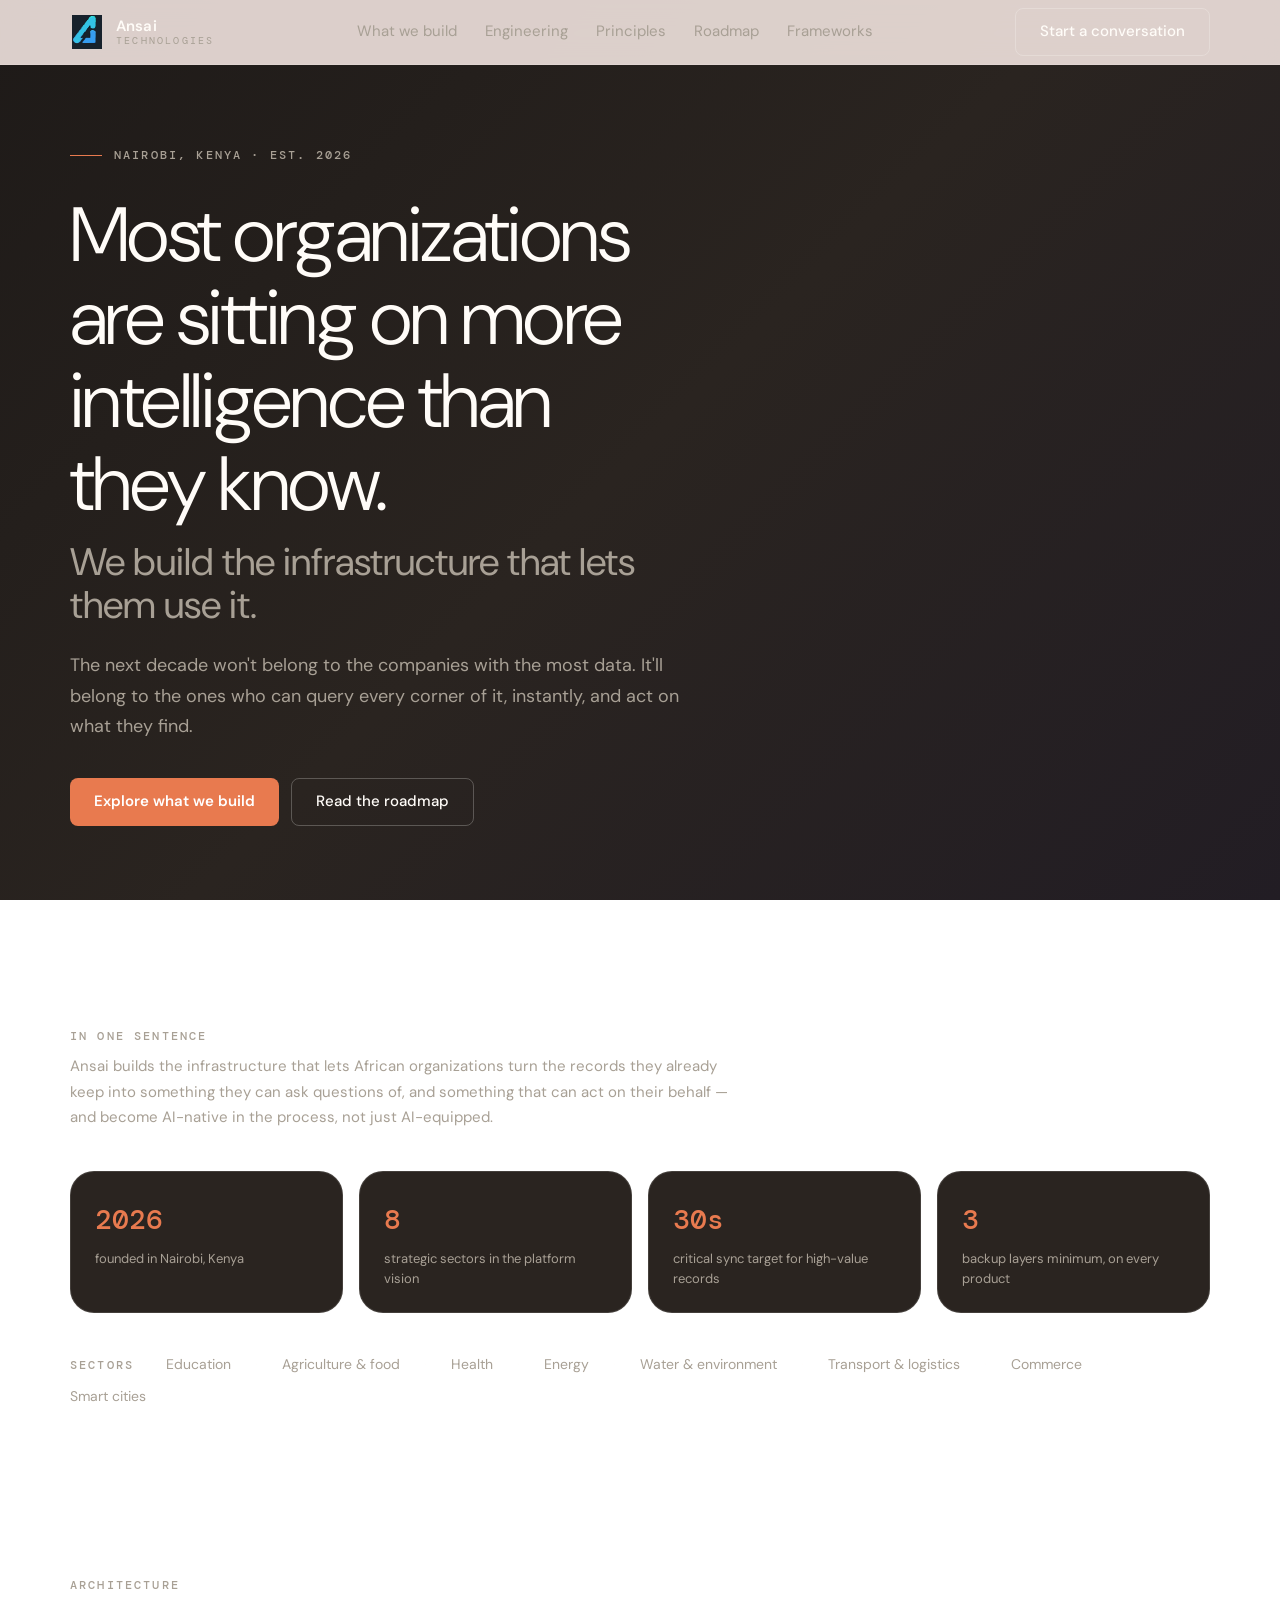
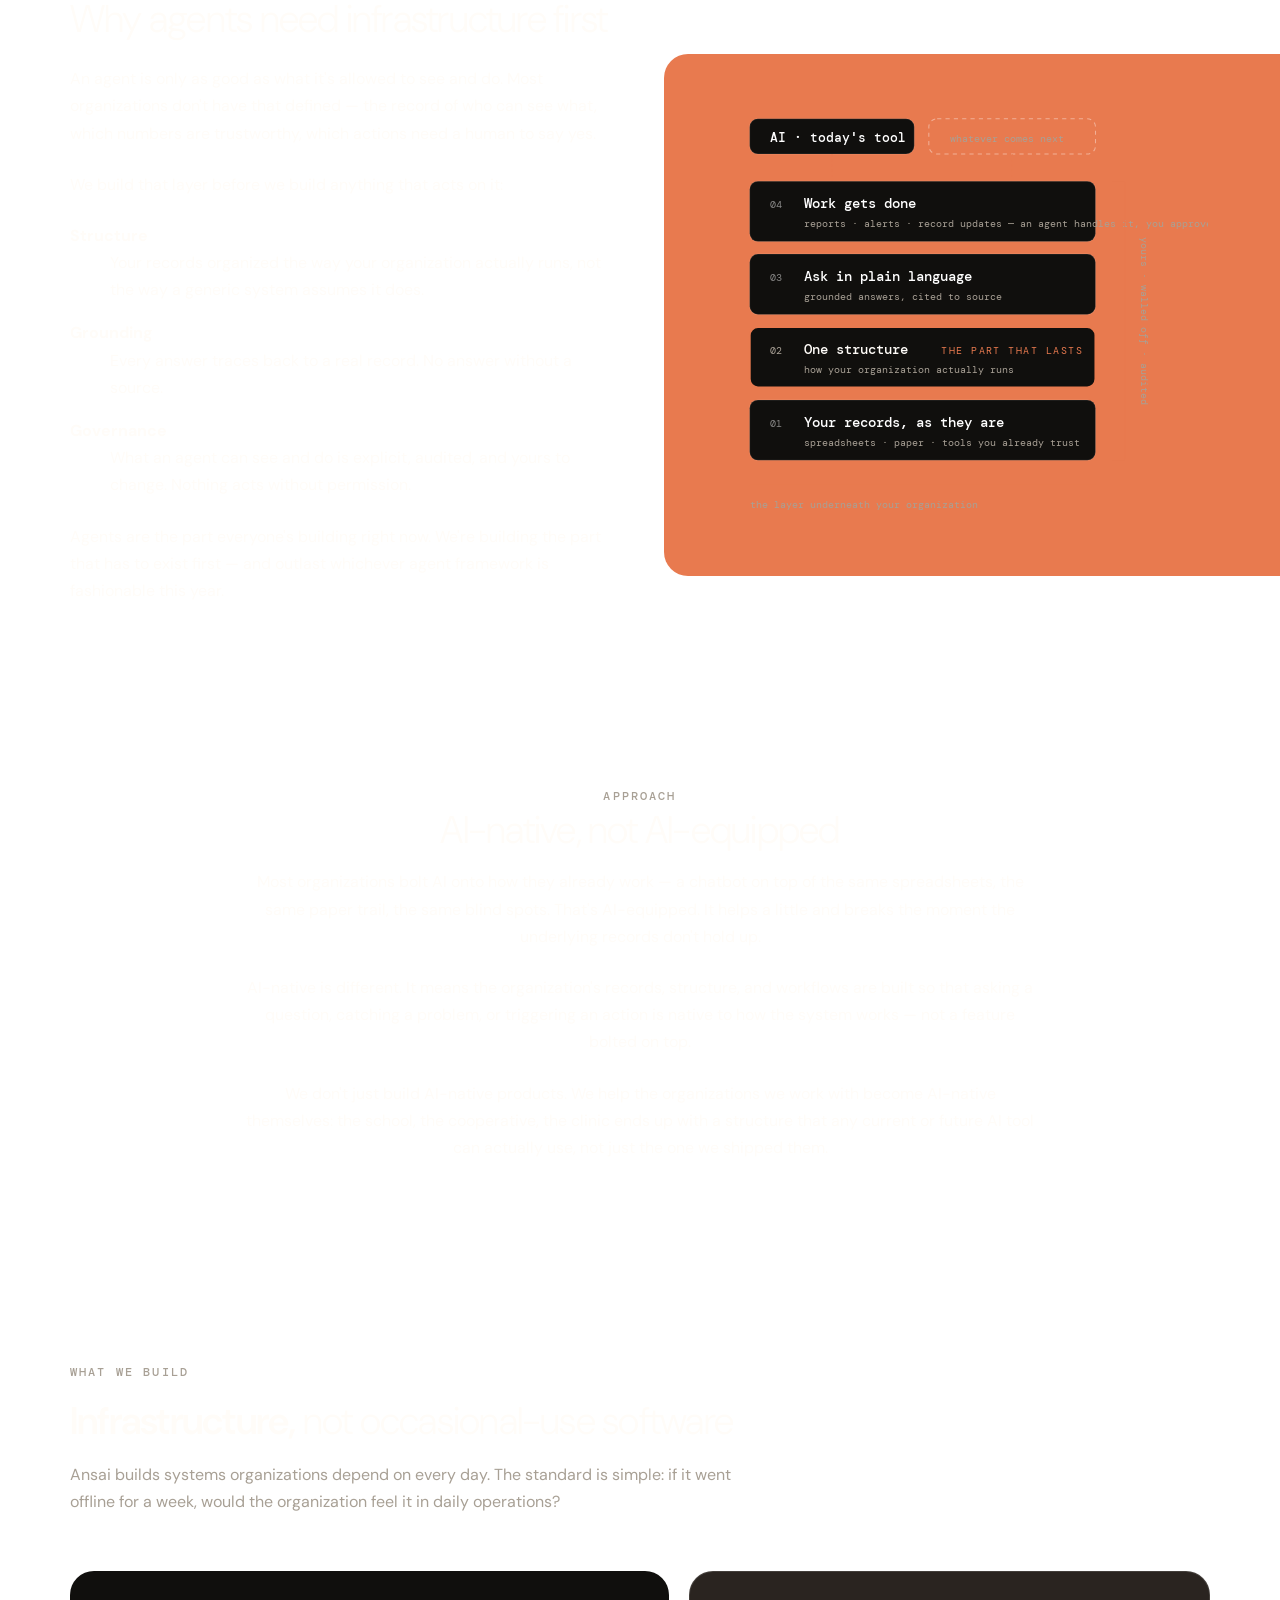
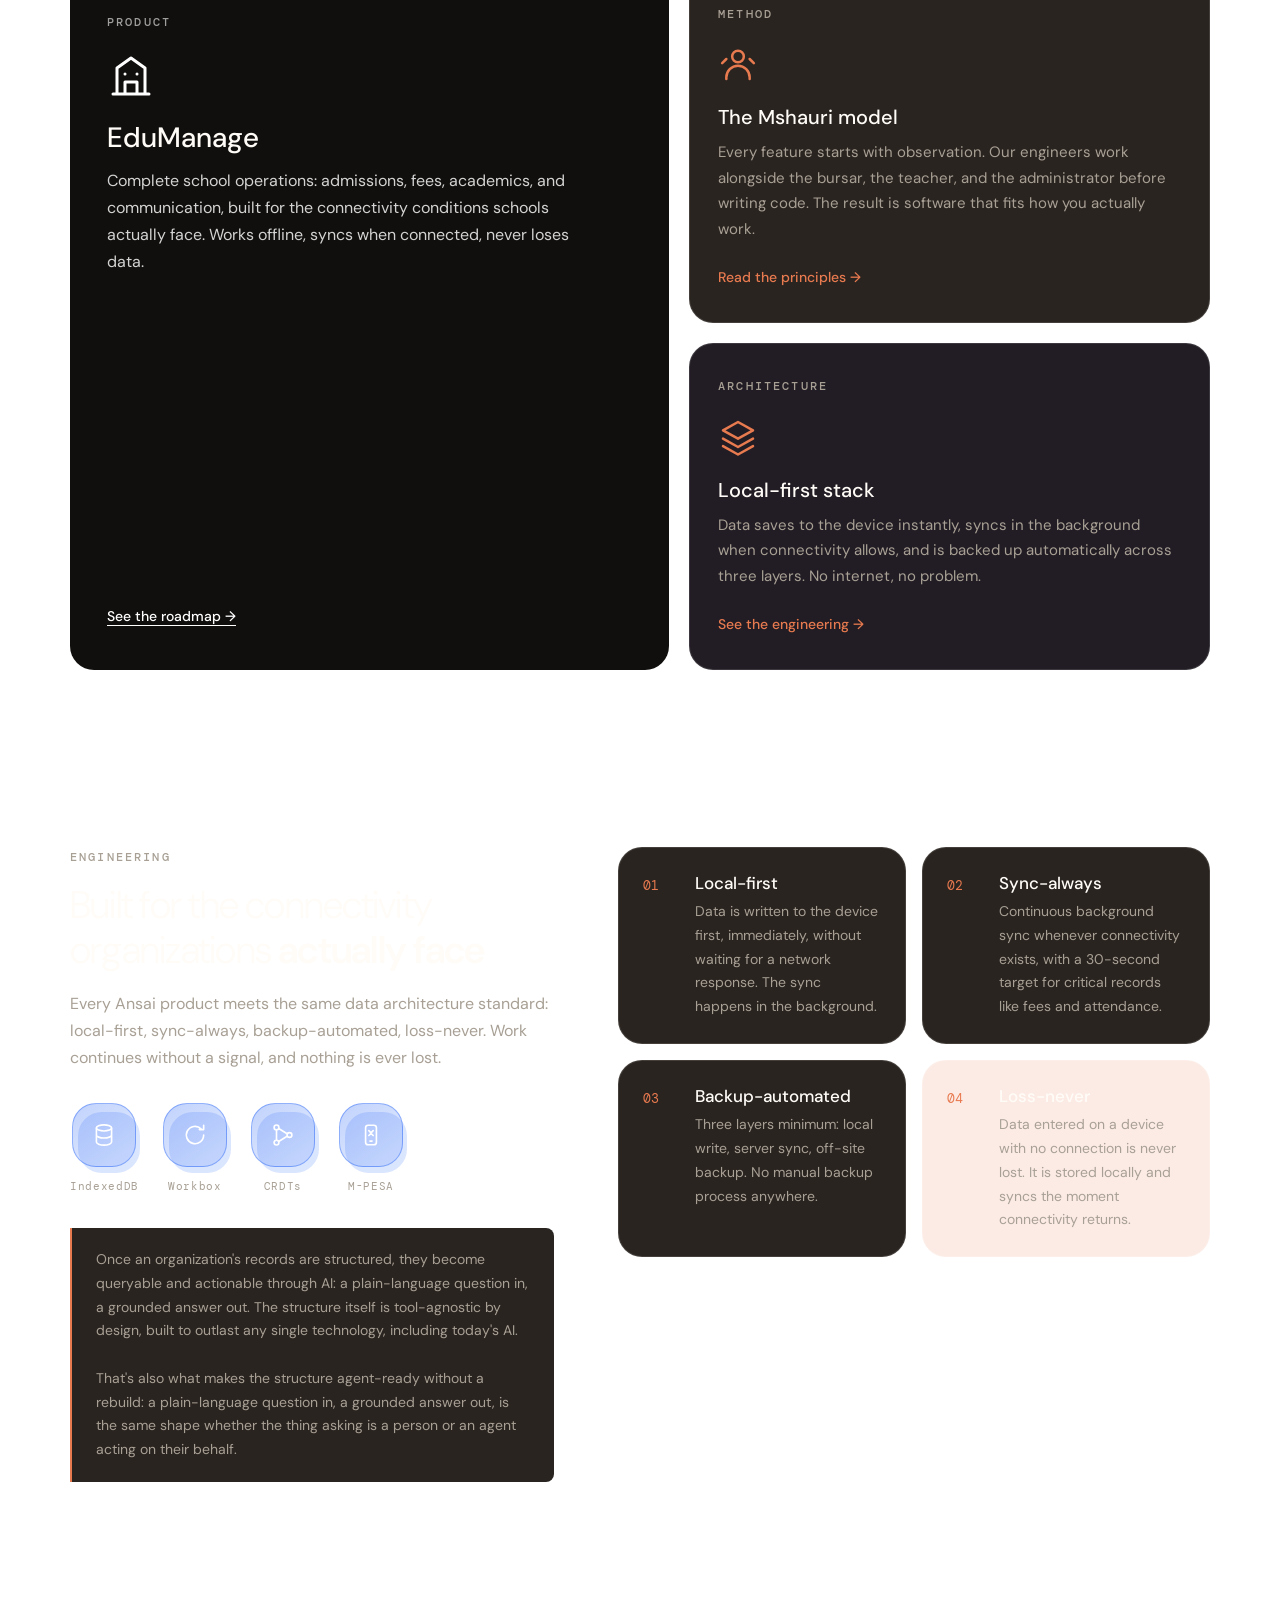
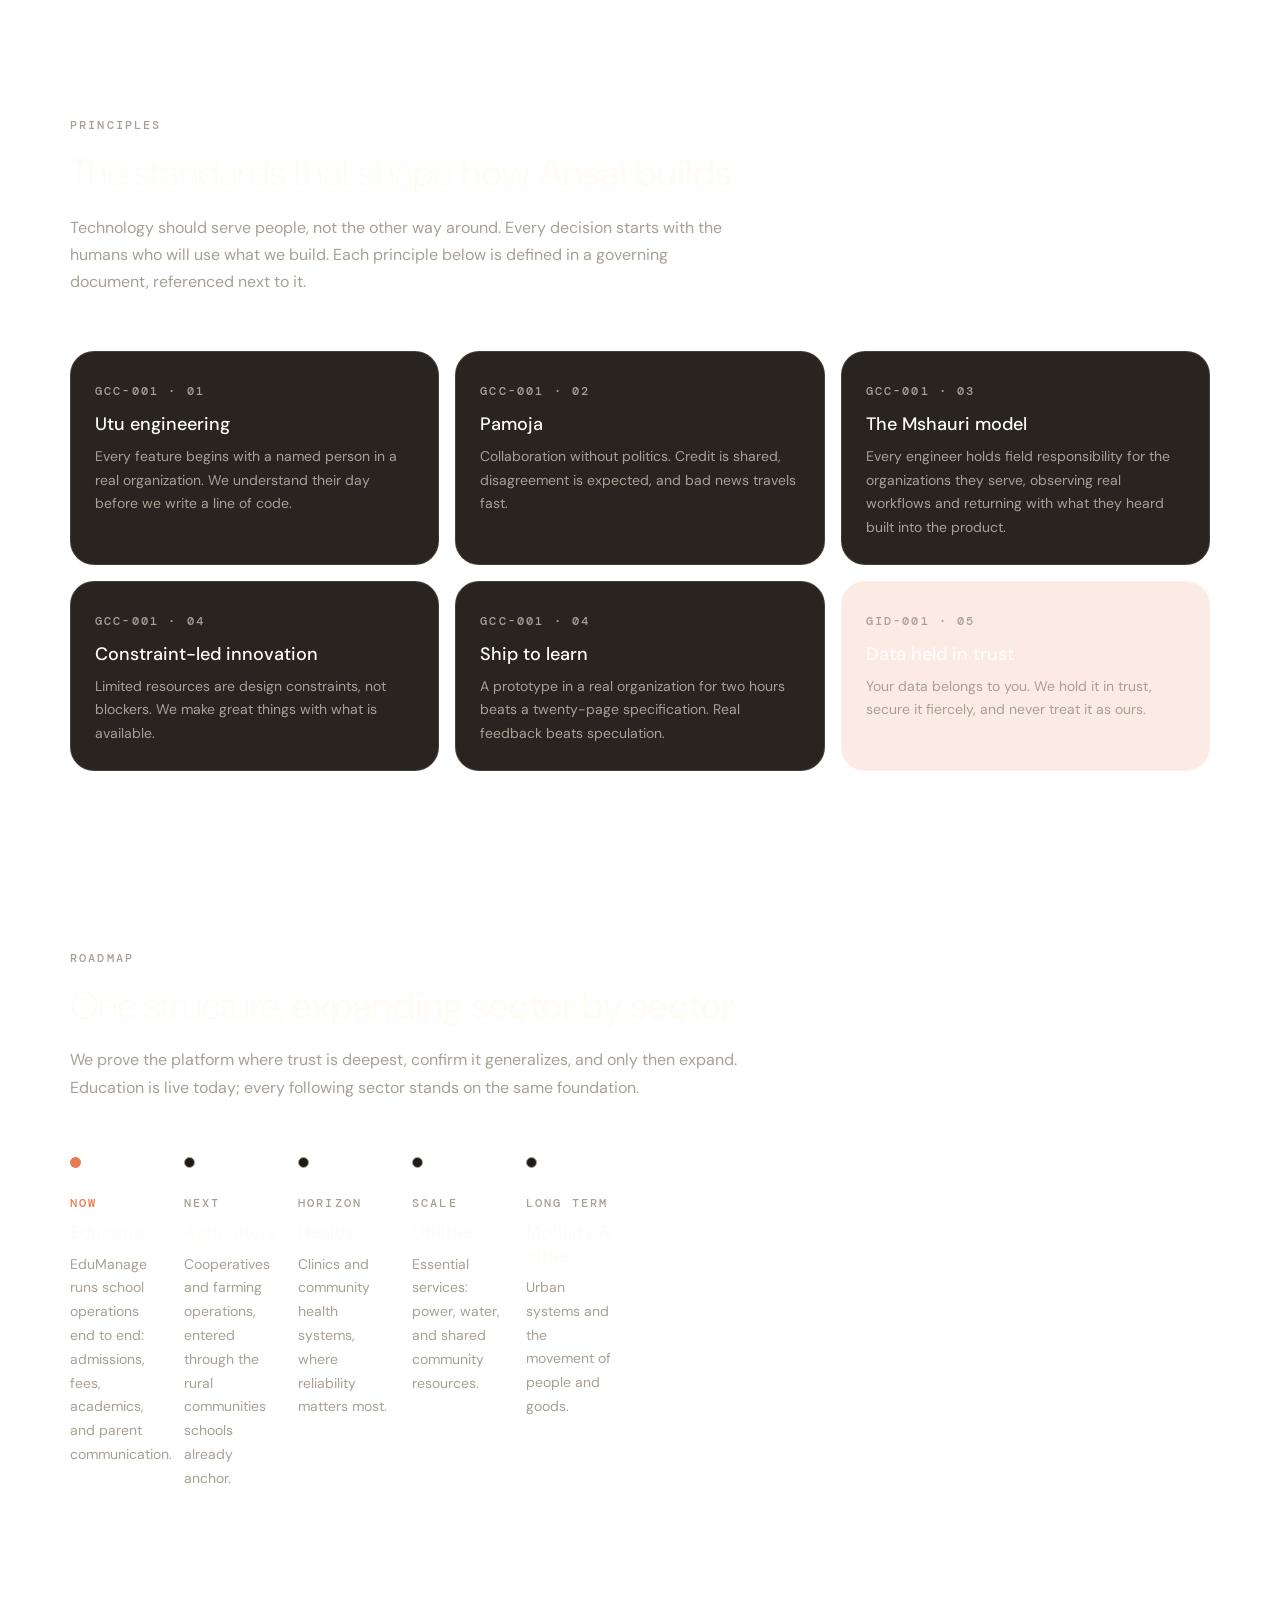
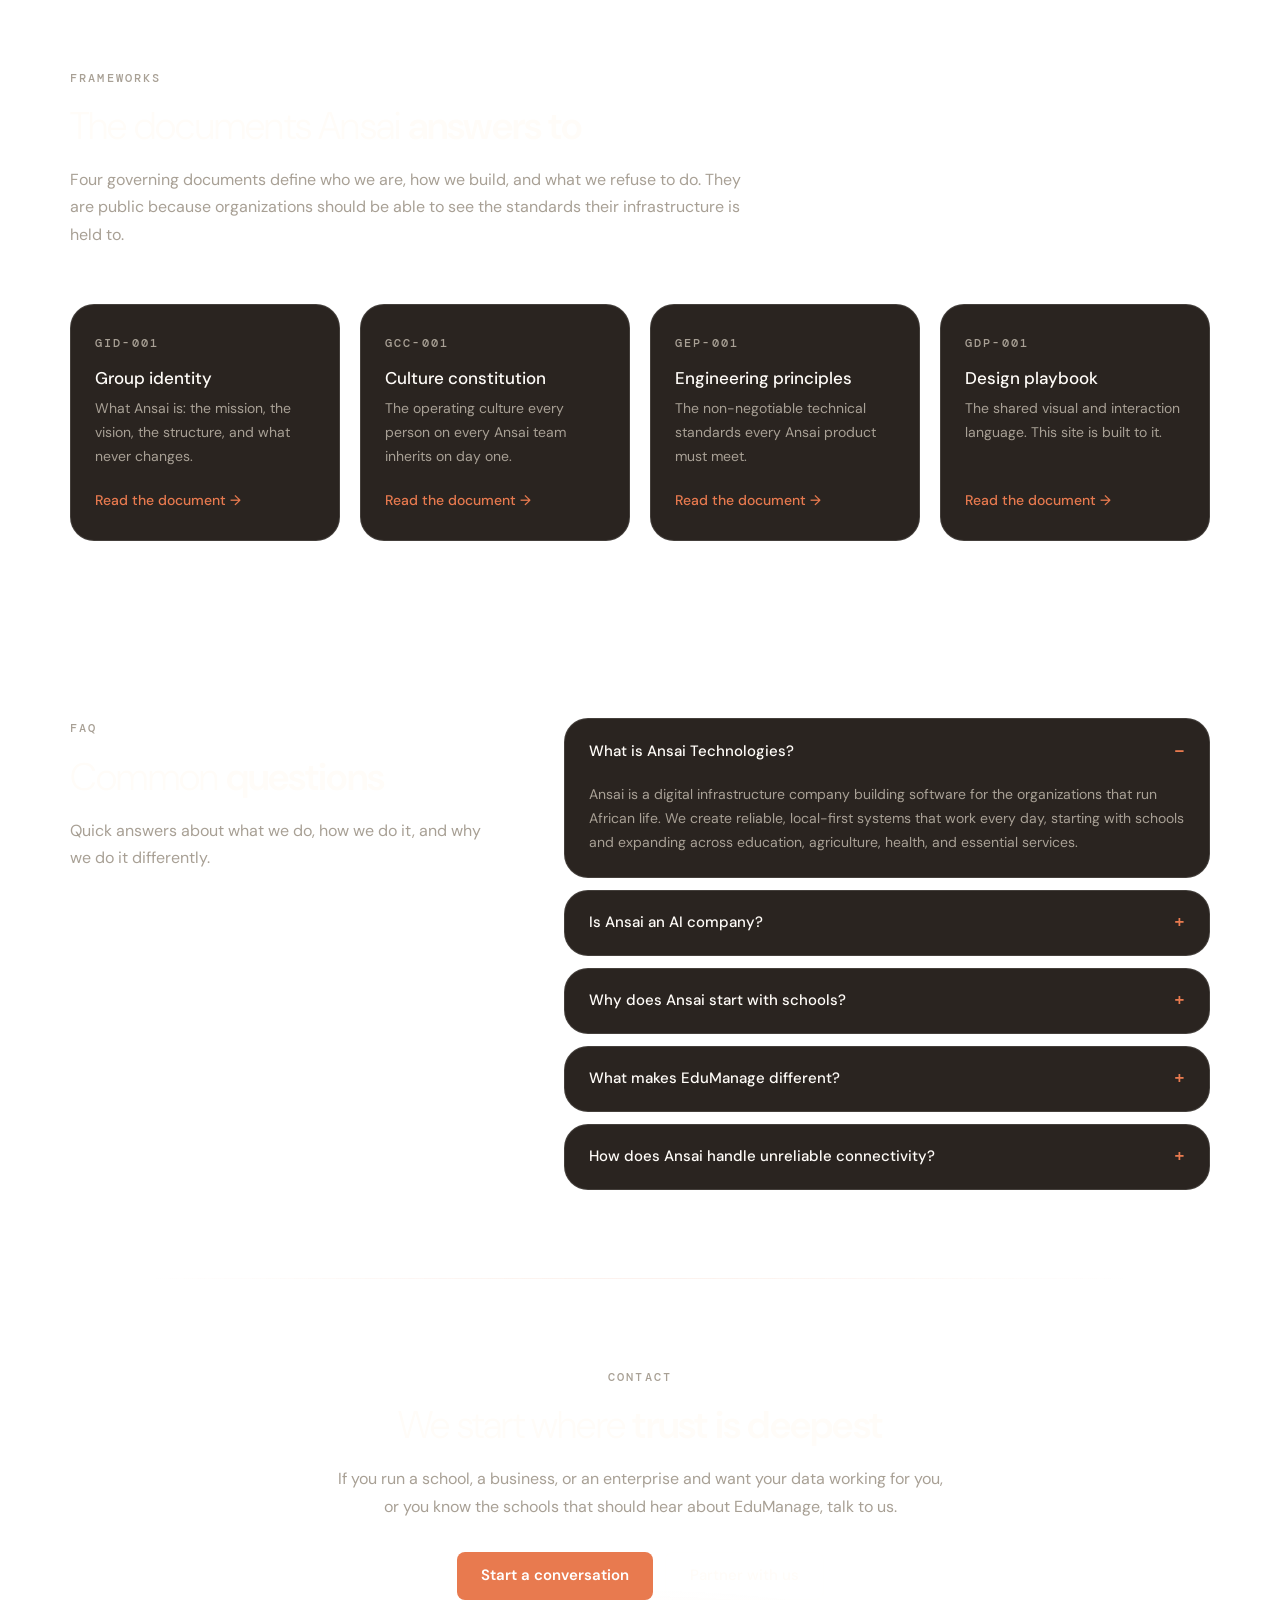
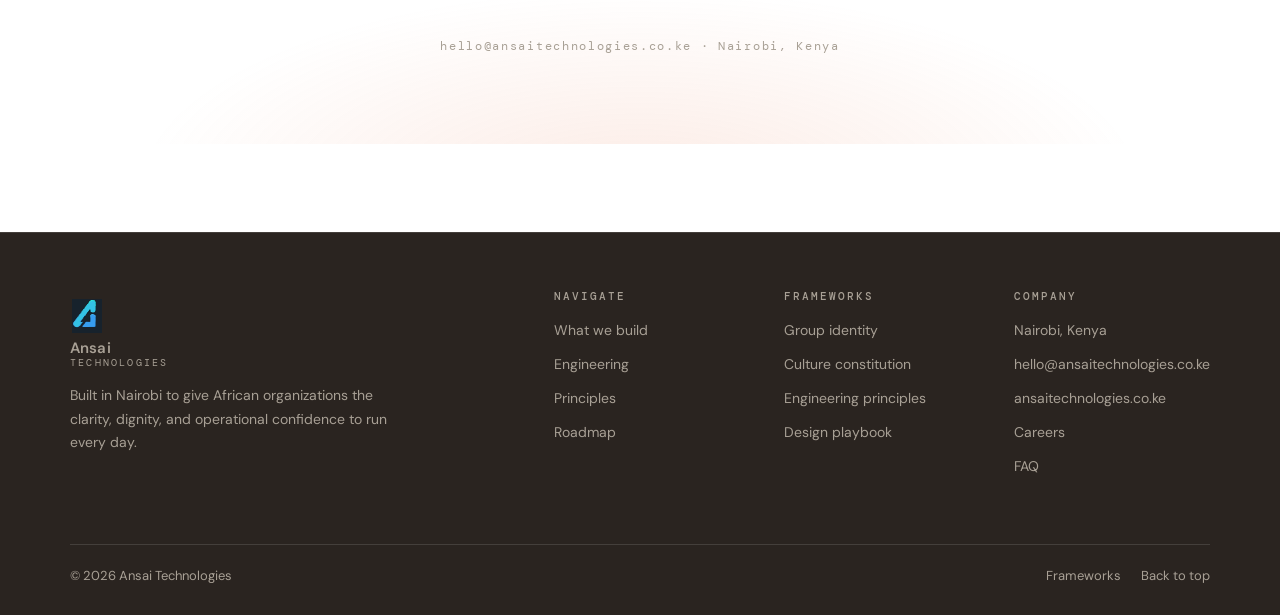
==== index.html @ 74dde7e1 "Remove unrelated images and apply dark theme Co-authored-by: IamAmasai <94358022+IamAmasai@users.nor" ====
<!DOCTYPE html>
<html lang="en">
  <head>
    <meta charset="UTF-8" />
    <meta name="viewport" content="width=device-width, initial-scale=1.0" />
    <title>Ansai Technologies · Most organizations are sitting on more intelligence than they know. We build the infrastructure that lets them use it</title>
    <meta
      name="description"
      content="The next decades won't belong to the companies with the most data. It'll belong to the ones who can query every corner of it, instantly, and act on what they find."
    />
    <link rel="preconnect" href="https://fonts.googleapis.com" />
    <link rel="preconnect" href="https://fonts.gstatic.com" crossorigin />
    <link
      href="https://fonts.googleapis.com/css2?family=DM+Sans:wght@300;400;500;600&family=DM+Mono:wght@400;500&display=swap"
      rel="stylesheet"
    />
    <link rel="stylesheet" href="./styles.css" />
  </head>
  <body>
    <header class="site-header">
      <div class="container nav-wrap">
        <a class="brand" href="#top" aria-label="Ansai Technologies home">
          <img class="brand-logo" src="./ansai 1.svg" alt="Ansai" />
          <span class="brand-text">
            <strong>Ansai</strong>
            <span>Technologies</span>
          </span>
        </a>

        <button class="nav-toggle" type="button" aria-expanded="false" aria-controls="site-nav">
          <span></span>
          <span></span>
        </button>

        <nav class="site-nav" id="site-nav">
          <a href="#products">What we build</a>
          <a href="#engineering">Engineering</a>
          <a href="#principles">Principles</a>
          <a href="#roadmap">Roadmap</a>
          <a href="#frameworks">Frameworks</a>
        </nav>

        <a class="header-cta button button-ghost" href="#contact">Start a conversation</a>
      </div>
    </header>

    <main id="top">
      <section class="hero">
        <div class="container hero-grid">
          <div class="hero-copy">
            <span class="hero-eyebrow mono-label">Nairobi, Kenya · est. 2026</span>
            <h1 class="display">
              Most organizations are sitting on more<br>
              intelligence than they know.
            </h1>
            <h2 class="display-sub">
              We build the infrastructure that lets them use it.
            </h2>
            <p class="lead">
              The next decade won't belong to the companies with the most data.
              It'll belong to the ones who can query every corner of it,
              instantly, and act on what they find.
            </p>
            <div class="hero-actions">
              <a class="button button-primary" href="#products">Explore what we build</a>
              <a class="button button-ghost" href="#roadmap">Read the roadmap</a>
            </div>
          </div>
          </div>
      </section>

      <section class="hero-strip section">
        <div class="container">
          <div class="one-liner">
            <span class="mono-label">In one sentence</span>
            <p>
              Ansai builds the infrastructure that lets African organizations turn the records they already keep into something they can ask questions of, and something that can act on their behalf — and become AI-native in the process, not just AI-equipped.
            </p>
          </div>

          <div class="proof-row">
            <div class="proof-item">
              <strong>2026</strong>
              <span>founded in Nairobi, Kenya</span>
            </div>
            <div class="proof-item">
              <strong>8</strong>
              <span>strategic sectors in the platform vision</span>
            </div>
            <div class="proof-item">
              <strong>30s</strong>
              <span>critical sync target for high-value records</span>
            </div>
            <div class="proof-item">
              <strong>3</strong>
              <span>backup layers minimum, on every product</span>
            </div>
          </div>

          <div class="sector-band" aria-label="Sectors in the platform vision">
            <span class="mono-label">Sectors</span>
            <span>Education</span>
            <span>Agriculture &amp; food</span>
            <span>Health</span>
            <span>Energy</span>
            <span>Water &amp; environment</span>
            <span>Transport &amp; logistics</span>
            <span>Commerce</span>
            <span>Smart cities</span>
          </div>
        </div>
      </section>

      <section class="section" id="architecture">
        <div class="container architecture-grid">
          <div class="architecture-copy">
            <span class="mono-label">Architecture</span>
            <h2 class="h1">Why agents need infrastructure first</h2>
            <p>
              An agent is only as good as what it's allowed to see and do. Most organizations
              don't have that defined — the record of who can see what, which numbers are
              trustworthy, which actions need a human to say yes.
            </p>
            <p>
              We build that layer before we build anything that acts on it:
            </p>
            <dl class="architecture-dl">
              <div>
                <dt><strong>Structure</strong></dt>
                <dd>Your records organized the way your organization actually runs, not the way a generic system assumes it does.</dd>
              </div>
              <div>
                <dt><strong>Grounding</strong></dt>
                <dd>Every answer traces back to a real record. No answer without a source.</dd>
              </div>
              <div>
                <dt><strong>Governance</strong></dt>
                <dd>What an agent can see and do is explicit, audited, and yours to change. Nothing acts without permission.</dd>
              </div>
            </dl>
            <p>
              Agents are the part everyone's building right now. We're building the part
              that has to exist first — and outlast whichever agent framework is fashionable this year.
            </p>
          </div>
          <div class="hero-panel">
            <svg class="layer-diagram" viewBox="0 0 480 420" role="img" aria-labelledby="diagram-title">
              <title id="diagram-title">The Ansai structural layer: your records as they are, one structure, ask in plain language, work gets done, all walled off and audited, with AI as today's tool on top</title>

              <!-- Tools on top -->
              <g class="tenant">
                <rect x="40" y="16" width="158" height="34" rx="8" />
              </g>
              <text class="label-name" x="60" y="38" style="font-size: 12px">AI · today's tool</text>
              <g class="tenant-ghost">
                <rect x="212" y="16" width="160" height="34" rx="8" />
              </g>
              <text class="label-note" x="232" y="38">whatever comes next</text>
              <line class="rail" x1="119" y1="50" x2="119" y2="76" stroke-dasharray="2 3" />
              <line class="rail" x1="292" y1="50" x2="292" y2="76" stroke-dasharray="2 3" />

              <!-- Work gets done -->
              <g class="slab">
                <rect x="40" y="76" width="332" height="58" rx="8" />
              </g>
              <text class="label-index" x="60" y="102">04</text>
              <text class="label-name" x="92" y="102">Work gets done</text>
              <text class="label-note" x="92" y="120">reports · alerts · record updates — an agent handles it, you approve it</text>

              <!-- Ask in plain language -->
              <g class="slab">
                <rect x="40" y="146" width="332" height="58" rx="8" />
              </g>
              <text class="label-index" x="60" y="172">03</text>
              <text class="label-name" x="92" y="172">Ask in plain language</text>
              <text class="label-note" x="92" y="190">grounded answers, cited to source</text>

              <!-- One structure -->
              <g class="slab slab-highlight">
                <rect x="40" y="216" width="332" height="58" rx="8" />
              </g>
              <text class="label-index on-white-note" x="60" y="242">02</text>
              <text class="label-name on-white" x="92" y="242">One structure</text>
              <text class="on-white-note" x="92" y="260">how your organization actually runs</text>
              <text class="label-accent" x="360" y="242" text-anchor="end">THE PART THAT LASTS</text>

              <!-- Your records -->
              <g class="slab">
                <rect x="40" y="286" width="332" height="58" rx="8" />
              </g>
              <text class="label-index" x="60" y="312">01</text>
              <text class="label-name" x="92" y="312">Your records, as they are</text>
              <text class="label-note" x="92" y="330">spreadsheets · paper · tools you already trust</text>

              <!-- Trust rail -->
              <path class="rail" d="M 388 76 h 12 v 268 h -12" />
              <g transform="rotate(90 416 210)">
                <text class="label-note" x="416" y="210" text-anchor="middle">yours · walled off · audited</text>
              </g>

              <!-- Ground -->
              <line class="rail" x1="40" y1="368" x2="372" y2="368" opacity="0.4" />
              <text class="label-note" x="40" y="390">the layer underneath your organization</text>
            </svg>
          </div>
        
        </div>
      </section>

      <section class="section" id="ai-native">
        <div class="container ai-native-container">
          <span class="mono-label">Approach</span>
          <h2 class="h1">AI-native, not AI-equipped</h2>
          <p>
            Most organizations bolt AI onto how they already work — a chatbot on top of the
            same spreadsheets, the same paper trail, the same blind spots. That's AI-equipped.
            It helps a little and breaks the moment the underlying records don't hold up.
          </p>
          <p>
            AI-native is different. It means the organization's records, structure, and
            workflows are built so that asking a question, catching a problem, or triggering
            an action is native to how the system works — not a feature bolted on top.
          </p>
          <p>
            We don't just build AI-native products. We help the organizations we work with
            become AI-native themselves: the school, the cooperative, the clinic ends up
            with a structure that any current or future AI tool can actually use, not just
            the one we shipped them.
          </p>
        </div>
      </section>


      <section class="section" id="products">
        <div class="container">
          <div class="section-heading">
            <span class="mono-label">What we build</span>
            <h2 class="h1"><strong>Infrastructure,</strong> not occasional-use software</h2>
            <p>
              Ansai builds systems organizations depend on every day. The standard is simple: if it
              went offline for a week, would the organization feel it in daily operations?
            </p>
          </div>

          <div class="bento">
            <article class="bento-cell bento-featured">
              <span class="mono-label">Product</span>
              <div class="build-icon" aria-hidden="true">
                <svg viewBox="0 0 24 24">
                  <path d="M3 21h18M5 21V8l7-5 7 5v13M9 21v-6h6v6M9 11h.01M15 11h.01" />
                </svg>
              </div>
              <h3>EduManage</h3>
              <p>
                Complete school operations: admissions, fees, academics, and communication, built
                for the connectivity conditions schools actually face. Works offline, syncs when
                connected, never loses data.
              </p>
              <a class="cell-link" href="#roadmap">See the roadmap →</a>
            </article>

            <article class="bento-cell bento-tint">
              <span class="mono-label">Method</span>
              <div class="build-icon" aria-hidden="true">
                <svg viewBox="0 0 24 24">
                  <circle cx="12" cy="7.5" r="3.5" />
                  <path d="M5 21v-1a7 7 0 0 1 14 0v1M2.5 11.5 5 9M21.5 11.5 19 9" />
                </svg>
              </div>
              <h3>The Mshauri model</h3>
              <p>
                Every feature starts with observation. Our engineers work alongside the bursar, the
                teacher, and the administrator before writing code. The result is software that
                fits how you actually work.
              </p>
              <a class="cell-link" href="#principles">Read the principles →</a>
            </article>

            <article class="bento-cell bento-neutral">
              <span class="mono-label">Architecture</span>
              <div class="build-icon" aria-hidden="true">
                <svg viewBox="0 0 24 24">
                  <path d="m12 3 9 5-9 5-9-5 9-5ZM3 13l9 5 9-5M3 17.5l9 5 9-5" />
                </svg>
              </div>
              <h3>Local-first stack</h3>
              <p>
                Data saves to the device instantly, syncs in the background when connectivity
                allows, and is backed up automatically across three layers. No internet, no
                problem.
              </p>
              <a class="cell-link" href="#engineering">See the engineering →</a>
            </article>
          </div>
        </div>
      </section>

      <section class="section" id="engineering">
        <div class="container eng-grid">
          <div class="section-heading compact">
            <span class="mono-label">Engineering</span>
            <h2 class="h1">Built for the connectivity organizations <strong>actually face</strong></h2>
            <p>
              Every Ansai product meets the same data architecture standard: local-first,
              sync-always, backup-automated, loss-never. Work continues without a signal, and
              nothing is ever lost.
            </p>
            <div class="glass-row" aria-label="Core technologies">
              <div class="glass-icon">
                <div class="gi-tile" aria-hidden="true">
                  <svg viewBox="0 0 24 24">
                    <ellipse cx="12" cy="5.5" rx="7" ry="2.8" />
                    <path d="M5 5.5v13c0 1.5 3.1 2.8 7 2.8s7-1.3 7-2.8v-13M5 12c0 1.5 3.1 2.8 7 2.8s7-1.3 7-2.8" />
                  </svg>
                </div>
                <span>IndexedDB</span>
              </div>
              <div class="glass-icon">
                <div class="gi-tile" aria-hidden="true">
                  <svg viewBox="0 0 24 24">
                    <path d="M20 12a8 8 0 1 1-2.4-5.7M20 3v4h-4" />
                  </svg>
                </div>
                <span>Workbox</span>
              </div>
              <div class="glass-icon">
                <div class="gi-tile" aria-hidden="true">
                  <svg viewBox="0 0 24 24">
                    <circle cx="6" cy="5" r="2.2" />
                    <circle cx="6" cy="19" r="2.2" />
                    <circle cx="18" cy="12" r="2.2" />
                    <path d="M6 7.2v9.6M8 6l7.8 4.8M8 18l7.8-4.8" />
                  </svg>
                </div>
                <span>CRDTs</span>
              </div>
              <div class="glass-icon">
                <div class="gi-tile" aria-hidden="true">
                  <svg viewBox="0 0 24 24">
                    <rect x="7" y="3" width="10" height="18" rx="2.4" />
                    <path d="M11 17.6h2M10 8l2 2 2-2M14 12.5l-2-2-2 2" />
                  </svg>
                </div>
                <span>M-PESA</span>
              </div>
            </div>
            <div class="eng-note">
              <p>
                Once an organization's records are structured, they become queryable and actionable
                through AI: a plain-language question in, a grounded answer out. The structure
                itself is tool-agnostic by design, built to outlast any single technology,
                including today's AI.<br><br>
                That's also what makes the structure agent-ready without a rebuild: a plain-language
                question in, a grounded answer out, is the same shape whether the thing asking is a
                person or an agent acting on their behalf.
              </p>
            </div>
          </div>

          <div class="eng-stack">
            <div class="eng-step">
              <span class="step-index">01</span>
              <div>
                <h3>Local-first</h3>
                <p>
                  Data is written to the device first, immediately, without waiting for a network
                  response. The sync happens in the background.
                </p>
              </div>
            </div>
            <div class="eng-step">
              <span class="step-index">02</span>
              <div>
                <h3>Sync-always</h3>
                <p>
                  Continuous background sync whenever connectivity exists, with a 30-second target
                  for critical records like fees and attendance.
                </p>
              </div>
            </div>
            <div class="eng-step">
              <span class="step-index">03</span>
              <div>
                <h3>Backup-automated</h3>
                <p>
                  Three layers minimum: local write, server sync, off-site backup. No manual backup
                  process anywhere.
                </p>
              </div>
            </div>
            <div class="eng-step tint">
              <span class="step-index">04</span>
              <div>
                <h3>Loss-never</h3>
                <p>
                  Data entered on a device with no connection is never lost. It is stored locally
                  and syncs the moment connectivity returns.
                </p>
              </div>
            </div>
          </div>
        </div>
      </section>

      <section class="section" id="principles">
        <div class="container">
          <div class="section-heading">
            <span class="mono-label">Principles</span>
            <h2 class="h1">The standards that shape <strong>how Ansai builds</strong></h2>
            <p>
              Technology should serve people, not the other way around. Every decision starts with
              the humans who will use what we build. Each principle below is defined in a governing
              document, referenced next to it.
            </p>
          </div>

          <div class="principles-grid">
            <article class="principle">
              <span class="mono-label">GCC-001 · 01</span>
              <h3>Utu engineering</h3>
              <p>
                Every feature begins with a named person in a real organization. We understand
                their day before we write a line of code.
              </p>
            </article>
            <article class="principle">
              <span class="mono-label">GCC-001 · 02</span>
              <h3>Pamoja</h3>
              <p>
                Collaboration without politics. Credit is shared, disagreement is expected, and bad
                news travels fast.
              </p>
            </article>
            <article class="principle">
              <span class="mono-label">GCC-001 · 03</span>
              <h3>The Mshauri model</h3>
              <p>
                Every engineer holds field responsibility for the organizations they serve,
                observing real workflows and returning with what they heard built into the product.
              </p>
            </article>
            <article class="principle">
              <span class="mono-label">GCC-001 · 04</span>
              <h3>Constraint-led innovation</h3>
              <p>
                Limited resources are design constraints, not blockers. We make great things with
                what is available.
              </p>
            </article>
            <article class="principle">
              <span class="mono-label">GCC-001 · 04</span>
              <h3>Ship to learn</h3>
              <p>
                A prototype in a real organization for two hours beats a twenty-page specification.
                Real feedback beats speculation.
              </p>
            </article>
            <article class="principle tint">
              <span class="mono-label">GID-001 · 05</span>
              <h3>Data held in trust</h3>
              <p>
                Your data belongs to you. We hold it in trust, secure it fiercely, and never treat
                it as ours.
              </p>
            </article>
          </div>
        </div>
      </section>

      <section class="section" id="roadmap">
        <div class="container">
          <div class="section-heading">
            <span class="mono-label">Roadmap</span>
            <h2 class="h1">One structure, <strong>expanding sector by sector</strong></h2>
            <p>
              We prove the platform where trust is deepest, confirm it generalizes, and only then
              expand. Education is live today; every following sector stands on the same
              foundation.
            </p>
          </div>

          <div class="roadmap-grid">
          <div class="timeline">
            <div class="timeline-stage is-active">
              <span class="mono-label">Now</span>
              <h3>Education</h3>
              <p>
                EduManage runs school operations end to end: admissions, fees, academics, and
                parent communication.
              </p>
            </div>
            <div class="timeline-stage">
              <span class="mono-label">Next</span>
              <h3>Agriculture</h3>
              <p>
                Cooperatives and farming operations, entered through the rural communities schools
                already anchor.
              </p>
            </div>
            <div class="timeline-stage">
              <span class="mono-label">Horizon</span>
              <h3>Health</h3>
              <p>Clinics and community health systems, where reliability matters most.</p>
            </div>
            <div class="timeline-stage">
              <span class="mono-label">Scale</span>
              <h3>Utilities</h3>
              <p>Essential services: power, water, and shared community resources.</p>
            </div>
            <div class="timeline-stage">
              <span class="mono-label">Long term</span>
              <h3>Mobility &amp; cities</h3>
              <p>Urban systems and the movement of people and goods.</p>
            </div>
          </div>
        </div>
        </div>
      </section>

      <section class="section" id="frameworks">
        <div class="container">
          <div class="section-heading">
            <span class="mono-label">Frameworks</span>
            <h2 class="h1">The documents Ansai <strong>answers to</strong></h2>
            <p>
              Four governing documents define who we are, how we build, and what we refuse to do.
              They are public because organizations should be able to see the standards their
              infrastructure is held to.
            </p>
          </div>

          <div class="framework-grid">
            <a class="framework-card" href="./frameworks/group-identity.html">
              <span class="mono-label">GID-001</span>
              <h3>Group identity</h3>
              <p>What Ansai is: the mission, the vision, the structure, and what never changes.</p>
              <span class="read-link">Read the document →</span>
            </a>
            <a class="framework-card" href="./frameworks/culture-constitution.html">
              <span class="mono-label">GCC-001</span>
              <h3>Culture constitution</h3>
              <p>The operating culture every person on every Ansai team inherits on day one.</p>
              <span class="read-link">Read the document →</span>
            </a>
            <a class="framework-card" href="./frameworks/engineering-principles.html">
              <span class="mono-label">GEP-001</span>
              <h3>Engineering principles</h3>
              <p>The non-negotiable technical standards every Ansai product must meet.</p>
              <span class="read-link">Read the document →</span>
            </a>
            <a class="framework-card" href="./frameworks/design-playbook.html">
              <span class="mono-label">GDP-001</span>
              <h3>Design playbook</h3>
              <p>The shared visual and interaction language. This site is built to it.</p>
              <span class="read-link">Read the document →</span>
            </a>
          </div>
        </div>
      </section>

      <section class="section" id="faq">
        <div class="container faq-grid">
          <div class="section-heading compact">
            <span class="mono-label">FAQ</span>
            <h2 class="h1">Common <strong>questions</strong></h2>
            <p>Quick answers about what we do, how we do it, and why we do it differently.</p>
          </div>

          <div class="faq-list">
            <details open>
              <summary>What is Ansai Technologies?</summary>
              <p>
                Ansai is a digital infrastructure company building software for the organizations
                that run African life. We create reliable, local-first systems that work every day,
                starting with schools and expanding across education, agriculture, health, and
                essential services.
              </p>
            </details>
            <details>
              <summary>Is Ansai an AI company?</summary>
              <p>
                No. Ansai builds the structural layer underneath an organization: the part that
                captures how it actually operates. AI is the most useful tool currently standing on
                that structure, making an organization's data queryable and actionable. The
                structure itself is designed to outlast any single technology, including today's
                AI.
              </p>
            </details>
            <details>
              <summary>Why does Ansai start with schools?</summary>
              <p>
                Schools are among the most demanding operational environments, managing students,
                staff, finances, communication, and compliance all at once. If our infrastructure
                holds in a school, it can serve almost any organization. Education is also where
                trust is deepest: every community depends on its schools.
              </p>
            </details>
            <details>
              <summary>What makes EduManage different?</summary>
              <p>
                EduManage is built local-first: it works offline and syncs when connected. It
                integrates M-PESA natively, runs on any device, and is designed for the
                connectivity conditions schools actually face. Every feature prioritizes
                reliability over novelty.
              </p>
            </details>
            <details>
              <summary>How does Ansai handle unreliable connectivity?</summary>
              <p>
                Data is stored on-device first using IndexedDB, syncs automatically with CRDTs for
                conflict resolution, and is backed up across three layers. A 30-second sync target
                moves critical records to the server as soon as connectivity returns.
              </p>
            </details>
          </div>
        </div>
      </section>

      <section class="section cta-band" id="contact">
        <div class="container">
          <div class="section-heading">
            <span class="mono-label">Contact</span>
            <h2 class="h1">We start where <strong>trust is deepest</strong></h2>
            <p>
              If you run a school, a business, or an enterprise and want your data working for you,
              or you know the schools that should hear about EduManage, talk to us.
            </p>
          </div>
          <div class="cta-actions">
            <a class="button button-primary" href="mailto:hello@ansaitechnologies.co.ke">Start a conversation</a>
            <a class="button button-ghost" href="./careers.html">Partner with us</a>
          </div>
          <span class="cta-meta"><a href="mailto:hello@ansaitechnologies.co.ke">hello@ansaitechnologies.co.ke</a> · Nairobi, Kenya</span>
        </div>
      </section>
    </main>

    <footer class="site-footer">
      <div class="container footer-grid">
        <div>
          <a class="brand" href="#top">
            <img class="brand-logo" src="./ansai 1.svg" alt="Ansai" />
            <span class="brand-text">
              <strong>Ansai</strong>
              <span>Technologies</span>
            </span>
          </a>
          <p>
            Built in Nairobi to give African organizations the clarity, dignity, and operational
            confidence to run every day.
          </p>
        </div>

        <div>
          <h3>Navigate</h3>
          <a href="#products">What we build</a>
          <a href="#engineering">Engineering</a>
          <a href="#principles">Principles</a>
          <a href="#roadmap">Roadmap</a>
        </div>

        <div>
          <h3>Frameworks</h3>
          <a href="./frameworks/group-identity.html">Group identity</a>
          <a href="./frameworks/culture-constitution.html">Culture constitution</a>
          <a href="./frameworks/engineering-principles.html">Engineering principles</a>
          <a href="./frameworks/design-playbook.html">Design playbook</a>
        </div>

        <div>
          <h3>Company</h3>
          <span class="footer-text">Nairobi, Kenya</span>
          <a href="mailto:hello@ansaitechnologies.co.ke">hello@ansaitechnologies.co.ke</a>
          <a href="https://ansaitechnologies.co.ke">ansaitechnologies.co.ke</a>
          <a href="./careers.html">Careers</a>
          <a href="#faq">FAQ</a>
        </div>
      </div>
      <div class="container footer-bottom">
        <span>© <span id="year"></span> Ansai Technologies</span>
        <div>
          <a href="#frameworks">Frameworks</a>
          <a href="#top">Back to top</a>
        </div>
      </div>
    </footer>

    <script src="./script.js"></script>
  </body>
</html>
---- styles.css ----
/* ============================================================
   Ansai Technologies - site design system
   Single-accent system per redesign spec: --blue is the only
   accent; teal lives in the logo mark only. Buttons 8px,
   cards 20px. Motion budget: one staggered bento reveal.
   ============================================================ */

:root {
  /* Color - Ansai Redesign System - Dark Theme */
  --field-blush: #1E1A18;
  --field-sand: #2A2420;
  --field-dawn: #221D24;
  --ink: #FFFCF8;
  --ink-soft: #A8A095;
  --signal-clay: #E87A4F;
  --surface: #100F0D;

  --bg-primary: var(--field-blush);
  --bg-secondary: var(--field-sand);
  --bg-tertiary: var(--field-dawn);
  
  --text-primary: var(--ink);
  --text-secondary: var(--ink-soft);
  --text-tertiary: var(--ink-soft);
  --text-dim: var(--ink-soft);
  
  --border: rgba(255, 252, 248, 0.12);
  --border-strong: rgba(255, 252, 248, 0.24);

  /* Sole accent */
  --blue: var(--signal-clay);
  --blue-soft: rgba(232, 122, 79, 0.15);
  --blue-glow: rgba(232, 122, 79, 0.35);

  /* Shape */
  --radius-btn: 8px;
  --radius-card: 24px;

  /* Type */
  --font-sans: "DM Sans", "Inter Tight", sans-serif;
  --font-mono: "DM Mono", monospace;
}

*,
*::before,
*::after {
  box-sizing: border-box;
}

html {
  scroll-behavior: smooth;
}

@media (prefers-reduced-motion: reduce) {
  html {
    scroll-behavior: auto;
  }
}

body {
  margin: 0;
  font-family: var(--font-sans);
  font-size: 16px;
  line-height: 1.7;
  background: linear-gradient(135deg, var(--field-blush), var(--field-sand), var(--field-dawn));
  background-attachment: fixed;
  color: var(--text-primary);
  -webkit-font-smoothing: antialiased;
  overflow-x: clip;
}

a {
  color: inherit;
  text-decoration: none;
}

button,
summary {
  font: inherit;
}

img,
svg {
  max-width: 100%;
}

::selection {
  background: var(--blue-glow);
}

:focus-visible {
  outline: 2px solid var(--blue);
  outline-offset: 3px;
  border-radius: 2px;
}

.container {
  width: min(1140px, calc(100% - 48px));
  margin: 0 auto;
}

.section {
  padding: 88px 0;
  border-top: 1px solid var(--border);
}

/* ---------- Type roles ---------- */

h1,
h2,
h3 {
  margin: 0;
}

.display {
  font-size: clamp(2.75rem, 6vw, 5rem);
  font-weight: 300;
  line-height: 1.08;
  letter-spacing: -0.02em;
}

.display strong,
.h1 strong {
  font-weight: 600;
}

.display .ghost {
  color: rgba(255, 255, 255, 0.34);
}

.h1 {
  font-size: clamp(1.75rem, 3vw, 2.5rem);
  font-weight: 300;
  line-height: 1.15;
  letter-spacing: -0.02em;
}

h3 {
  font-size: 1.25rem;
  font-weight: 500;
  line-height: 1.3;
}

.lead {
  font-size: 18px;
  color: var(--text-secondary);
}

.mono-label {
  font-family: var(--font-mono);
  font-size: 12px;
  font-weight: 500;
  letter-spacing: 0.18em;
  text-transform: uppercase;
  color: var(--text-tertiary);
}

.mono-data {
  font-family: var(--font-mono);
  font-weight: 500;
}

/* ---------- Header ---------- */

.site-header {
  position: sticky;
  top: 0;
  z-index: 20;
  background: rgba(17, 28, 39, 0.88);
  backdrop-filter: blur(14px);
  border-bottom: 1px solid var(--border);
}

.nav-wrap {
  display: flex;
  align-items: center;
  justify-content: space-between;
  gap: 24px;
  min-height: 64px;
  position: relative;
}

.brand {
  display: inline-flex;
  align-items: center;
  gap: 12px;
}

.brand-logo {
  width: 34px;
  height: 34px;
  object-fit: contain;
}

.brand-text {
  display: grid;
  gap: 2px;
  line-height: 1;
}

.brand-text strong {
  font-size: 15px;
  font-weight: 600;
  letter-spacing: 0.01em;
}

.brand-text span {
  font-family: var(--font-mono);
  font-size: 10px;
  letter-spacing: 0.22em;
  text-transform: uppercase;
  color: var(--text-secondary);
}

.site-nav {
  display: inline-flex;
  align-items: center;
  gap: 28px;
  font-size: 15px;
  color: var(--text-secondary);
}

.site-nav a {
  transition: color 150ms ease-out;
}

.site-nav a:hover,
.site-nav a:focus-visible {
  color: var(--text-primary);
}

.nav-toggle {
  display: none;
  width: 42px;
  height: 42px;
  border: 1px solid var(--border);
  border-radius: var(--radius-btn);
  background: transparent;
  color: var(--text-primary);
  align-items: center;
  justify-content: center;
  flex-direction: column;
  gap: 5px;
  cursor: pointer;
}

.nav-toggle span {
  width: 16px;
  height: 2px;
  background: currentColor;
  border-radius: 999px;
  transition: transform 150ms ease-out;
}

.nav-toggle[aria-expanded="true"] span:first-child {
  transform: translateY(3.5px) rotate(45deg);
}

.nav-toggle[aria-expanded="true"] span:last-child {
  transform: translateY(-3.5px) rotate(-45deg);
}

/* ---------- Buttons ---------- */

.button {
  display: inline-flex;
  align-items: center;
  justify-content: center;
  gap: 8px;
  min-height: 48px;
  padding: 0 24px;
  border-radius: var(--radius-btn);
  font-weight: 500;
  font-size: 15px;
  transition: background-color 150ms ease-out, border-color 150ms ease-out,
    box-shadow 150ms ease-out;
}

.button-primary {
  background: var(--blue);
  color: #ffffff;
  font-weight: 600;
}

.button-primary:hover,
.button-primary:focus-visible {
  box-shadow: 0 0 0 4px var(--blue-glow);
}

.button-ghost {
  border: 1px solid var(--border-strong);
  background: transparent;
  color: var(--text-primary);
}

.button-ghost:hover,
.button-ghost:focus-visible {
  border-color: var(--blue);
}

/* ---------- Hero: asymmetric split ---------- */

.hero {
  padding: 72px 0 0;
}

.hero-grid {
  display: grid;
  grid-template-columns: 55% 1fr;
  gap: 56px;
  align-items: center;
}

.hero-copy {
  min-width: 0;
  padding-bottom: 72px;
}

.hero-eyebrow {
  display: inline-flex;
  align-items: center;
  gap: 12px;
  margin-bottom: 28px;
}

.hero-eyebrow::before {
  content: "";
  width: 32px;
  height: 1px;
  background: var(--blue);
}

.hero-copy .lead {
  max-width: 52ch;
  margin: 22px 0 0;
}

.hero-actions {
  display: flex;
  flex-wrap: wrap;
  gap: 12px;
  margin-top: 36px;
}

/* Blue panel: bleeds past its column to the viewport edge and
   dips below the hero's bottom edge on purpose */
.hero-panel {
  position: relative;
  z-index: 1;
  min-width: 0;
  width: calc(100% + (100vw - min(1140px, 100vw - 48px)) / 2);
  background: var(--blue);
  border-radius: var(--radius-card) 0 0 var(--radius-card);
  padding: 48px 44px 36px;
  margin-bottom: -56px;
}

.layer-diagram {
  display: block;
  width: min(500px, 100%);
  height: auto;
}

.layer-diagram .slab {
  fill: rgba(255, 255, 255, 0.13);
  stroke: rgba(255, 255, 255, 0.3);
  stroke-width: 1;
}

.layer-diagram .slab-highlight {
  fill: #ffffff;
  stroke: #ffffff;
}

.layer-diagram .tenant {
  fill: rgba(255, 255, 255, 0.16);
  stroke: rgba(255, 255, 255, 0.35);
  stroke-width: 1;
}

.layer-diagram .tenant-ghost {
  fill: none;
  stroke: rgba(255, 255, 255, 0.4);
  stroke-dasharray: 4 4;
}

.layer-diagram .rail {
  fill: none;
  stroke: rgba(255, 255, 255, 0.7);
  stroke-width: 1;
}

.layer-diagram text {
  font-family: var(--font-mono);
  fill: rgba(255, 255, 255, 0.72);
}

.layer-diagram .label-index {
  fill: rgba(255, 255, 255, 0.5);
  font-size: 10px;
}

.layer-diagram .label-name {
  fill: #ffffff;
  font-size: 13px;
  font-weight: 500;
}

.layer-diagram .label-note {
  font-size: 10px;
}

.layer-diagram .on-white {
  fill: #111c27;
}

.layer-diagram .on-white-note {
  fill: rgba(17, 28, 39, 0.65);
  font-size: 10px;
}

.layer-diagram .label-accent {
  fill: var(--blue);
  font-size: 10px;
  letter-spacing: 0.14em;
}

.panel-caption {
  margin: 12px 0 0;
  font-family: var(--font-mono);
  font-size: 11px;
  letter-spacing: 0.08em;
  color: rgba(255, 255, 255, 0.66);
}

/* ---------- Below-hero strip: one-liner, proof, sectors ---------- */

.hero-strip {
  border-top: 0;
  padding: 128px 0 72px;
}

.one-liner {
  max-width: 62ch;
  padding-bottom: 40px;
}

.one-liner .mono-label {
  display: block;
  margin-bottom: 8px;
}

.one-liner p {
  margin: 0;
  font-size: 15px;
  color: var(--text-secondary);
}

.proof-row {
  display: grid;
  grid-template-columns: repeat(4, minmax(0, 1fr));
  gap: 16px;
}

.proof-item {
  background: var(--bg-secondary);
  border: 1px solid var(--border);
  border-radius: var(--radius-card);
  padding: 24px;
}

.proof-item strong {
  display: block;
  font-family: var(--font-mono);
  font-size: 28px;
  font-weight: 500;
  color: var(--blue);
}

.proof-item span {
  display: block;
  margin-top: 6px;
  font-size: 13px;
  color: var(--text-secondary);
  line-height: 1.5;
}

.sector-band {
  margin-top: 40px;
  display: flex;
  flex-wrap: wrap;
  gap: 8px 24px;
  align-items: baseline;
}

.sector-band .mono-label {
  margin-right: 8px;
}

.sector-band span:not(.mono-label) {
  font-size: 14px;
  color: var(--text-tertiary);
}

.sector-band span:not(.mono-label)::after {
  content: "·";
  margin-left: 24px;
  color: var(--border-strong);
}

.sector-band span:last-child::after {
  content: "";
}

/* ---------- Section headings ---------- */

.section-heading {
  max-width: 680px;
  margin-bottom: 56px;
}

.section-heading .mono-label {
  display: block;
  margin-bottom: 16px;
}

.section-heading p {
  margin: 18px 0 0;
  color: var(--text-secondary);
}

/* ---------- Bento grid: what we build ---------- */

.bento {
  display: grid;
  grid-template-columns: 1.15fr 1fr;
  gap: 20px;
}

.bento-cell {
  display: flex;
  flex-direction: column;
  padding: 32px 28px;
  border-radius: var(--radius-card);
  border: 1px solid var(--border);
  position: relative;
  overflow: hidden;
  --glow-rgb: 28, 92, 245;
  --glow-x: 50%;
  --glow-y: 50%;
  --glow-i: 0;
}

/* Border glow that follows the cursor (MagicBento pattern, single hue) */
.bento-cell::after {
  content: "";
  position: absolute;
  inset: 0;
  padding: 2px;
  border-radius: inherit;
  background: radial-gradient(
    300px circle at var(--glow-x) var(--glow-y),
    rgba(var(--glow-rgb), calc(var(--glow-i) * 0.8)) 0%,
    rgba(var(--glow-rgb), calc(var(--glow-i) * 0.4)) 30%,
    transparent 60%
  );
  -webkit-mask:
    linear-gradient(#fff 0 0) content-box,
    linear-gradient(#fff 0 0);
  -webkit-mask-composite: xor;
  mask:
    linear-gradient(#fff 0 0) content-box,
    linear-gradient(#fff 0 0);
  mask-composite: exclude;
  pointer-events: none;
  z-index: 1;
}

.bento-cell .cell-ripple {
  position: absolute;
  border-radius: 50%;
  background: radial-gradient(
    circle,
    rgba(var(--glow-rgb), 0.35) 0%,
    rgba(var(--glow-rgb), 0.18) 30%,
    transparent 70%
  );
  pointer-events: none;
  z-index: 2;
}

.bento-featured {
  grid-row: span 2;
  background: var(--blue);
  border-color: transparent;
  padding: 40px 36px;
  --glow-rgb: 255, 255, 255;
}

.bento-tint {
  background: var(--blue-soft);
}

.bento-neutral {
  background: var(--bg-secondary);
}

.bento-cell .mono-label {
  margin-bottom: 20px;
}

.bento-featured .mono-label {
  color: rgba(255, 255, 255, 0.6);
}

.build-icon {
  width: 40px;
  height: 40px;
  margin-bottom: 20px;
  color: var(--blue);
}

.bento-featured .build-icon {
  width: 48px;
  height: 48px;
  color: #ffffff;
}

.build-icon svg {
  width: 100%;
  height: 100%;
  fill: none;
  stroke: currentColor;
  stroke-width: 1.5;
  stroke-linecap: round;
  stroke-linejoin: round;
}

.bento-cell h3 {
  margin-bottom: 10px;
}

.bento-featured h3 {
  font-size: 28px;
}

.bento-cell p {
  margin: 0;
  color: var(--text-secondary);
  font-size: 15px;
  flex-grow: 1;
}

.bento-featured p {
  color: rgba(255, 255, 255, 0.82);
  font-size: 16px;
  max-width: 44ch;
}

.bento-cell .cell-link {
  display: inline-flex;
  align-items: center;
  gap: 6px;
  margin-top: 24px;
  font-size: 14px;
  font-weight: 500;
  color: var(--blue);
}

.bento-featured .cell-link {
  color: #ffffff;
  text-decoration: underline;
  text-underline-offset: 4px;
}

/* ---------- Engineering ---------- */

.eng-grid {
  display: grid;
  grid-template-columns: 0.9fr 1.1fr;
  gap: 64px;
  align-items: start;
}

.eng-stack {
  display: grid;
  grid-template-columns: repeat(2, minmax(0, 1fr));
  gap: 16px;
}

.eng-step {
  display: grid;
  grid-template-columns: 40px 1fr;
  gap: 12px;
  padding: 24px;
  background: var(--bg-secondary);
  border: 1px solid var(--border);
  border-radius: var(--radius-card);
}

.eng-step.tint {
  background: var(--blue-soft);
}

.eng-step .step-index {
  font-family: var(--font-mono);
  font-size: 13px;
  color: var(--blue);
  padding-top: 3px;
}

.eng-step h3 {
  font-size: 17px;
  margin-bottom: 6px;
}

.eng-step p {
  margin: 0;
  font-size: 14px;
  color: var(--text-secondary);
}

/* Glass icon row: single hue, tint-only depth */
.glass-row {
  display: flex;
  flex-wrap: wrap;
  gap: 24px;
  margin-top: 32px;
}

.glass-icon {
  display: grid;
  gap: 10px;
  justify-items: center;
}

.gi-tile {
  position: relative;
  width: 64px;
  height: 64px;
  display: grid;
  place-items: center;
  border-radius: var(--radius-card);
  background: linear-gradient(145deg, rgba(28, 92, 245, 0.28), rgba(28, 92, 245, 0.1));
  border: 1px solid rgba(28, 92, 245, 0.4);
}

.gi-tile::before {
  content: "";
  position: absolute;
  inset: 8px -5px -7px 5px;
  border-radius: var(--radius-card);
  background: rgba(28, 92, 245, 0.16);
  z-index: -1;
}

.gi-tile svg {
  width: 26px;
  height: 26px;
  fill: none;
  stroke: #ffffff;
  stroke-width: 1.5;
  stroke-linecap: round;
  stroke-linejoin: round;
}

.glass-icon span {
  font-family: var(--font-mono);
  font-size: 11px;
  letter-spacing: 0.06em;
  color: var(--text-dim);
}

.eng-note {
  margin-top: 32px;
  padding: 20px 24px;
  border-left: 2px solid var(--blue);
  background: var(--bg-secondary);
  border-radius: 0 var(--radius-btn) var(--radius-btn) 0;
}

.eng-note p {
  margin: 0;
  font-size: 14px;
  color: var(--text-secondary);
}

/* ---------- Principles ---------- */

.principles-grid {
  display: grid;
  grid-template-columns: repeat(3, minmax(0, 1fr));
  gap: 16px;
}

.principle {
  background: var(--bg-secondary);
  border: 1px solid var(--border);
  border-radius: var(--radius-card);
  padding: 24px;
}

.principle.tint {
  background: var(--blue-soft);
}

.principle .mono-label {
  color: var(--text-dim);
}

.principle h3 {
  font-size: 18px;
  margin: 10px 0 8px;
}

.principle p {
  margin: 0;
  font-size: 14px;
  color: var(--text-secondary);
}

/* ---------- Roadmap timeline ---------- */

.timeline {
  position: relative;
  display: grid;
  grid-template-columns: repeat(5, minmax(0, 1fr));
  gap: 24px;
  padding-top: 36px;
}

.timeline::before {
  content: "";
  position: absolute;
  top: 5px;
  left: 6px;
  right: 6px;
  height: 1px;
  background: var(--border-strong);
}

.timeline-stage {
  position: relative;
}

.timeline-stage::before {
  content: "";
  position: absolute;
  top: -36px;
  left: 0;
  width: 11px;
  height: 11px;
  border-radius: 50%;
  background: var(--bg-primary);
  border: 1px solid var(--text-dim);
}

.timeline-stage.is-active::before {
  background: var(--blue);
  border-color: var(--blue);
}

.timeline-stage .mono-label {
  display: block;
  margin-bottom: 8px;
}

.timeline-stage.is-active .mono-label {
  color: var(--blue);
}

.timeline-stage h3 {
  font-size: 18px;
  margin-bottom: 8px;
}

.timeline-stage p {
  margin: 0;
  font-size: 14px;
  color: var(--text-secondary);
}

/* ---------- Frameworks ---------- */

.framework-grid {
  display: grid;
  grid-template-columns: repeat(4, minmax(0, 1fr));
  gap: 20px;
}

.framework-card {
  display: flex;
  flex-direction: column;
  padding: 28px 24px;
  border: 1px solid var(--border);
  border-radius: var(--radius-card);
  background: var(--bg-secondary);
  transition: border-color 150ms ease-out;
}

.framework-card:hover {
  border-color: var(--blue);
}

.framework-card .mono-label {
  color: var(--text-dim);
}

.framework-card h3 {
  font-size: 17px;
  margin: 14px 0 8px;
}

.framework-card p {
  margin: 0;
  font-size: 14px;
  color: var(--text-secondary);
  flex-grow: 1;
}

.framework-card .read-link {
  margin-top: 20px;
  font-size: 14px;
  font-weight: 500;
  color: var(--blue);
}

/* ---------- FAQ ---------- */

.faq-grid {
  display: grid;
  grid-template-columns: 0.8fr 1.2fr;
  gap: 64px;
  align-items: start;
}

.faq-list {
  display: grid;
  gap: 12px;
}

.faq-list details {
  border: 1px solid var(--border);
  border-radius: var(--radius-card);
  background: var(--bg-secondary);
  padding: 0 24px;
}

.faq-list summary {
  list-style: none;
  cursor: pointer;
  display: flex;
  align-items: center;
  justify-content: space-between;
  gap: 20px;
  min-height: 64px;
  font-weight: 500;
  font-size: 15px;
}

.faq-list summary::-webkit-details-marker {
  display: none;
}

.faq-list summary::after {
  content: "+";
  font-family: var(--font-mono);
  font-size: 18px;
  color: var(--blue);
}

.faq-list details[open] summary::after {
  content: "−";
}

.faq-list p {
  margin: 0;
  padding: 0 0 22px;
  color: var(--text-secondary);
  font-size: 14px;
}

/* ---------- Closing band ---------- */

.cta-band {
  text-align: center;
  background: radial-gradient(ellipse 58% 64% at 50% 110%, var(--blue-soft), transparent 68%);
}

.cta-band .section-heading {
  max-width: 620px;
  margin: 0 auto;
}

.cta-actions {
  display: flex;
  flex-wrap: wrap;
  gap: 12px;
  justify-content: center;
  margin-top: 32px;
}

.cta-meta {
  display: block;
  margin-top: 36px;
  font-family: var(--font-mono);
  font-size: 12px;
  letter-spacing: 0.14em;
  color: var(--text-tertiary);
}

.cta-meta a {
  transition: color 150ms ease-out;
}

.cta-meta a:hover,
.cta-meta a:focus-visible {
  color: var(--text-primary);
}

/* ---------- Footer ---------- */

.site-footer {
  border-top: 1px solid var(--border);
  background: var(--bg-secondary);
  margin-top: 88px;
}

.footer-grid {
  display: grid;
  grid-template-columns: 1.4fr repeat(3, 0.6fr);
  gap: 40px;
  padding: 56px 0;
}

.footer-grid p {
  max-width: 34ch;
  color: var(--text-secondary);
  font-size: 14px;
  margin: 16px 0 0;
}

.footer-grid h3 {
  font-family: var(--font-mono);
  font-size: 11px;
  font-weight: 500;
  letter-spacing: 0.18em;
  text-transform: uppercase;
  color: var(--text-dim);
  margin: 0 0 16px;
}

.footer-grid a,
.footer-text {
  display: block;
  margin: 10px 0;
  font-size: 14px;
  color: var(--text-secondary);
  transition: color 150ms ease-out;
}

.footer-grid a:hover,
.footer-grid a:focus-visible {
  color: var(--text-primary);
}

.footer-bottom {
  display: flex;
  align-items: center;
  justify-content: space-between;
  gap: 16px;
  padding: 20px 0 28px;
  border-top: 1px solid var(--border);
  font-size: 13px;
  color: var(--text-tertiary);
}

.footer-bottom div {
  display: flex;
  gap: 20px;
}

/* ---------- Framework document pages ---------- */

.doc-page {
  padding: 72px 0 96px;
}

.doc-header {
  max-width: 720px;
  margin-bottom: 56px;
}

.doc-header .mono-label {
  display: block;
  margin-bottom: 16px;
}

.doc-header .lead {
  margin: 16px 0 0;
}

.doc-provenance {
  margin-top: 28px;
  padding: 16px 20px;
  border: 1px solid var(--border);
  border-radius: var(--radius-btn);
  font-size: 13px;
  color: var(--text-tertiary);
  max-width: 720px;
}

.doc-body {
  max-width: 720px;
}

.doc-body h2 {
  font-size: clamp(24px, 3vw, 32px);
  font-weight: 300;
  letter-spacing: -0.01em;
  margin: 64px 0 20px;
  padding-top: 32px;
  border-top: 1px solid var(--border);
}

.doc-body h2 strong {
  font-weight: 600;
}

.doc-body h3 {
  font-family: var(--font-mono);
  font-size: 12px;
  font-weight: 500;
  letter-spacing: 0.16em;
  text-transform: uppercase;
  color: var(--text-tertiary);
  margin: 36px 0 12px;
}

.doc-body p {
  color: var(--text-secondary);
  margin: 0 0 16px;
}

.doc-body blockquote {
  margin: 24px 0;
  padding: 4px 0 4px 20px;
  border-left: 2px solid var(--blue);
  color: var(--text-primary);
  font-size: 18px;
  font-weight: 300;
}

.doc-body ul {
  margin: 0 0 16px;
  padding: 0;
  list-style: none;
  display: grid;
  gap: 12px;
}

.doc-body li {
  color: var(--text-secondary);
  padding-left: 20px;
  position: relative;
}

.doc-body li::before {
  content: "–";
  position: absolute;
  left: 0;
  color: var(--blue);
}

.doc-term {
  display: grid;
  grid-template-columns: 200px 1fr;
  gap: 16px;
  padding: 14px 0;
  border-bottom: 1px solid var(--border);
}

.doc-term dt {
  font-weight: 500;
  font-size: 14px;
}

.doc-term dd {
  margin: 0;
  color: var(--text-secondary);
  font-size: 14px;
}

.doc-footer-nav {
  margin-top: 72px;
  padding-top: 24px;
  border-top: 1px solid var(--border);
  display: flex;
  justify-content: space-between;
  gap: 16px;
  font-size: 14px;
}

.doc-footer-nav a {
  color: var(--blue);
  font-weight: 500;
}

/* ---------- Motion: single bento reveal ---------- */

@media (prefers-reduced-motion: no-preference) {
  html.js .bento-cell {
    opacity: 0;
    transform: translateY(28px);
    transition: opacity 600ms cubic-bezier(0.22, 0.61, 0.36, 1),
      transform 600ms cubic-bezier(0.22, 0.61, 0.36, 1);
    transition-delay: var(--stagger, 0ms);
  }

  html.js .bento-cell.visible {
    opacity: 1;
    transform: translateY(0);
  }
}

/* ---------- Responsive ---------- */

@media (max-width: 1024px) {
  .hero-grid,
  .eng-grid,
  .faq-grid {
    grid-template-columns: 1fr;
    gap: 48px;
  }

  .hero-copy {
    padding-bottom: 0;
  }

  .hero-panel {
    width: 100%;
    border-radius: var(--radius-card);
    margin-bottom: 0;
    padding: 36px 28px 24px;
    justify-self: stretch;
  }

  .hero {
    padding-bottom: 64px;
  }

  .hero-strip {
    padding-top: 72px;
    border-top: 1px solid var(--border);
  }

  .principles-grid {
    grid-template-columns: repeat(2, minmax(0, 1fr));
  }

  .framework-grid {
    grid-template-columns: repeat(2, minmax(0, 1fr));
  }

  .timeline {
    grid-template-columns: 1fr;
    gap: 0;
    padding-top: 0;
    margin-left: 5px;
    border-left: 1px solid var(--border-strong);
  }

  .timeline::before {
    display: none;
  }

  .timeline-stage {
    padding: 0 0 36px 28px;
  }

  .timeline-stage:last-child {
    padding-bottom: 0;
  }

  .timeline-stage::before {
    top: 4px;
    left: -6px;
  }

  .footer-grid {
    grid-template-columns: repeat(2, minmax(0, 1fr));
  }
}

@media (max-width: 820px) {
  .nav-toggle {
    display: inline-flex;
  }

  .site-nav {
    position: absolute;
    top: calc(100% + 8px);
    left: 0;
    right: 0;
    display: grid;
    gap: 4px;
    padding: 16px;
    border-radius: var(--radius-card);
    background: var(--bg-tertiary);
    border: 1px solid var(--border-strong);
    opacity: 0;
    pointer-events: none;
    transform: translateY(-6px);
    transition: opacity 150ms ease-out, transform 150ms ease-out;
  }

  .site-header.menu-open .site-nav {
    opacity: 1;
    pointer-events: auto;
    transform: translateY(0);
  }

  .header-cta {
    display: none;
  }

  .bento {
    grid-template-columns: 1fr;
  }

  .bento-featured {
    grid-row: auto;
  }

  .proof-row {
    grid-template-columns: repeat(2, minmax(0, 1fr));
  }
}

@media (max-width: 560px) {
  .container {
    width: calc(100% - 32px);
  }

  .section {
    padding: 64px 0;
  }

  .hero {
    padding-top: 56px;
  }

  .principles-grid,
  .framework-grid,
  .proof-row,
  .eng-stack {
    grid-template-columns: 1fr;
  }

  .hero-actions .button {
    width: 100%;
  }

  .display {
    font-size: clamp(2.75rem, 6vw, 5rem);
  }

  .doc-term {
    grid-template-columns: 1fr;
    gap: 4px;
  }
}

/* Typography adjustments for new mode */
.ghost { color: var(--ink-soft) !important; opacity: 0.5; }

/* SVG Layer Diagram Light Mode Adjustments */
.layer-diagram text { fill: var(--ink); }
.layer-diagram .on-white-note { fill: var(--ink-soft); }
.layer-diagram .on-white { fill: var(--ink); }
.layer-diagram .tenant rect, .layer-diagram .slab rect { fill: var(--surface); stroke: var(--border); }
.layer-diagram .slab-highlight rect { stroke: var(--signal-clay); stroke-width: 2px; }
.layer-diagram .rail { stroke: var(--signal-clay); }
.layer-diagram .label-note { fill: var(--ink-soft); }
.layer-diagram .label-accent { fill: var(--signal-clay); }

/* Buttons */
.button-primary { background: var(--signal-clay) !important; color: white !important; }
.button-ghost { border-color: var(--border-strong) !important; color: var(--ink) !important; }

/* Cards / Bento */
.bento-cell { background: var(--surface) !important; }
.bento-tint { background: var(--field-sand) !important; }
.bento-neutral { background: var(--field-dawn) !important; }

/* Header */
.site-header { background: rgba(246, 233, 228, 0.88) !important; /* var(--field-blush) with opacity */ }

/* Seam Component */
.seam-cluster {
  position: relative;
  aspect-ratio: 4 / 5;
  overflow: hidden;
  border-radius: 24px;
}

.seam-panel {
  position: absolute;
  inset: 0;
}

.seam-panel--photo {
  clip-path: polygon(0 0, 68% 0, 42% 100%, 0 100%);
}

.seam-panel--pattern {
  clip-path: polygon(68% 0, 100% 0, 100% 100%, 42% 100%);
  background: var(--surface);
}

.seam-cluster::after {
  content: "";
  position: absolute;
  inset: 0;
  background: linear-gradient(
    105deg,
    transparent calc(68% - 2px),
    var(--signal-clay) calc(68% - 2px),
    var(--signal-clay) calc(68% + 2px),
    transparent calc(68% + 2px)
  );
  pointer-events: none;
}

.seam-panel img {
  width: 100%;
  height: 100%;
  object-fit: cover;
}

@media (max-width: 768px) {
  .hero-grid {
    grid-template-columns: 1fr;
  }
  .seam-cluster {
    aspect-ratio: auto;
  }
  .seam-panel {
    position: relative;
    clip-path: none;
    height: 260px;
  }
  .seam-cluster::after {
    display: none;
  }
}

@media (prefers-reduced-motion: reduce) {
  .seam-panel {
    animation: none !important;
    transition: none !important;
  }
}


/* Extracted layout classes */
.architecture-grid {
  display: grid;
  grid-template-columns: 1fr 1fr;
  gap: 48px;
  align-items: center;
}

.roadmap-grid {
  display: grid;
  grid-template-columns: 1fr 1fr;
  gap: 48px;
  align-items: start;
}

.display-sub {
  font-size: clamp(1.75rem, 3vw, 2.5rem);
  line-height: 1.1;
  margin-top: 1rem;
  margin-bottom: 1.5rem;
  font-weight: 400;
  color: var(--ink-soft);
}

.seam-cluster--roadmap {
  margin-top: 2rem;
}

.ai-native-container {
  max-width: 800px;
  margin: 0 auto;
  text-align: center;
}

.ai-native-container p,
.architecture-copy p,
.architecture-copy h2 {
  margin-bottom: 1.5rem;
}

.architecture-copy p:last-child {
  margin-top: 1.5rem;
  margin-bottom: 0;
}

.architecture-dl {
  display: grid;
  gap: 1rem;
}

/* Ensure the hero seam cluster bleeds slightly past */
.hero-panel {
  margin-right: -2rem;
}

@media (max-width: 768px) {
  .architecture-grid,
  .roadmap-grid {
    grid-template-columns: 1fr !important;
  }
}
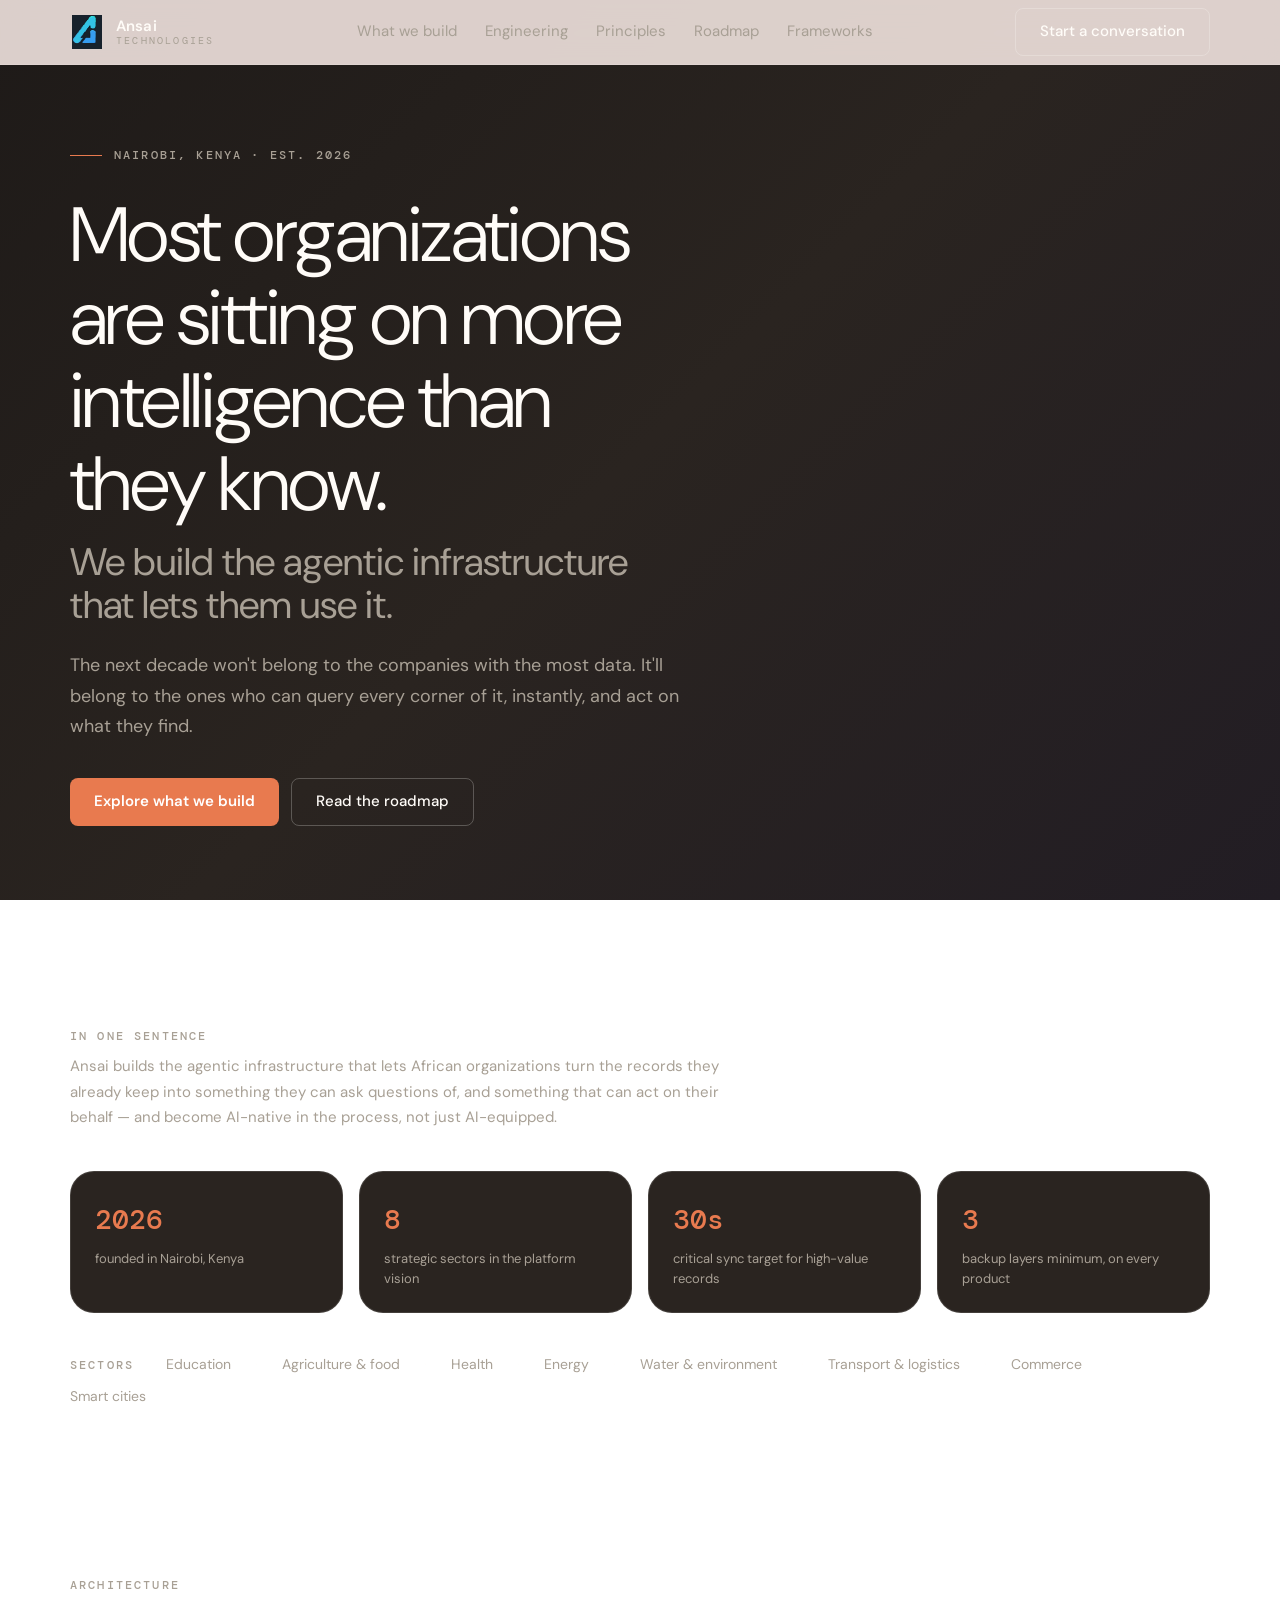
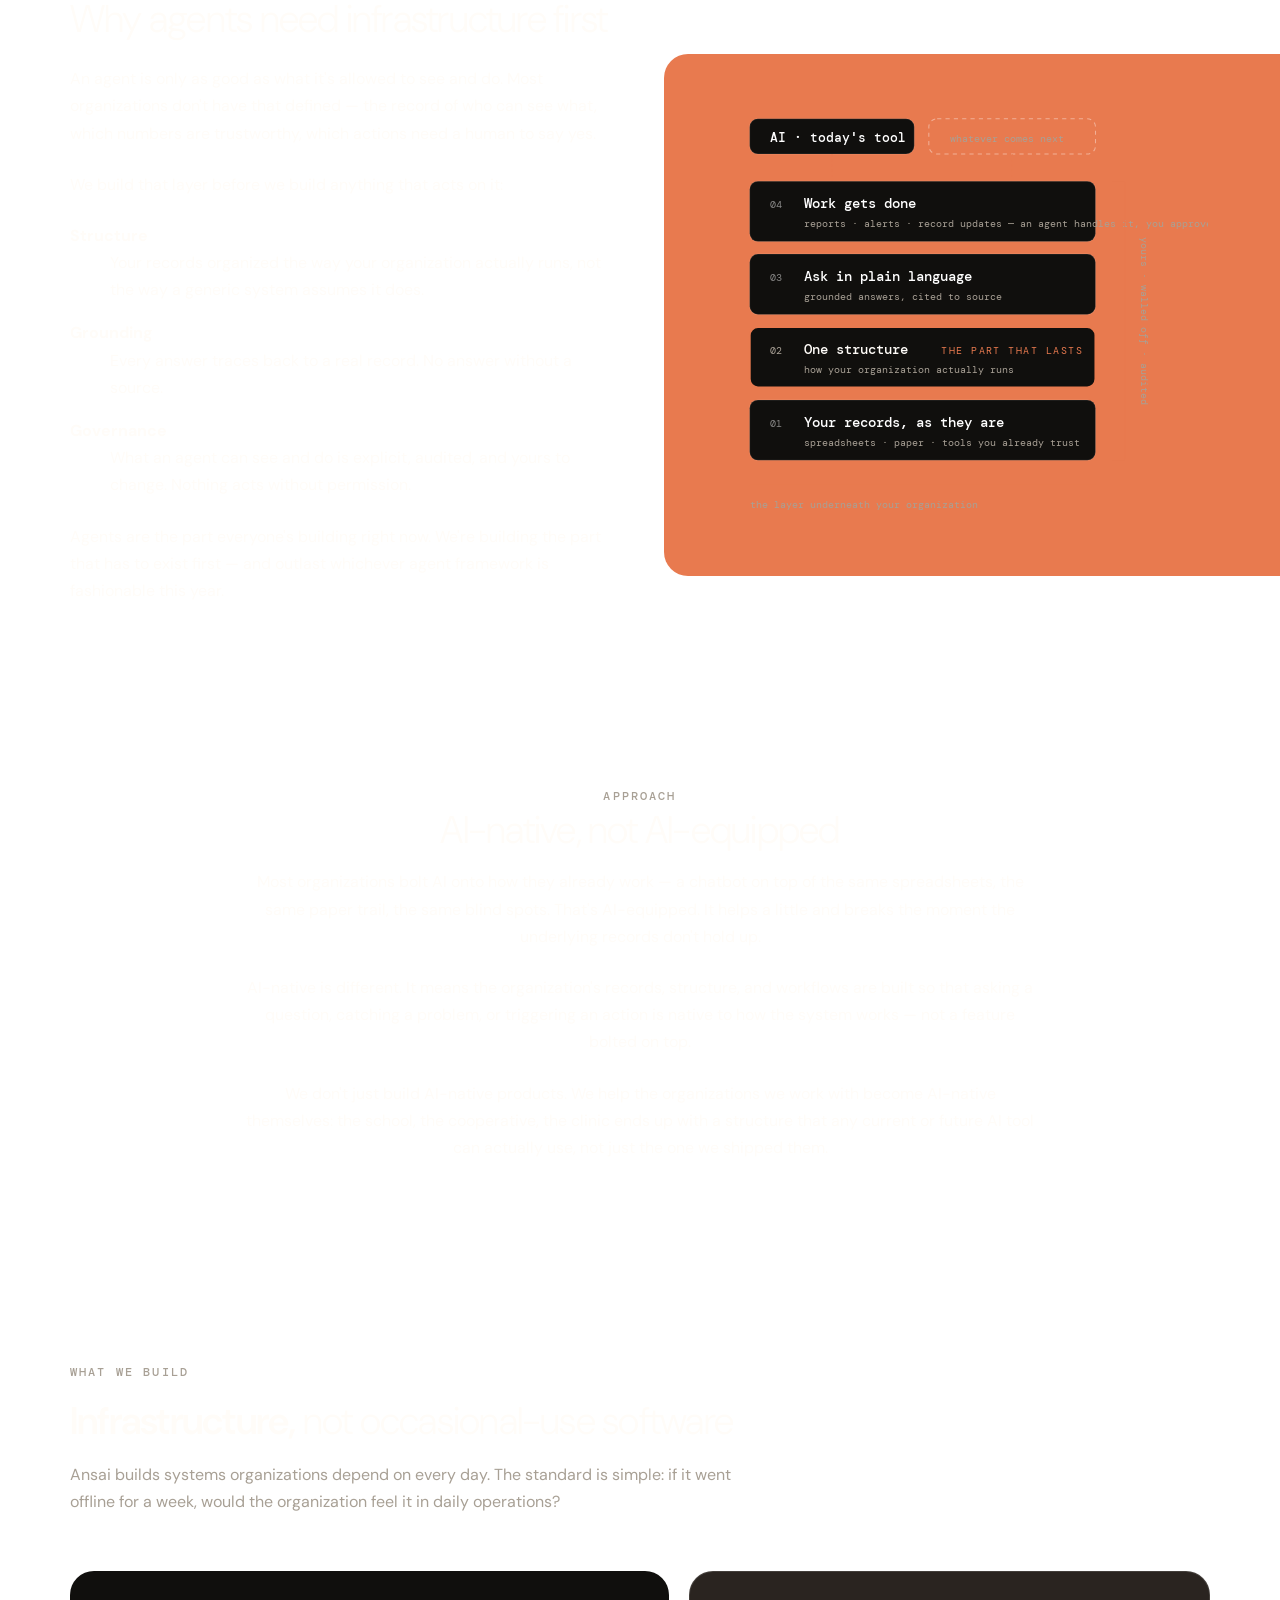
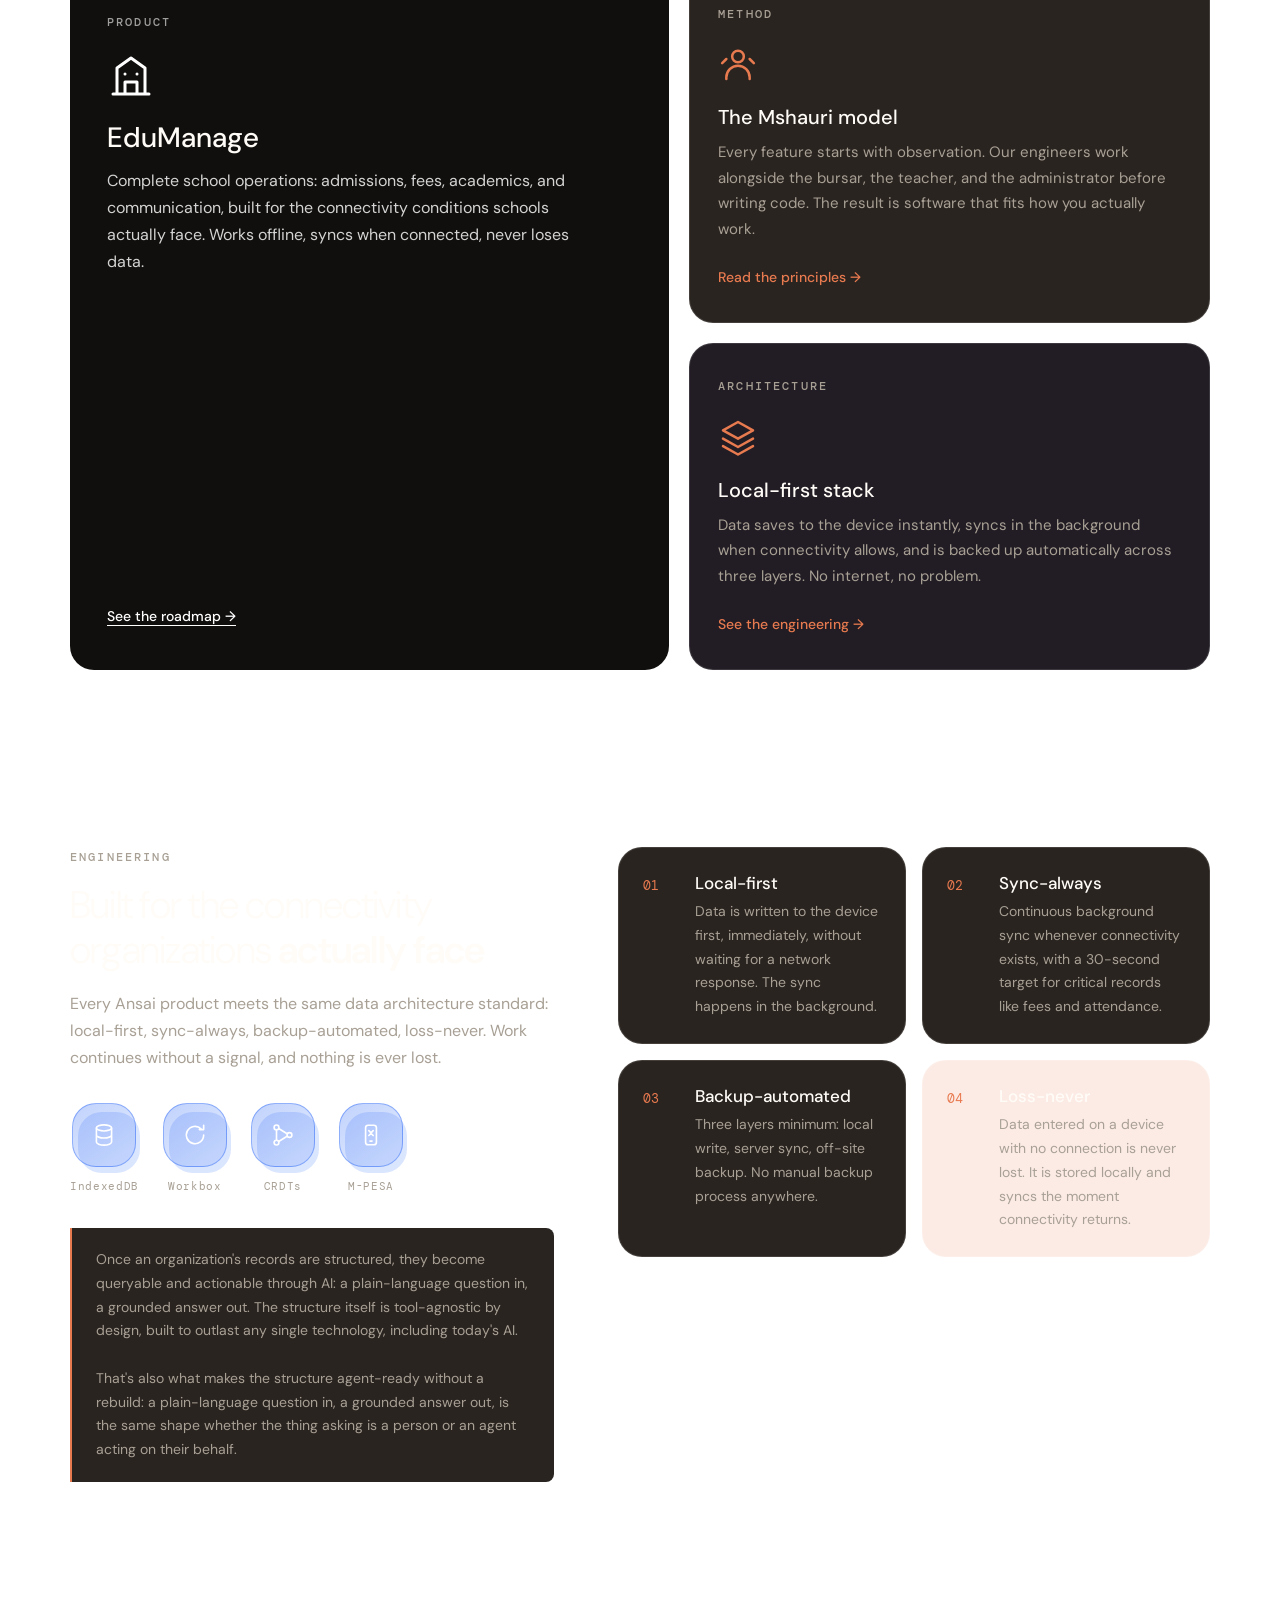
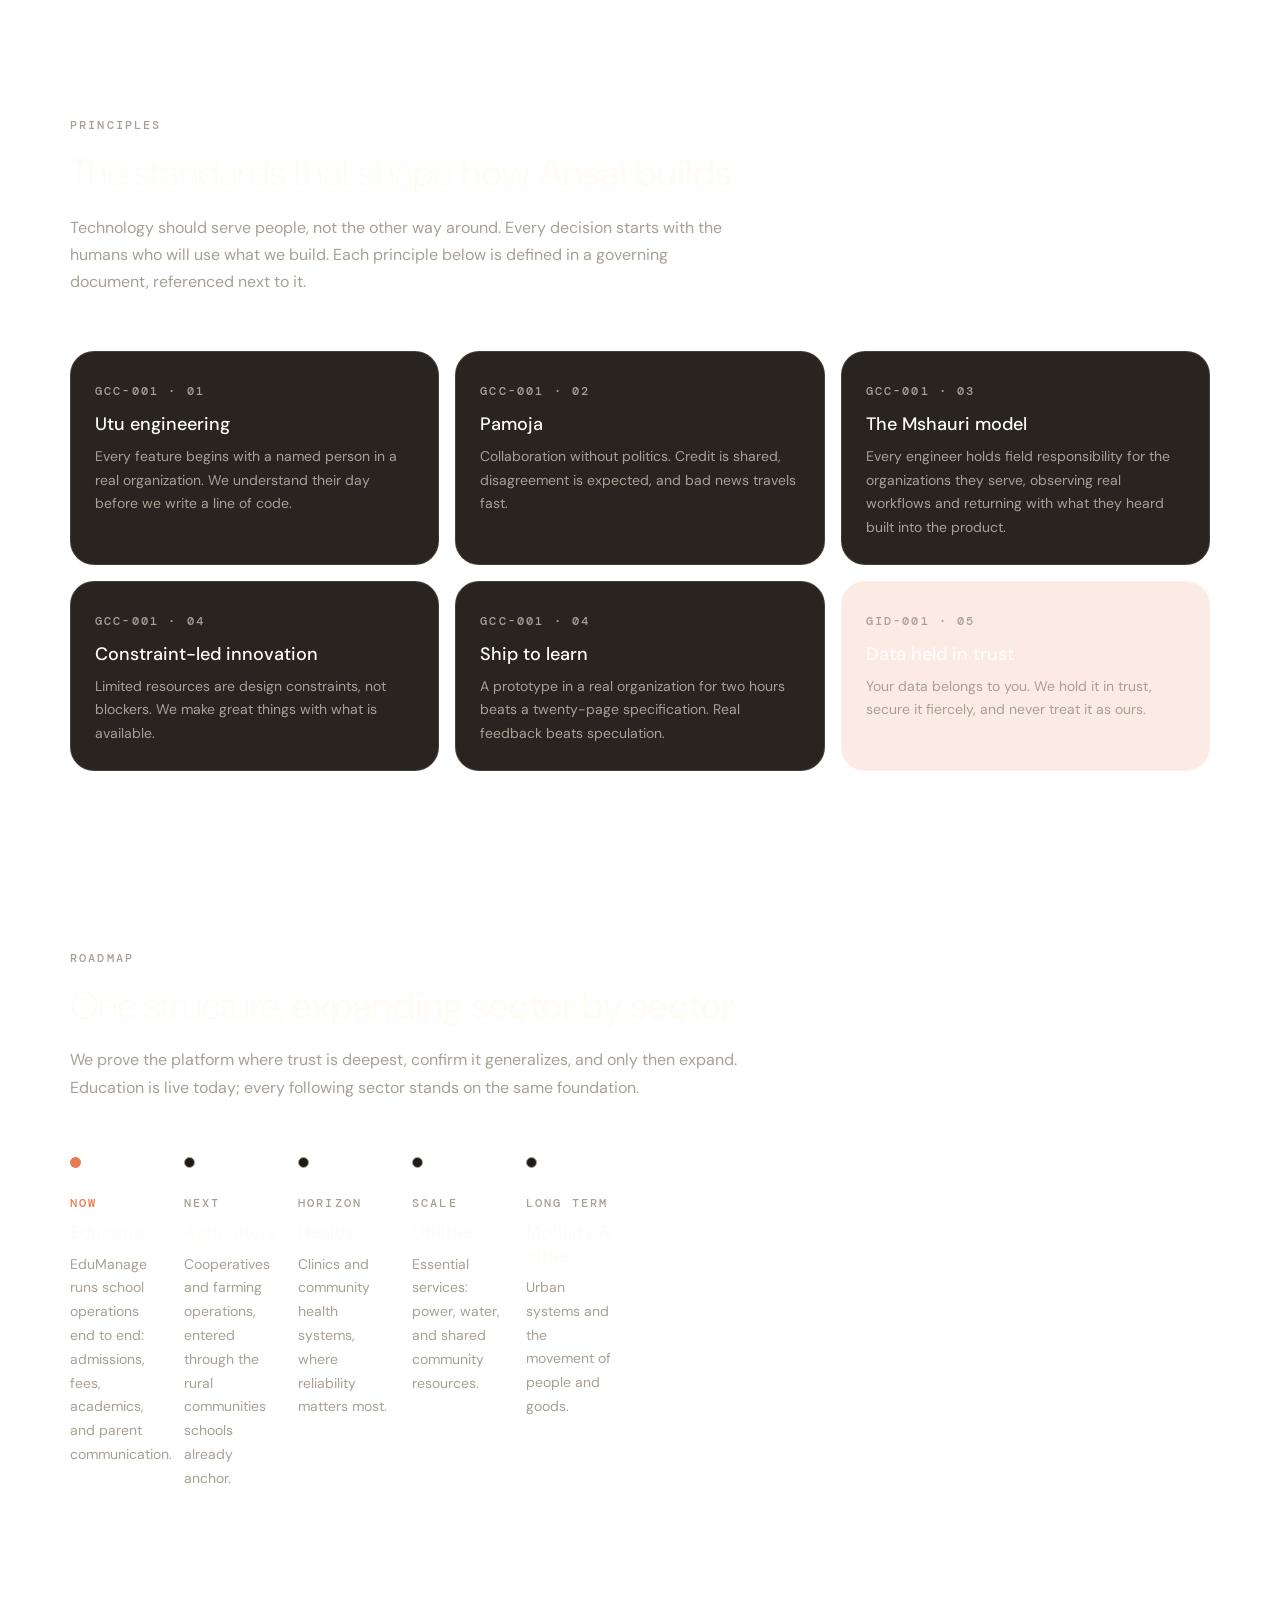
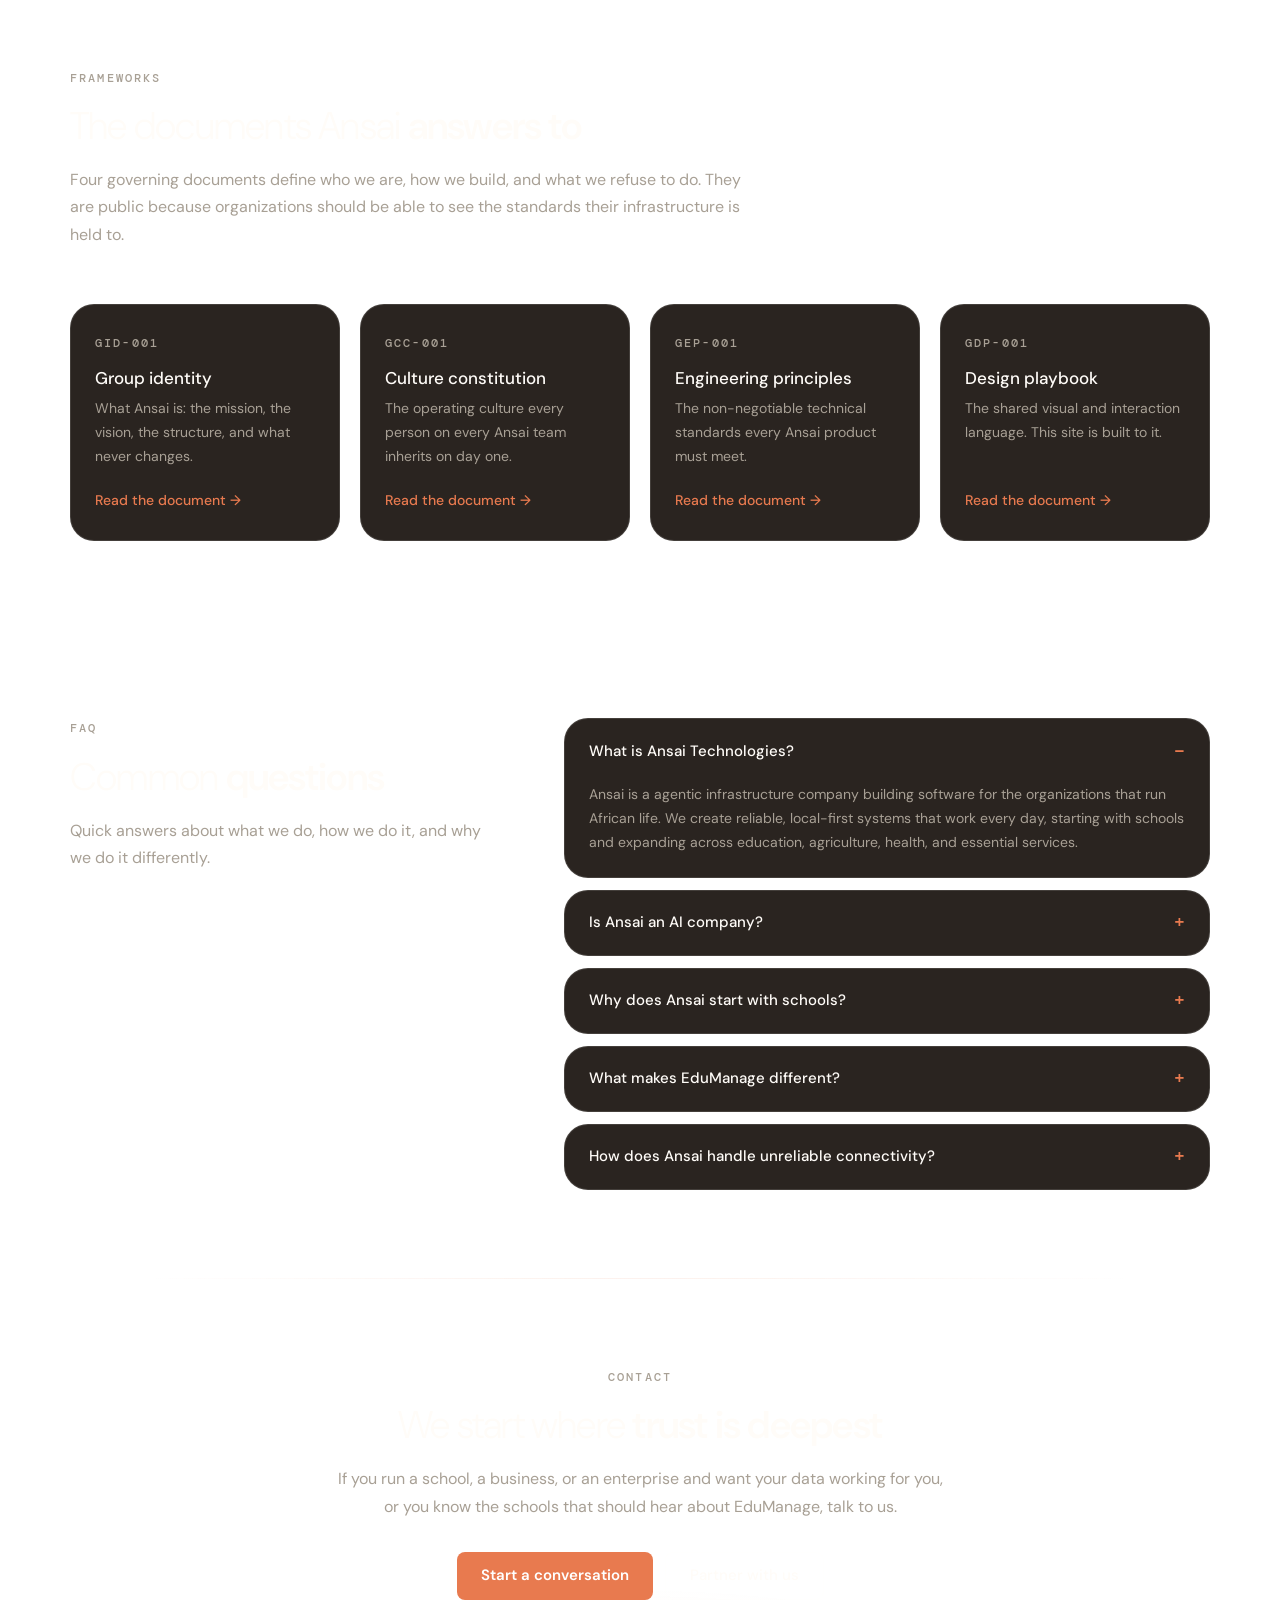
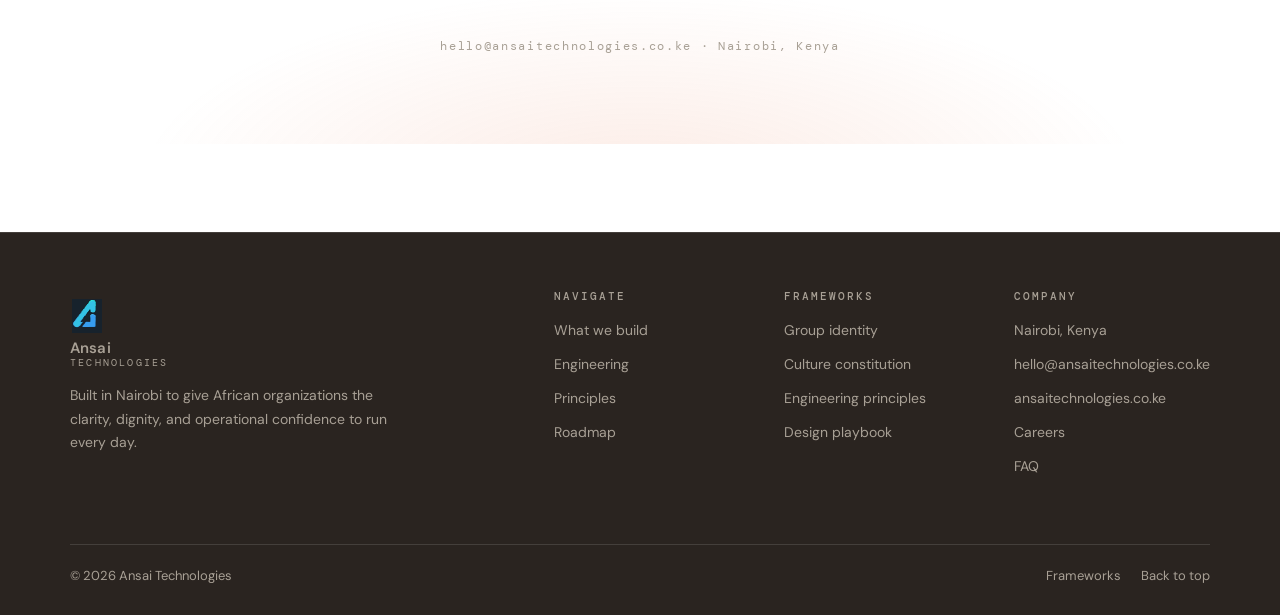
==== commit 6e4f7560: "Align data and docs with AI and agent nativity pivot Co-authored-by: IamAmasai <94358022+IamAmasai@u" ====
--- a/index.html
+++ b/index.html
@@ -54,7 +54,7 @@
               intelligence than they know.
             </h1>
             <h2 class="display-sub">
-              We build the infrastructure that lets them use it.
+              We build the agentic infrastructure that lets them use it.
             </h2>
             <p class="lead">
               The next decade won't belong to the companies with the most data.
@@ -74,7 +74,7 @@
           <div class="one-liner">
             <span class="mono-label">In one sentence</span>
             <p>
-              Ansai builds the infrastructure that lets African organizations turn the records they already keep into something they can ask questions of, and something that can act on their behalf — and become AI-native in the process, not just AI-equipped.
+              Ansai builds the agentic infrastructure that lets African organizations turn the records they already keep into something they can ask questions of, and something that can act on their behalf — and become AI-native in the process, not just AI-equipped.
             </p>
           </div>
 
@@ -570,7 +570,7 @@
             <details open>
               <summary>What is Ansai Technologies?</summary>
               <p>
-                Ansai is a digital infrastructure company building software for the organizations
+                Ansai is a agentic infrastructure company building software for the organizations
                 that run African life. We create reliable, local-first systems that work every day,
                 starting with schools and expanding across education, agriculture, health, and
                 essential services.
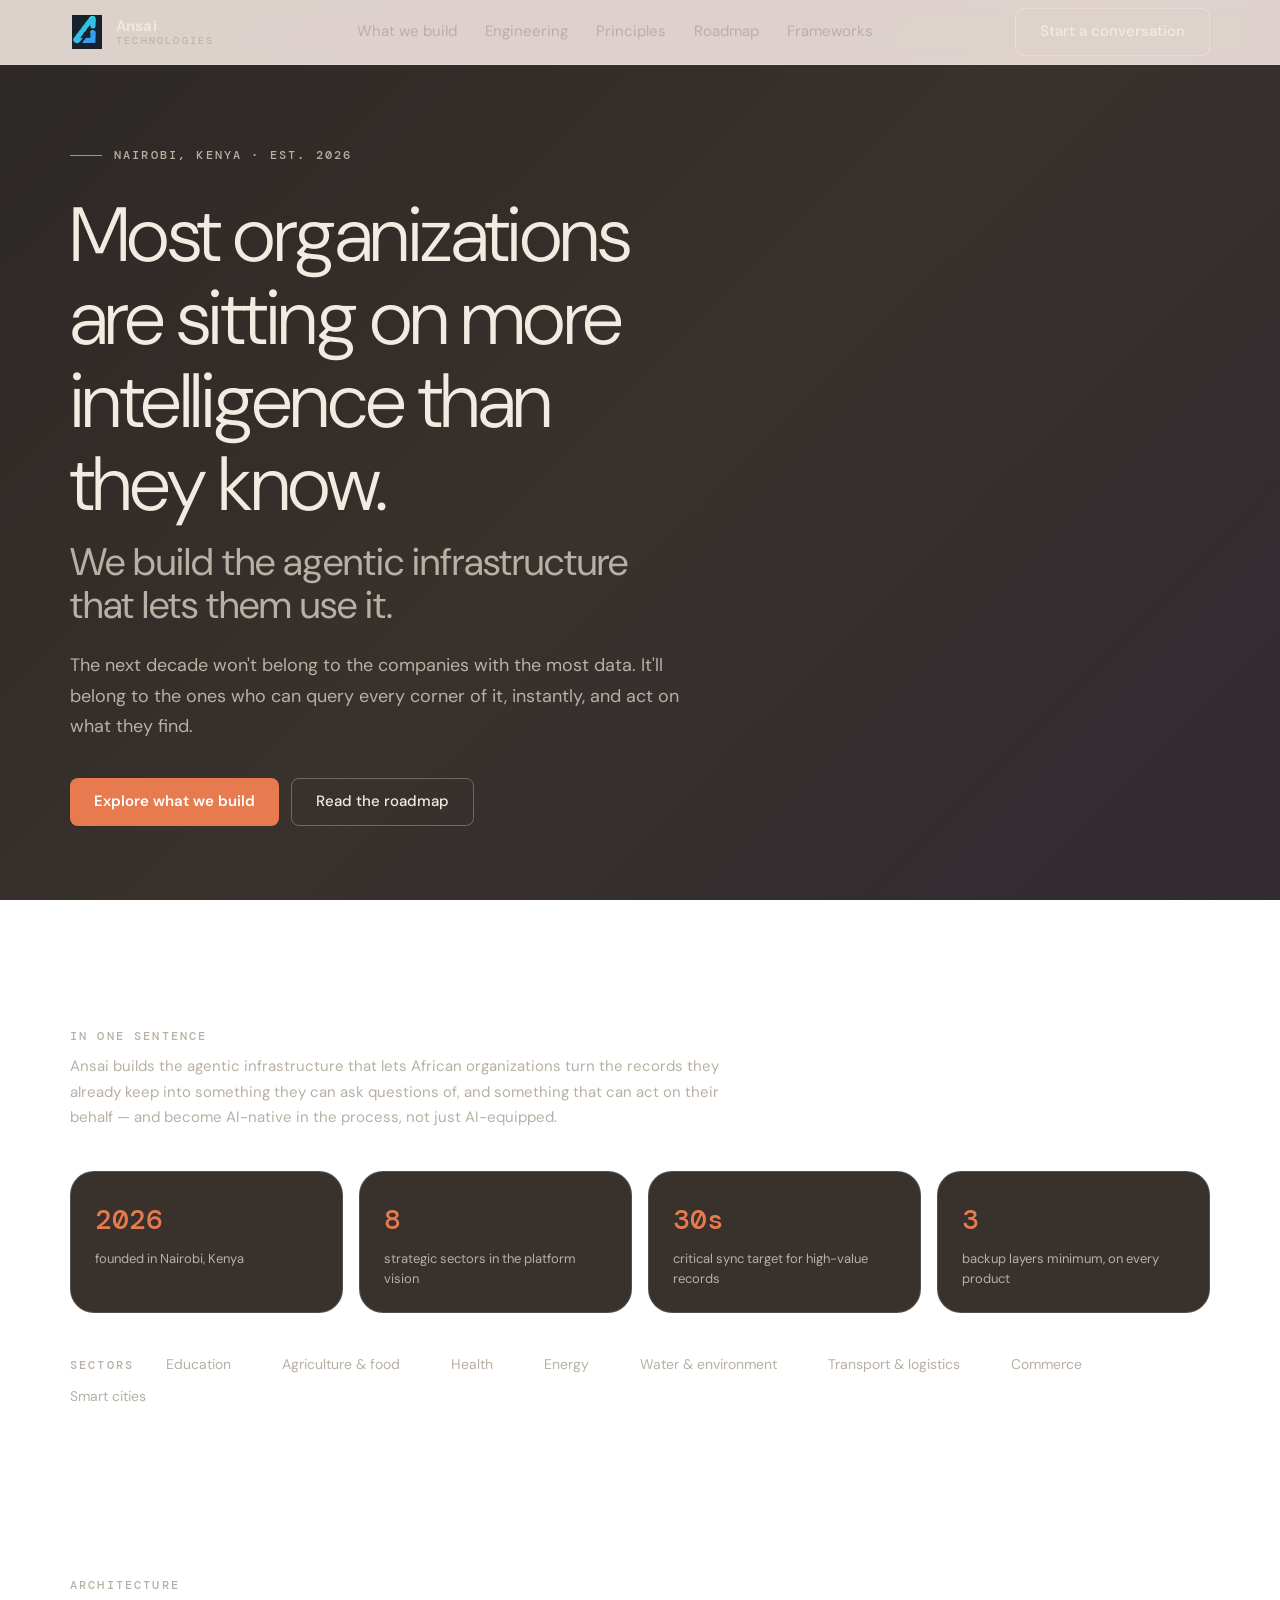
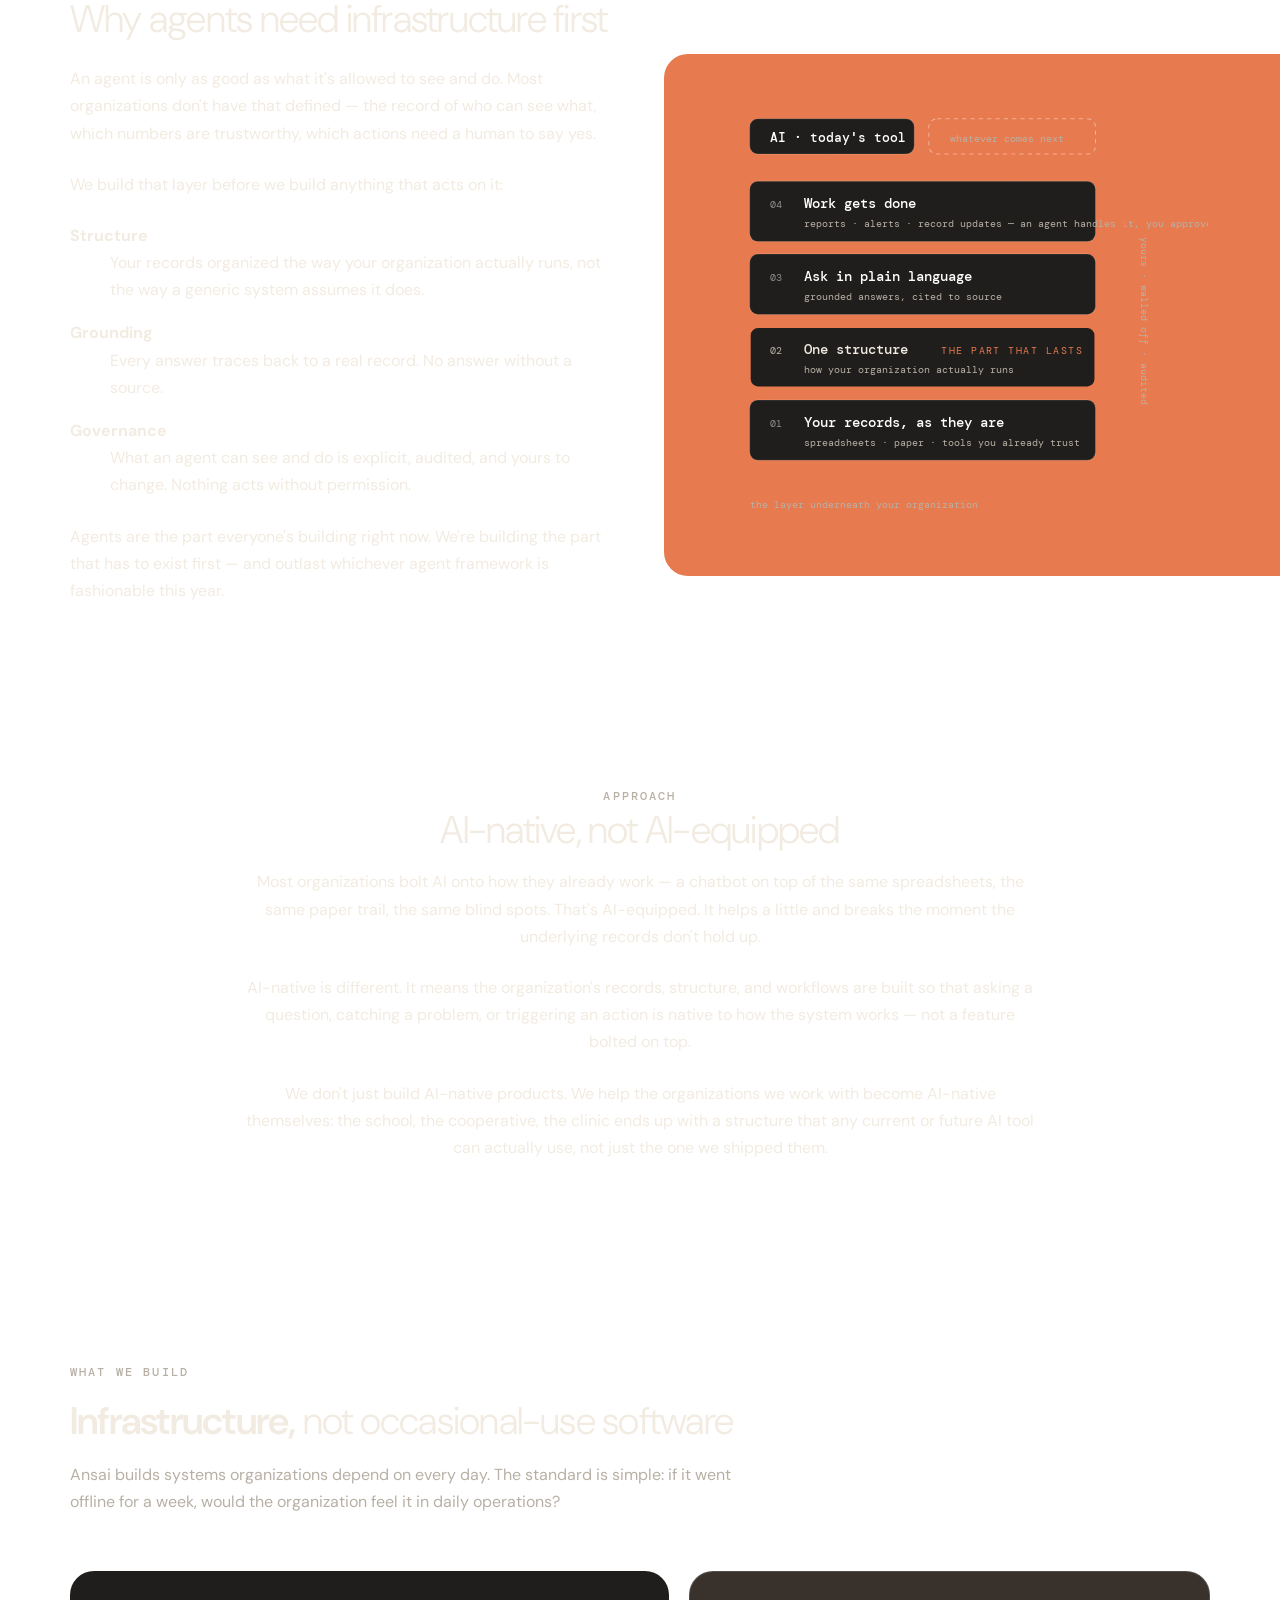
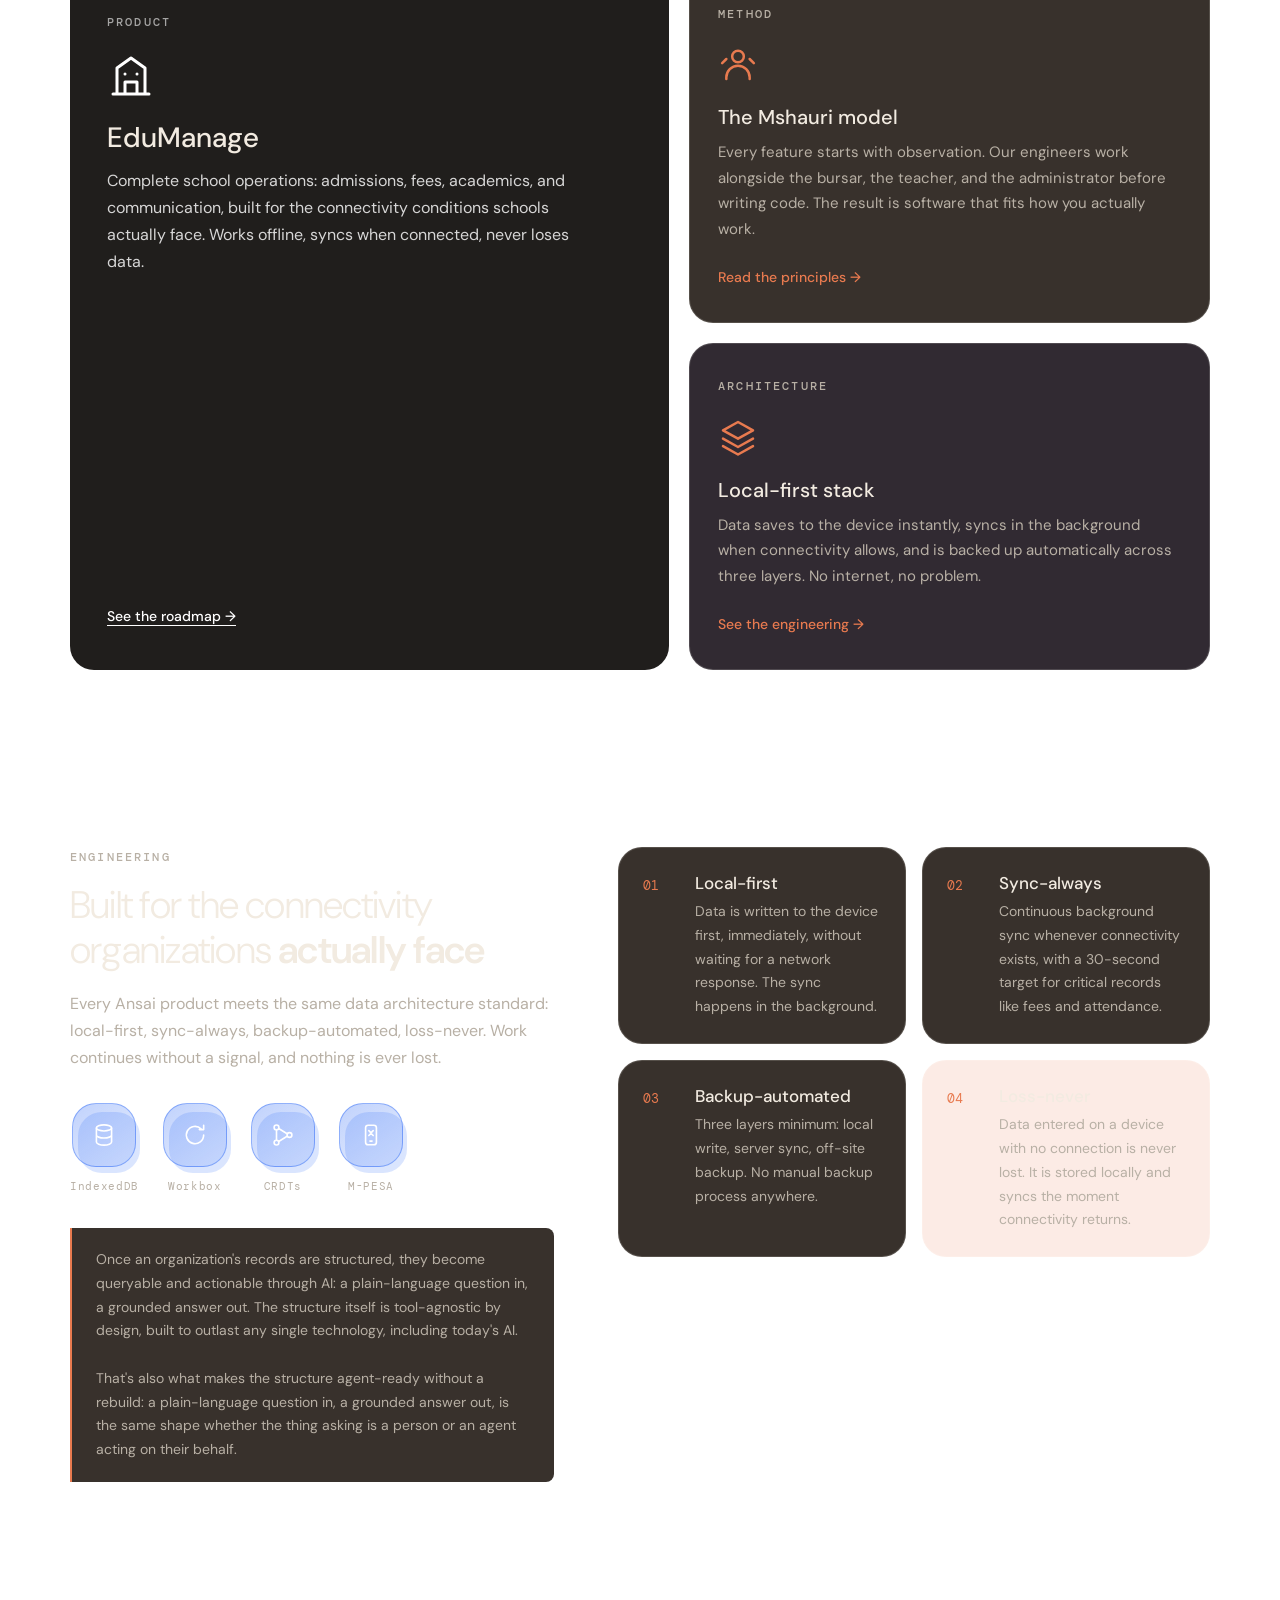
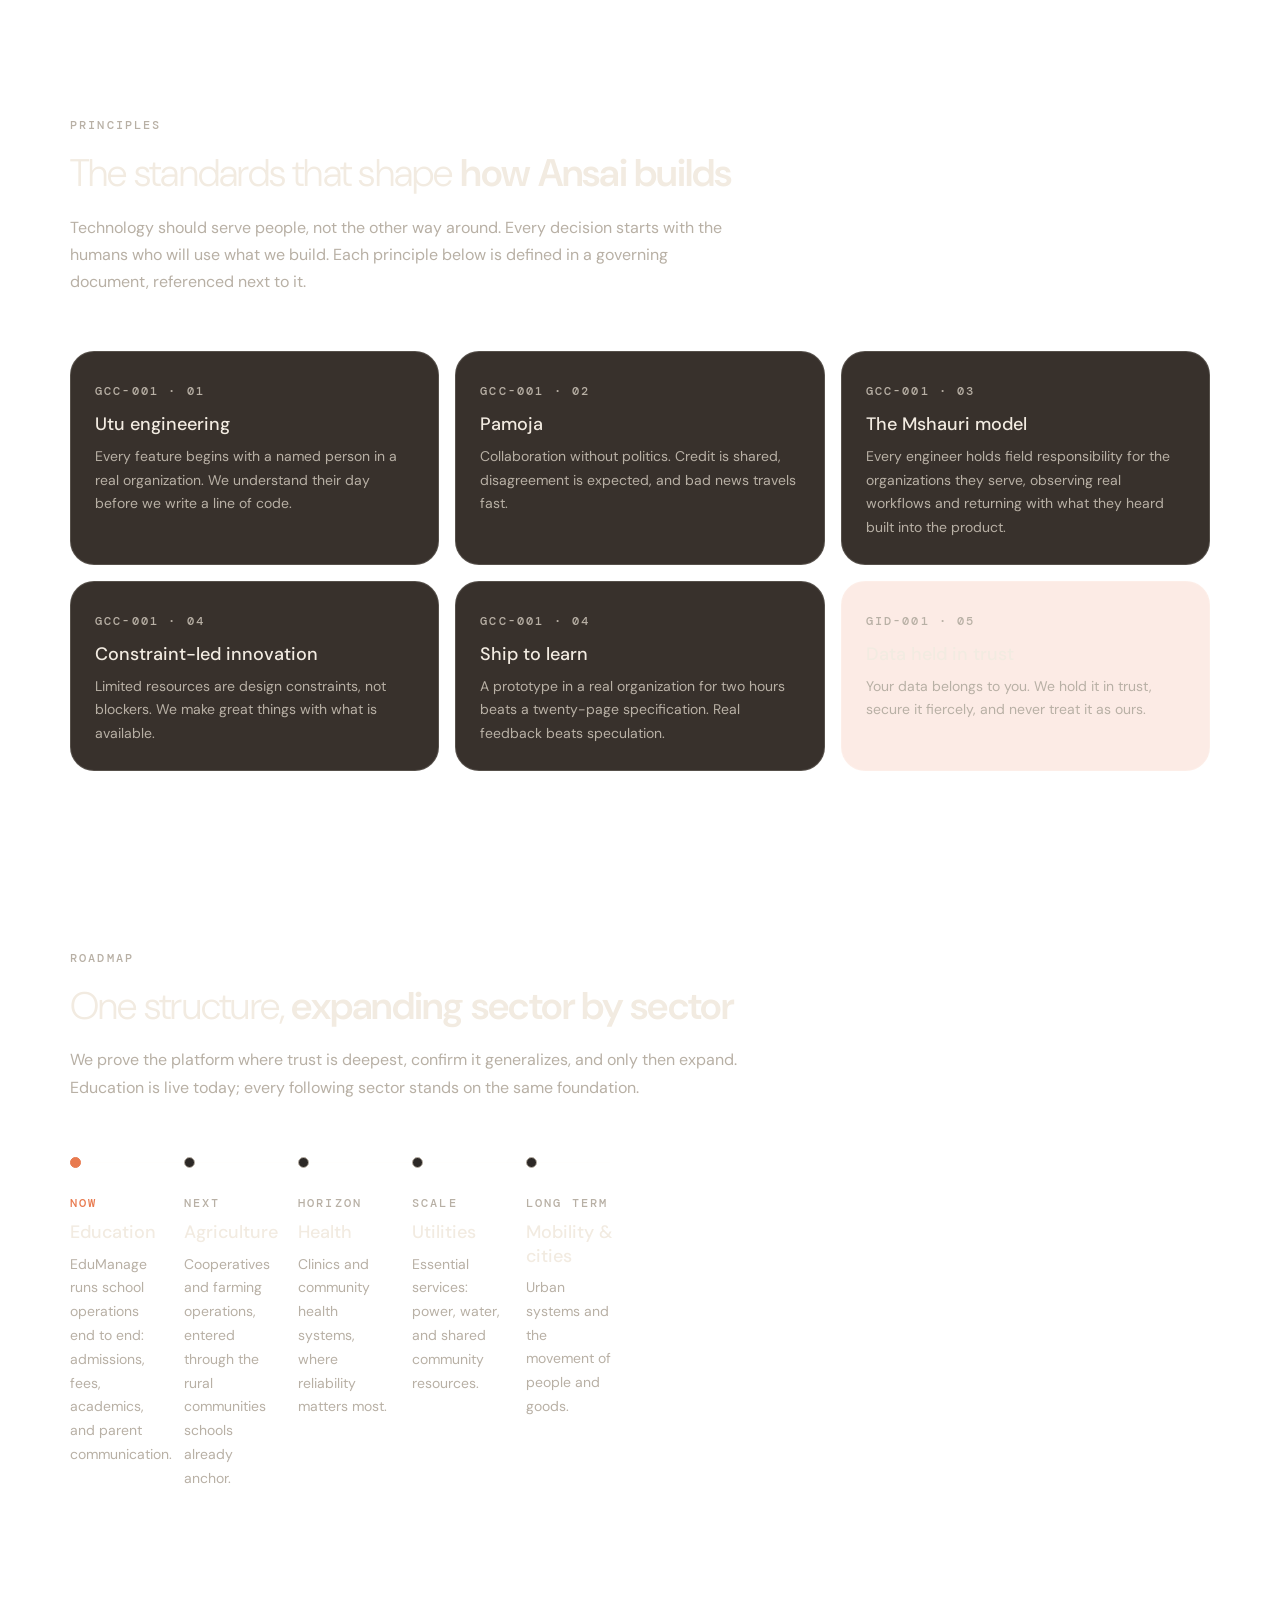
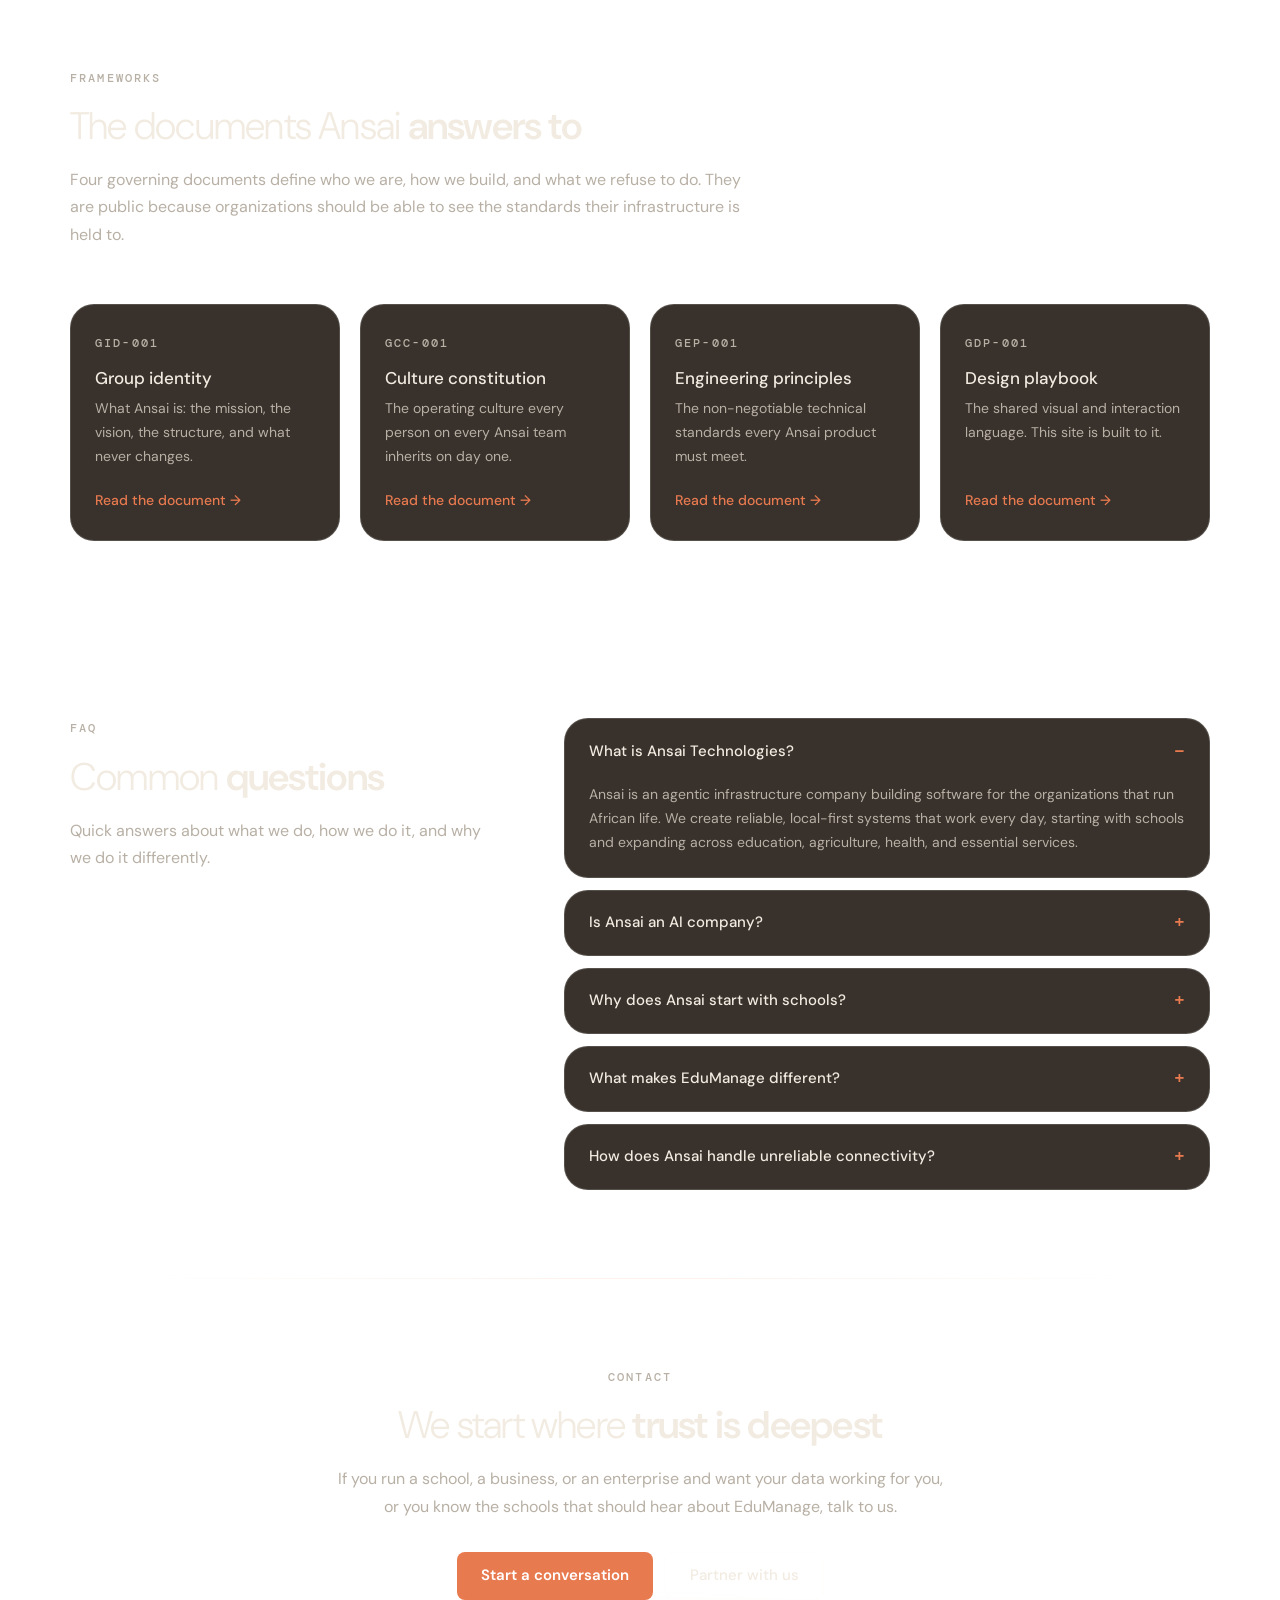
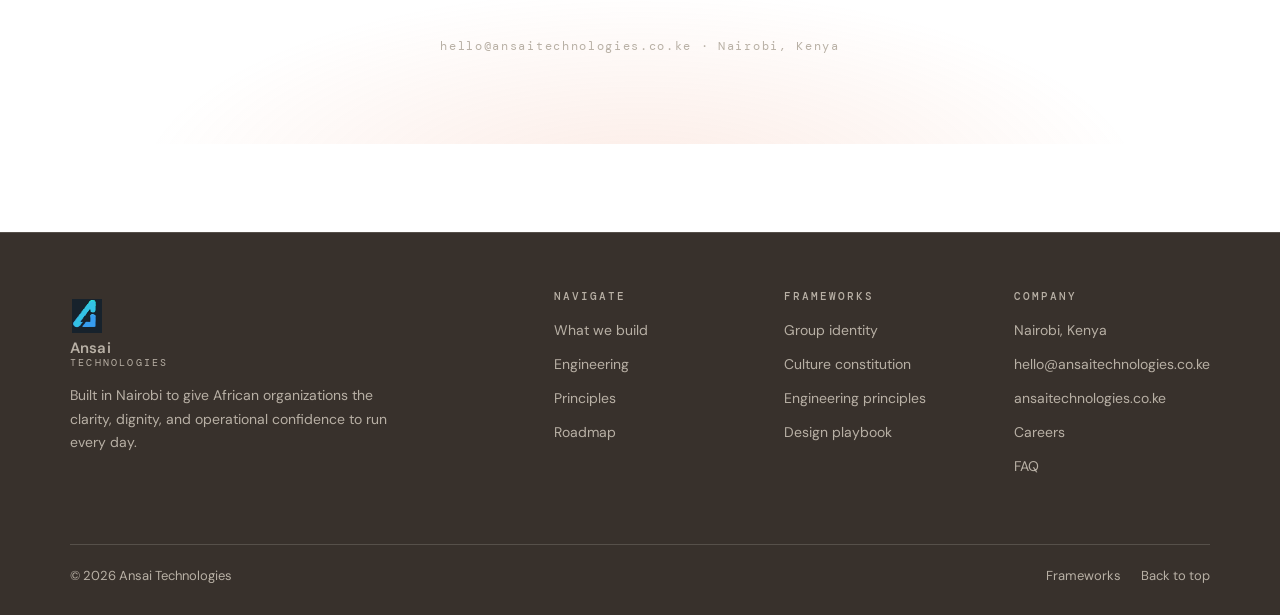
==== commit 71cc7319: "Soften dark theme and apply PR feedback Co-authored-by: IamAmasai <94358022+IamAmasai@users.noreply." ====
--- a/index.html
+++ b/index.html
@@ -570,7 +570,7 @@
             <details open>
               <summary>What is Ansai Technologies?</summary>
               <p>
-                Ansai is a agentic infrastructure company building software for the organizations
+                Ansai is an agentic infrastructure company building software for the organizations
                 that run African life. We create reliable, local-first systems that work every day,
                 starting with schools and expanding across education, agriculture, health, and
                 essential services.
--- a/styles.css
+++ b/styles.css
@@ -6,14 +6,14 @@
    ============================================================ */
 
 :root {
-  /* Color - Ansai Redesign System - Dark Theme */
-  --field-blush: #1E1A18;
-  --field-sand: #2A2420;
-  --field-dawn: #221D24;
-  --ink: #FFFCF8;
-  --ink-soft: #A8A095;
+  /* Color - Ansai Redesign System - Dark Theme (Softened) */
+  --field-blush: #2C2826;
+  --field-sand: #38312C;
+  --field-dawn: #312A32;
+  --ink: #F2EBE1;
+  --ink-soft: #B8B0A5;
   --signal-clay: #E87A4F;
-  --surface: #100F0D;
+  --surface: #201E1C;
 
   --bg-primary: var(--field-blush);
   --bg-secondary: var(--field-sand);
@@ -24,8 +24,8 @@
   --text-tertiary: var(--ink-soft);
   --text-dim: var(--ink-soft);
   
-  --border: rgba(255, 252, 248, 0.12);
-  --border-strong: rgba(255, 252, 248, 0.24);
+  --border: rgba(255, 252, 248, 0.15);
+  --border-strong: rgba(255, 252, 248, 0.28);
 
   /* Sole accent */
   --blue: var(--signal-clay);
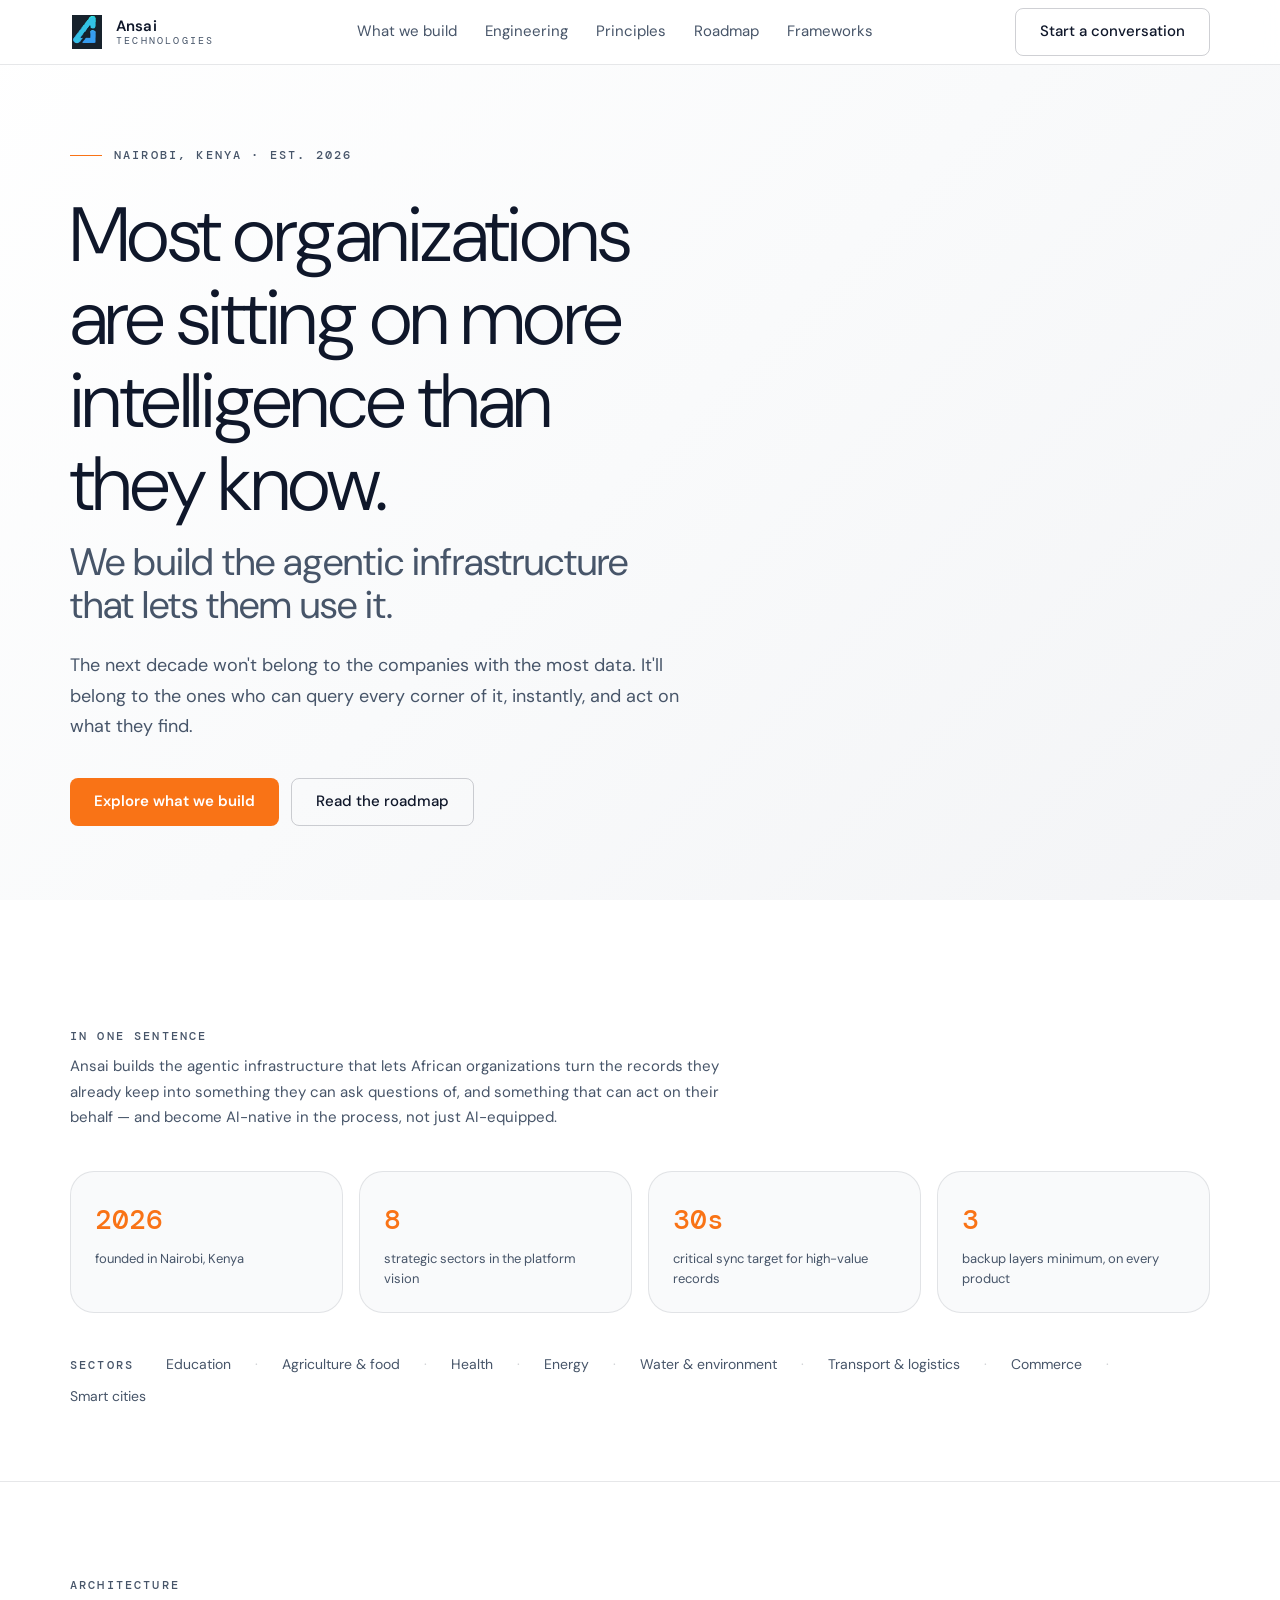
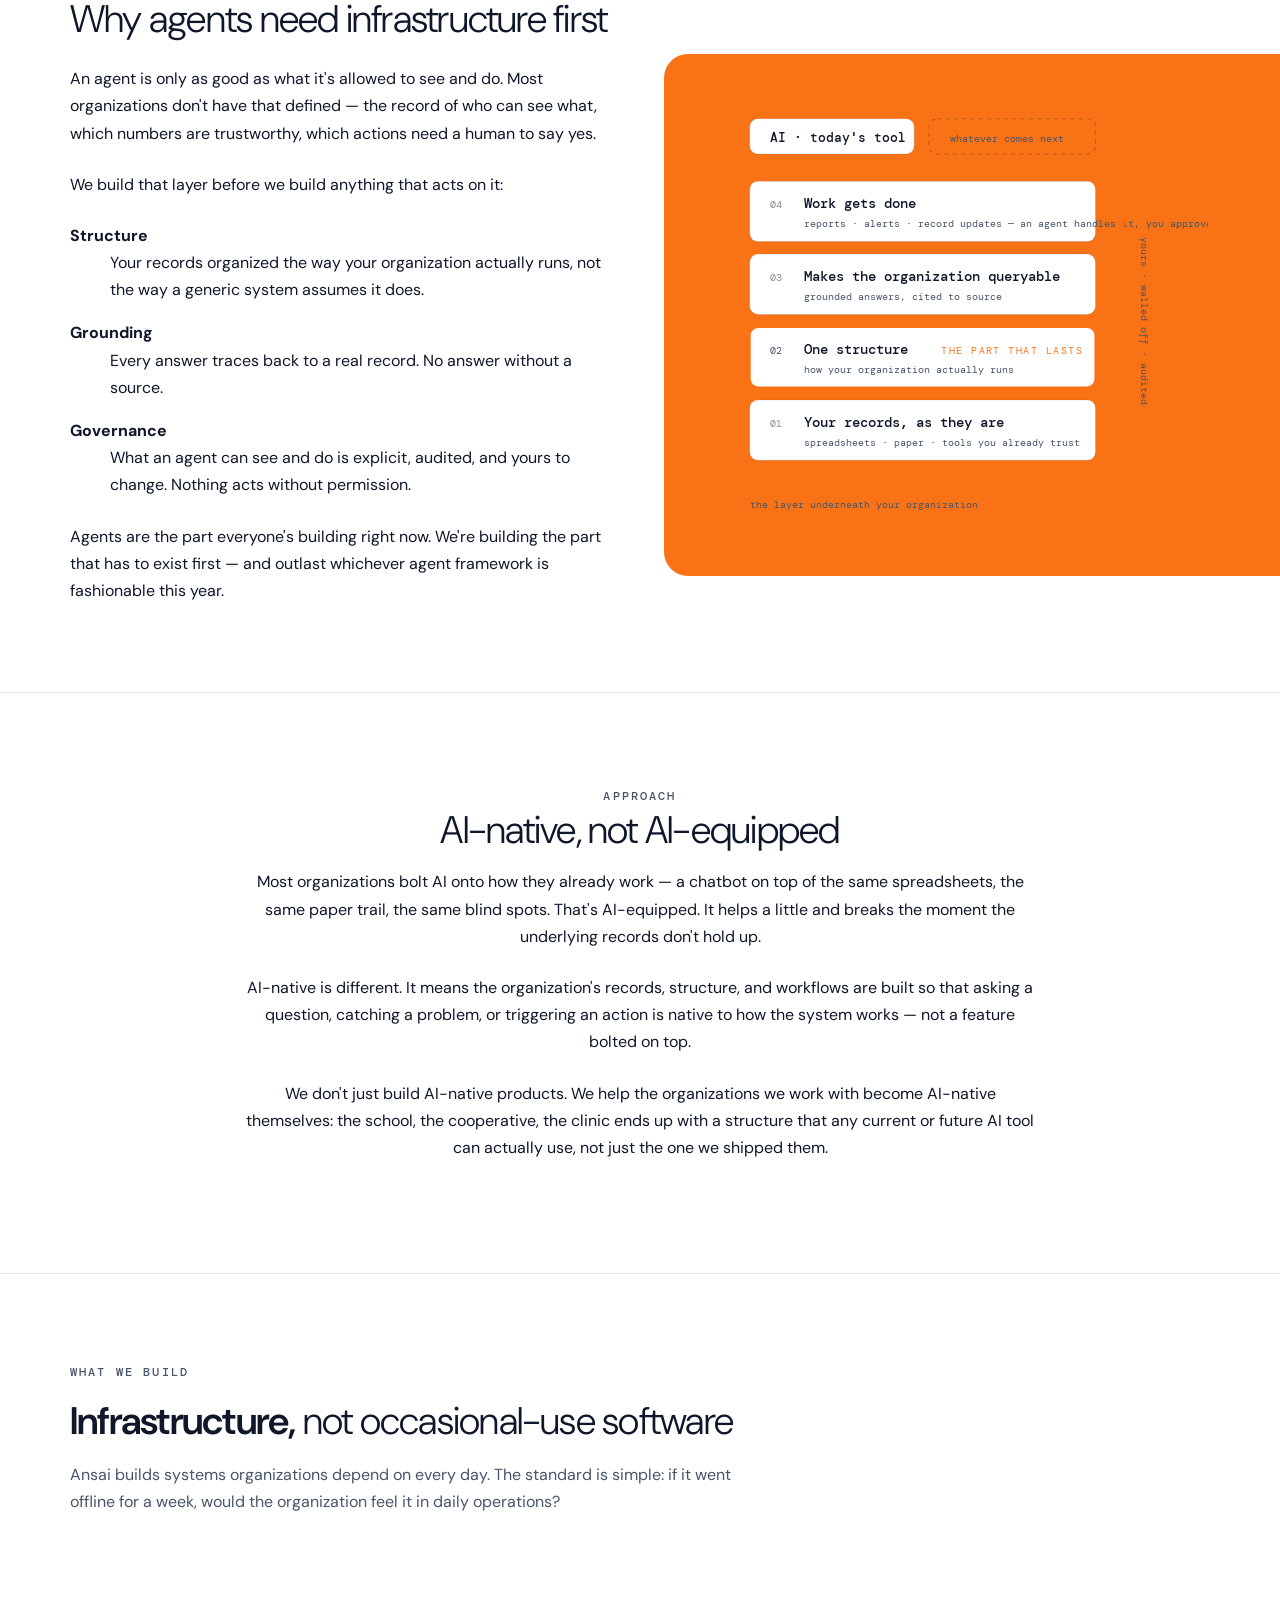
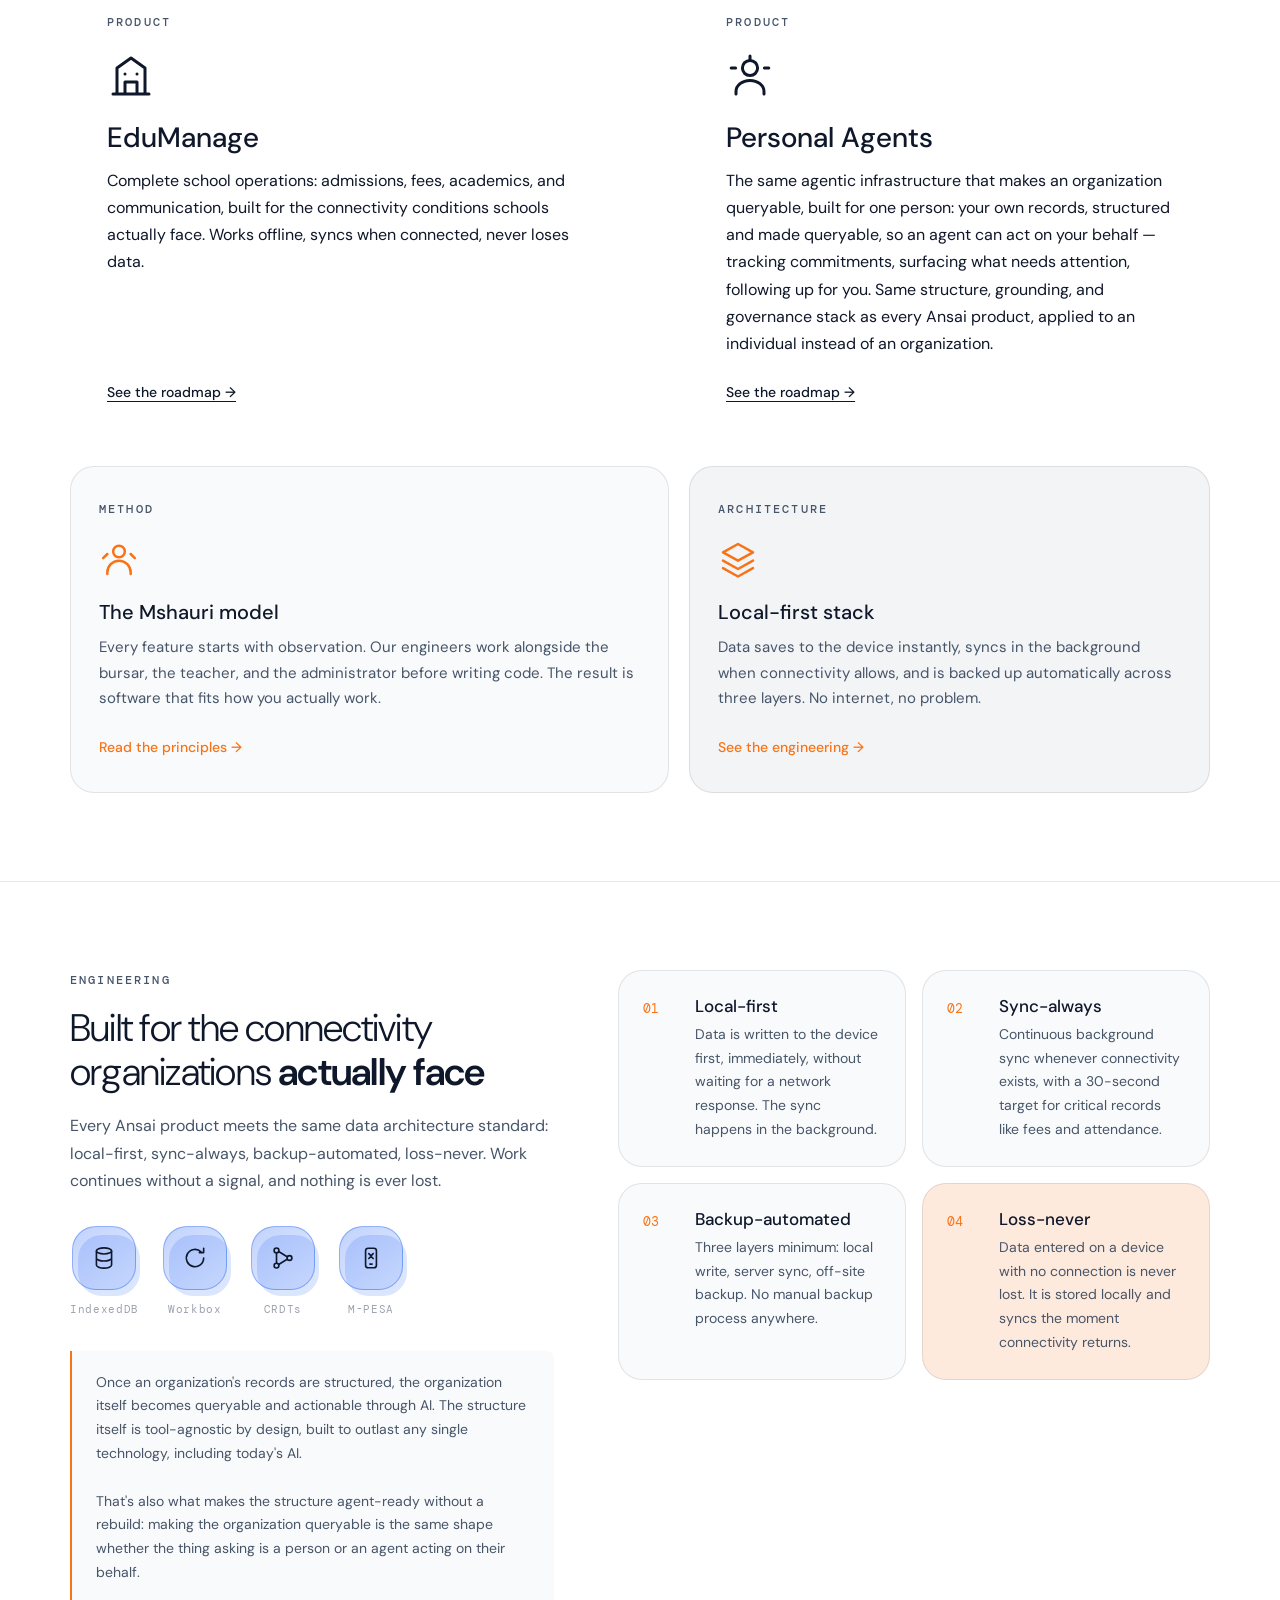
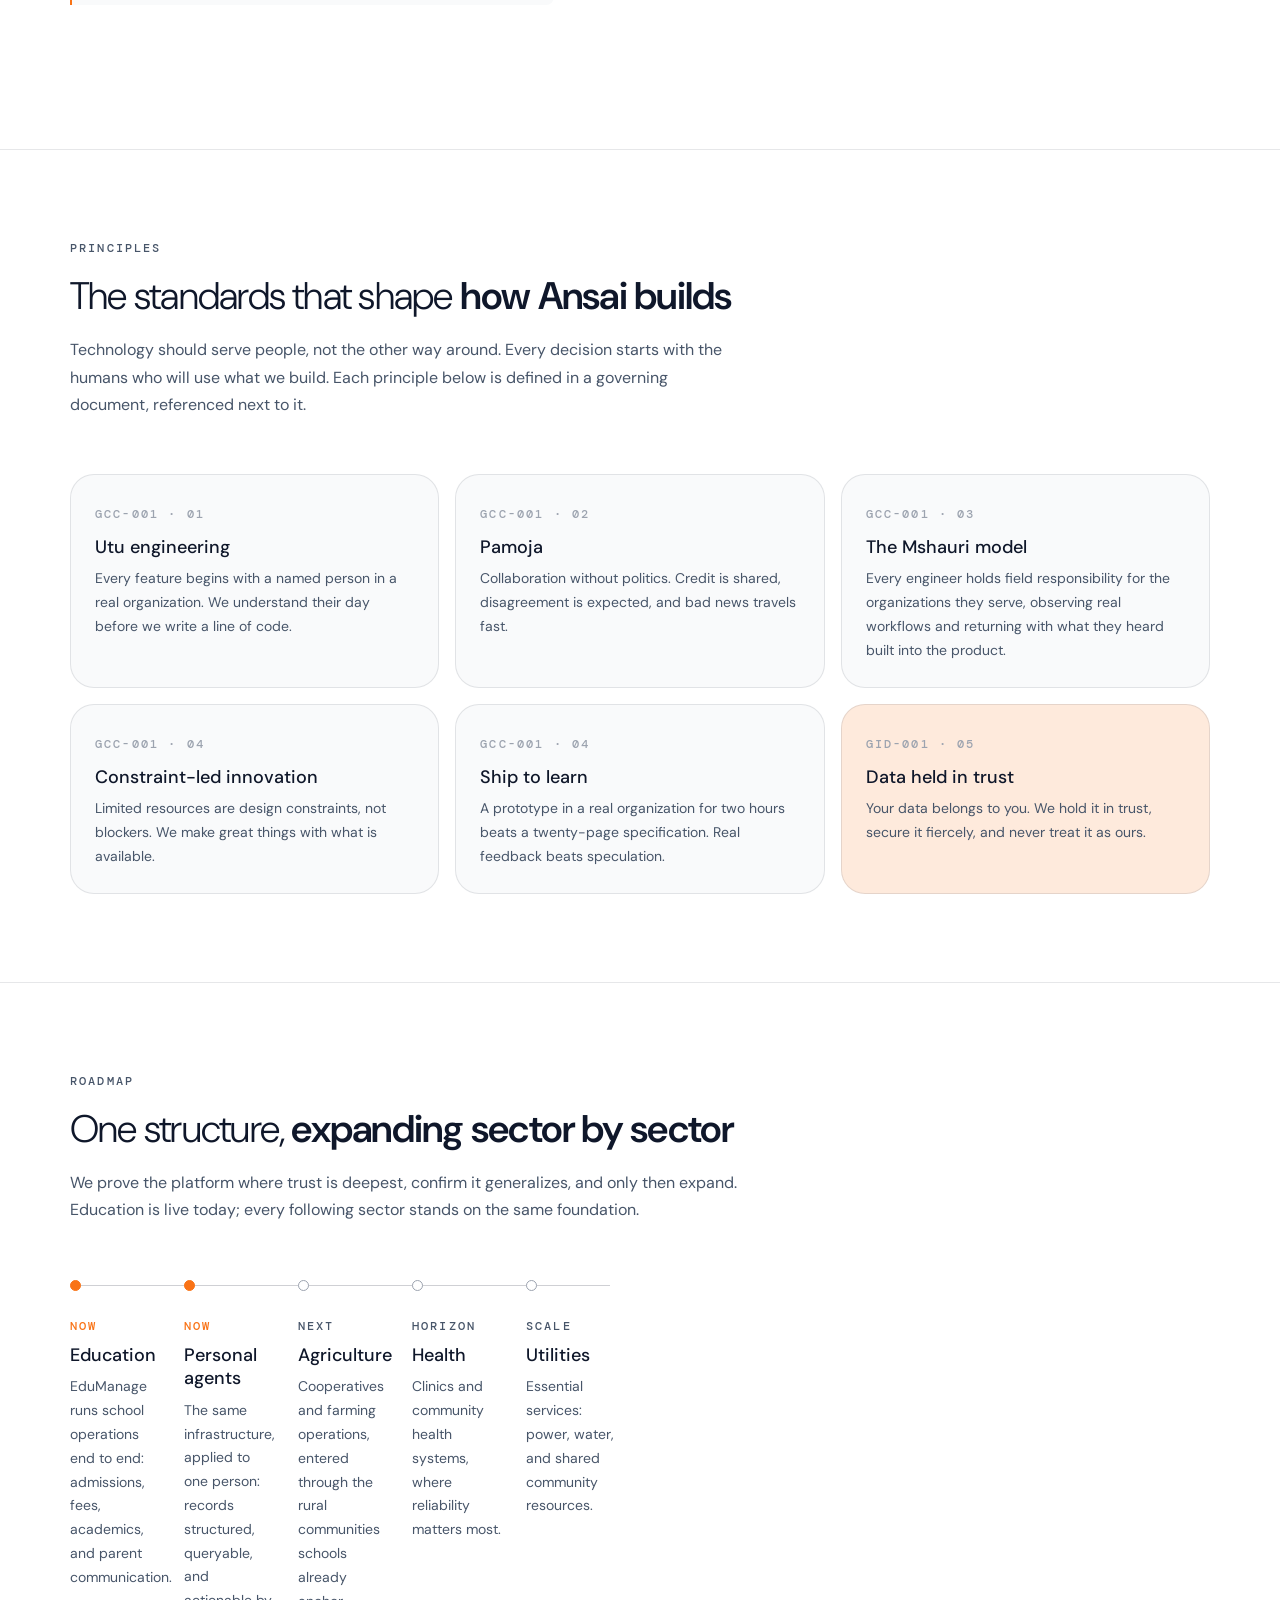
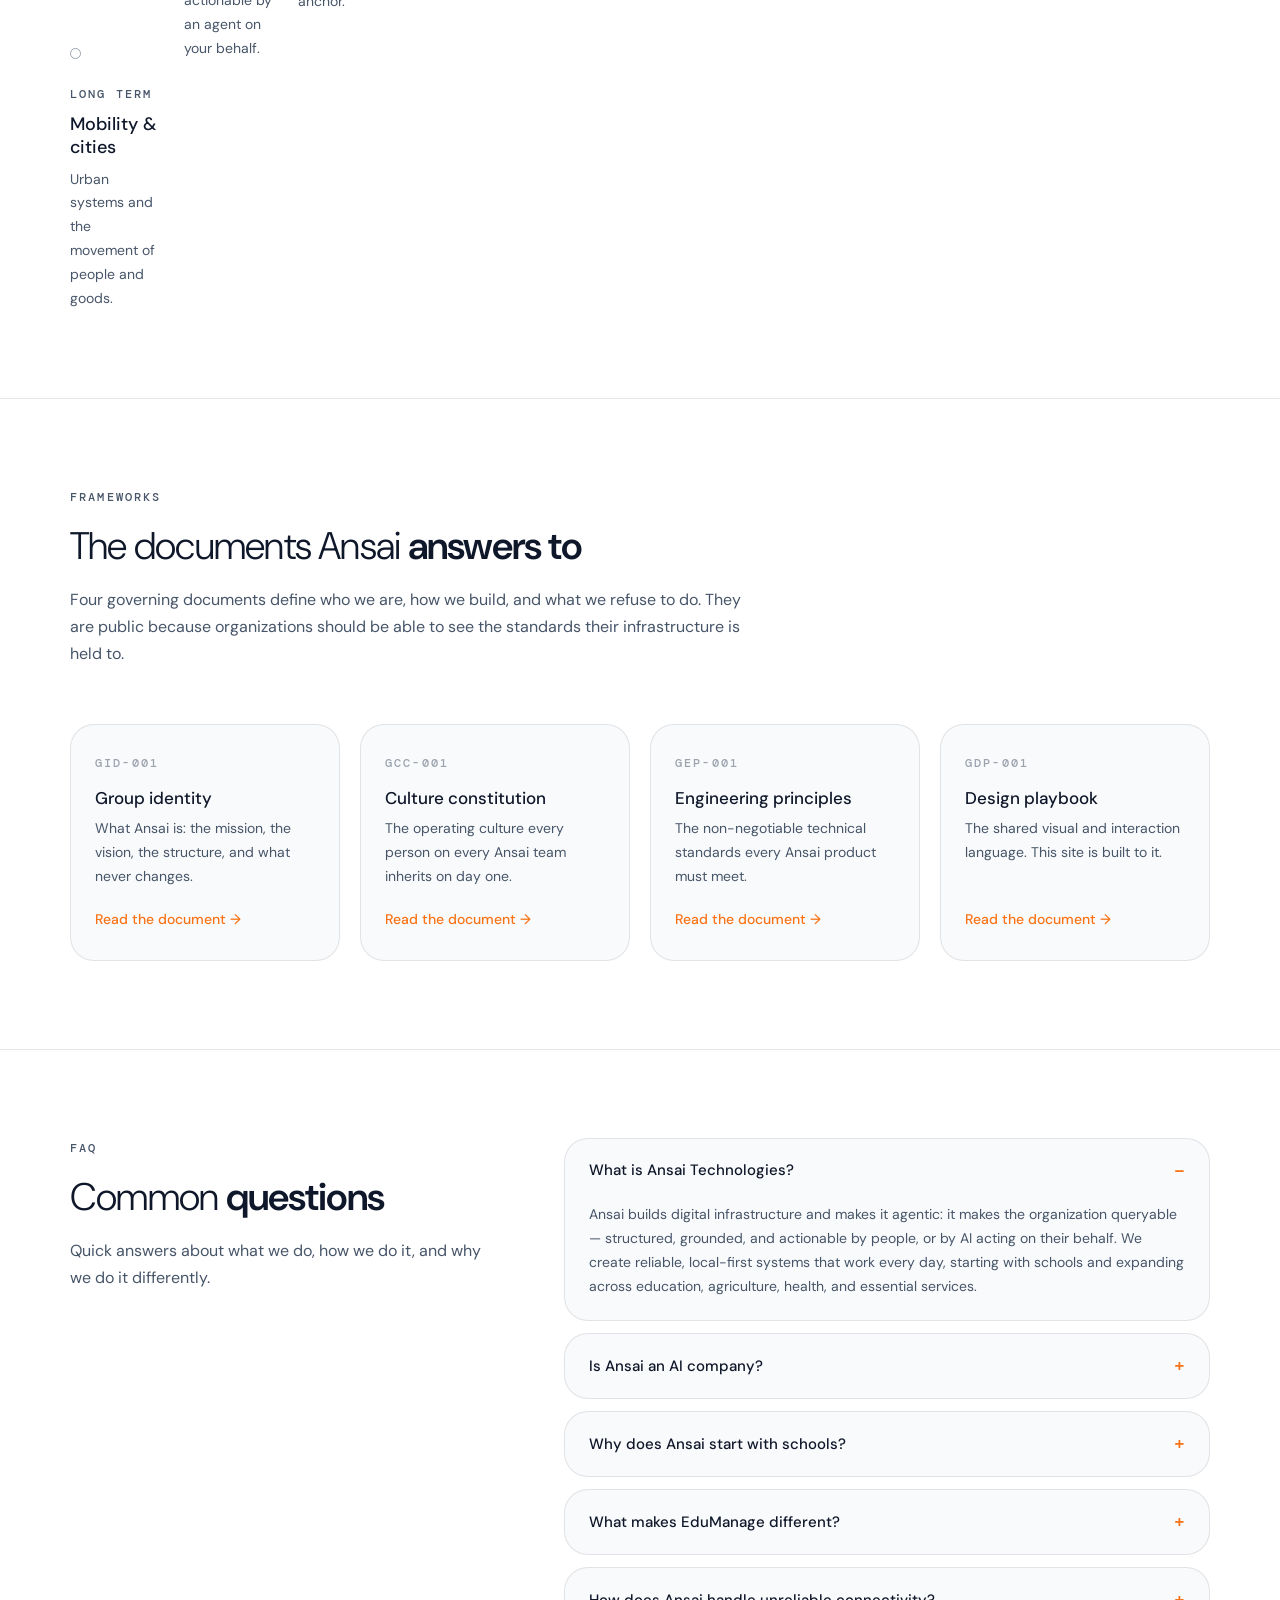
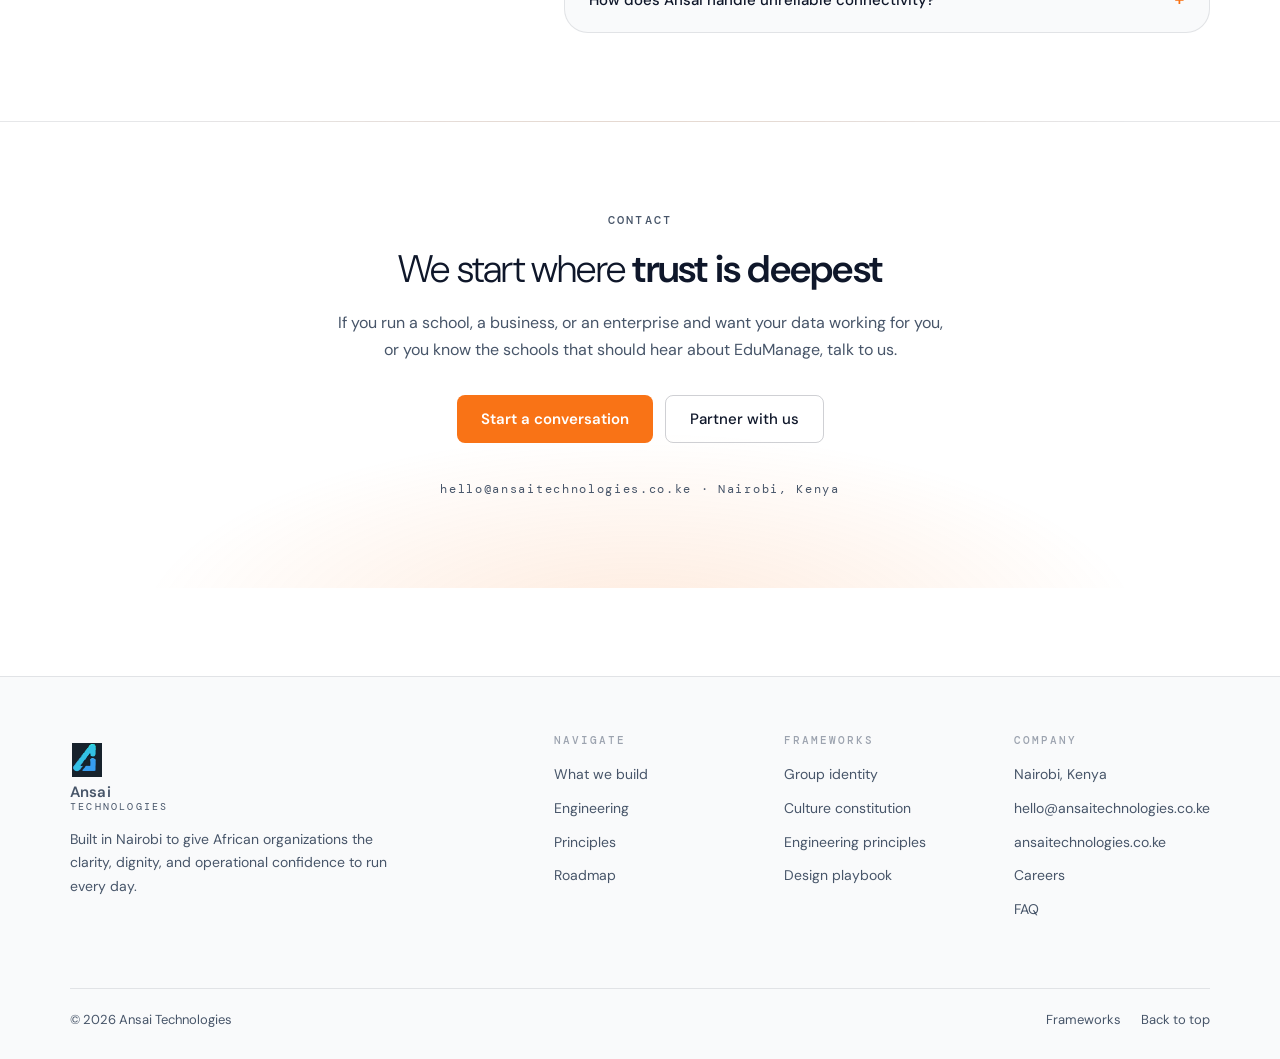
==== commit 307fc401: "Apply final homepage and GID-001 copy revisions Co-authored-by: IamAmasai <94358022+IamAmasai@users." ====
--- a/index.html
+++ b/index.html
@@ -167,12 +167,12 @@
               <text class="label-name" x="92" y="102">Work gets done</text>
               <text class="label-note" x="92" y="120">reports · alerts · record updates — an agent handles it, you approve it</text>
 
-              <!-- Ask in plain language -->
+              <!-- Makes the organization queryable -->
               <g class="slab">
                 <rect x="40" y="146" width="332" height="58" rx="8" />
               </g>
               <text class="label-index" x="60" y="172">03</text>
-              <text class="label-name" x="92" y="172">Ask in plain language</text>
+              <text class="label-name" x="92" y="172">Makes the organization queryable</text>
               <text class="label-note" x="92" y="190">grounded answers, cited to source</text>
 
               <!-- One structure -->
@@ -259,6 +259,26 @@
               <a class="cell-link" href="#roadmap">See the roadmap →</a>
             </article>
 
+            <article class="bento-cell bento-featured">
+              <span class="mono-label">Product</span>
+              <div class="build-icon" aria-hidden="true">
+                <svg viewBox="0 0 24 24">
+                  <circle cx="12" cy="8" r="3.8" />
+                  <path d="M5 21v-1.2c0-3.1 3.1-5.6 7-5.6s7 2.5 7 5.6V21" />
+                  <path d="M12 2v2.2M4.8 8H2.6M21.4 8h-2.2" />
+                </svg>
+              </div>
+              <h3>Personal Agents</h3>
+              <p>
+                The same agentic infrastructure that makes an organization queryable, built for
+                one person: your own records, structured and made queryable, so an agent can act
+                on your behalf — tracking commitments, surfacing what needs attention, following
+                up for you. Same structure, grounding, and governance stack as every Ansai
+                product, applied to an individual instead of an organization.
+              </p>
+              <a class="cell-link" href="#roadmap">See the roadmap →</a>
+            </article>
+
             <article class="bento-cell bento-tint">
               <span class="mono-label">Method</span>
               <div class="build-icon" aria-hidden="true">
@@ -346,13 +366,12 @@
             </div>
             <div class="eng-note">
               <p>
-                Once an organization's records are structured, they become queryable and actionable
-                through AI: a plain-language question in, a grounded answer out. The structure
-                itself is tool-agnostic by design, built to outlast any single technology,
-                including today's AI.<br><br>
-                That's also what makes the structure agent-ready without a rebuild: a plain-language
-                question in, a grounded answer out, is the same shape whether the thing asking is a
-                person or an agent acting on their behalf.
+                Once an organization's records are structured, the organization itself becomes
+                queryable and actionable through AI. The structure itself is tool-agnostic by
+                design, built to outlast any single technology, including today's AI.<br><br>
+                That's also what makes the structure agent-ready without a rebuild: making the
+                organization queryable is the same shape whether the thing asking is a person or
+                an agent acting on their behalf.
               </p>
             </div>
           </div>
@@ -487,6 +506,14 @@
               <p>
                 EduManage runs school operations end to end: admissions, fees, academics, and
                 parent communication.
+              </p>
+            </div>
+            <div class="timeline-stage is-active">
+              <span class="mono-label">Now</span>
+              <h3>Personal agents</h3>
+              <p>
+                The same infrastructure, applied to one person: records structured, queryable, and
+                actionable by an agent on your behalf.
               </p>
             </div>
             <div class="timeline-stage">
@@ -570,10 +597,10 @@
             <details open>
               <summary>What is Ansai Technologies?</summary>
               <p>
-                Ansai is an agentic infrastructure company building software for the organizations
-                that run African life. We create reliable, local-first systems that work every day,
-                starting with schools and expanding across education, agriculture, health, and
-                essential services.
+                Ansai builds digital infrastructure and makes it agentic: it makes the organization
+                queryable — structured, grounded, and actionable by people, or by AI acting on their
+                behalf. We create reliable, local-first systems that work every day, starting with
+                schools and expanding across education, agriculture, health, and essential services.
               </p>
             </details>
             <details>
--- a/styles.css
+++ b/styles.css
@@ -1,36 +1,37 @@
 /* ============================================================
    Ansai Technologies - site design system
-   Single-accent system per redesign spec: --blue is the only
+   Single-accent system per redesign spec: --accent is the only
    accent; teal lives in the logo mark only. Buttons 8px,
    cards 20px. Motion budget: one staggered bento reveal.
    ============================================================ */
 
 :root {
-  /* Color - Ansai Redesign System - Dark Theme (Softened) */
-  --field-blush: #2C2826;
-  --field-sand: #38312C;
-  --field-dawn: #312A32;
-  --ink: #F2EBE1;
-  --ink-soft: #B8B0A5;
-  --signal-clay: #E87A4F;
-  --surface: #201E1C;
-
-  --bg-primary: var(--field-blush);
-  --bg-secondary: var(--field-sand);
+  /* Color - Startup Modern Theme */
+  --field-white: #FFFFFF;
+  --field-gray: #F9FAFB;
+  --field-dawn: #F3F4F6;
+  --ink: #0F172A;
+  --ink-soft: #475569;
+  --signal-orange: #F97316;
+  --signal-blue: #2E91F2; /* Vibrant startup blue */
+  --surface: #FFFFFF;
+
+  --bg-primary: var(--field-white);
+  --bg-secondary: var(--field-gray);
   --bg-tertiary: var(--field-dawn);
   
   --text-primary: var(--ink);
   --text-secondary: var(--ink-soft);
   --text-tertiary: var(--ink-soft);
-  --text-dim: var(--ink-soft);
+  --text-dim: #9CA3AF;
   
-  --border: rgba(255, 252, 248, 0.15);
-  --border-strong: rgba(255, 252, 248, 0.28);
+  --border: rgba(15, 23, 42, 0.1);
+  --border-strong: rgba(15, 23, 42, 0.2);
 
   /* Sole accent */
-  --blue: var(--signal-clay);
-  --blue-soft: rgba(232, 122, 79, 0.15);
-  --blue-glow: rgba(232, 122, 79, 0.35);
+  --accent: var(--signal-orange);
+  --accent-soft: rgba(249, 115, 22, 0.15);
+  --accent-glow: rgba(249, 115, 22, 0.35);
 
   /* Shape */
   --radius-btn: 8px;
@@ -62,7 +63,7 @@
   font-family: var(--font-sans);
   font-size: 16px;
   line-height: 1.7;
-  background: linear-gradient(135deg, var(--field-blush), var(--field-sand), var(--field-dawn));
+  background: linear-gradient(135deg, var(--bg-primary), var(--bg-secondary), var(--bg-tertiary));
   background-attachment: fixed;
   color: var(--text-primary);
   -webkit-font-smoothing: antialiased;
@@ -85,11 +86,11 @@
 }
 
 ::selection {
-  background: var(--blue-glow);
+  background: var(--accent-glow);
 }
 
 :focus-visible {
-  outline: 2px solid var(--blue);
+  outline: 2px solid var(--accent);
   outline-offset: 3px;
   border-radius: 2px;
 }
@@ -125,7 +126,7 @@
 }
 
 .display .ghost {
-  color: rgba(255, 255, 255, 0.34);
+  color: var(--text-dim);
 }
 
 .h1 {
@@ -277,14 +278,14 @@
 }
 
 .button-primary {
-  background: var(--blue);
+  background: var(--accent);
   color: #ffffff;
   font-weight: 600;
 }
 
 .button-primary:hover,
 .button-primary:focus-visible {
-  box-shadow: 0 0 0 4px var(--blue-glow);
+  box-shadow: 0 0 0 4px var(--accent-glow);
 }
 
 .button-ghost {
@@ -295,7 +296,7 @@
 
 .button-ghost:hover,
 .button-ghost:focus-visible {
-  border-color: var(--blue);
+  border-color: var(--accent);
 }
 
 /* ---------- Hero: asymmetric split ---------- */
@@ -327,7 +328,7 @@
   content: "";
   width: 32px;
   height: 1px;
-  background: var(--blue);
+  background: var(--accent);
 }
 
 .hero-copy .lead {
@@ -349,7 +350,7 @@
   z-index: 1;
   min-width: 0;
   width: calc(100% + (100vw - min(1140px, 100vw - 48px)) / 2);
-  background: var(--blue);
+  background: var(--accent);
   border-radius: var(--radius-card) 0 0 var(--radius-card);
   padding: 48px 44px 36px;
   margin-bottom: -56px;
@@ -362,46 +363,46 @@
 }
 
 .layer-diagram .slab {
-  fill: rgba(255, 255, 255, 0.13);
-  stroke: rgba(255, 255, 255, 0.3);
+  fill: rgba(15, 23, 42, 0.05);
+  stroke: rgba(15, 23, 42, 0.15);
   stroke-width: 1;
 }
 
 .layer-diagram .slab-highlight {
-  fill: #ffffff;
-  stroke: #ffffff;
+  fill: var(--ink);
+  stroke: var(--ink);
 }
 
 .layer-diagram .tenant {
-  fill: rgba(255, 255, 255, 0.16);
-  stroke: rgba(255, 255, 255, 0.35);
+  fill: rgba(15, 23, 42, 0.08);
+  stroke: rgba(15, 23, 42, 0.2);
   stroke-width: 1;
 }
 
 .layer-diagram .tenant-ghost {
   fill: none;
-  stroke: rgba(255, 255, 255, 0.4);
+  stroke: rgba(15, 23, 42, 0.25);
   stroke-dasharray: 4 4;
 }
 
 .layer-diagram .rail {
   fill: none;
-  stroke: rgba(255, 255, 255, 0.7);
+  stroke: rgba(15, 23, 42, 0.5);
   stroke-width: 1;
 }
 
 .layer-diagram text {
   font-family: var(--font-mono);
-  fill: rgba(255, 255, 255, 0.72);
+  fill: rgba(15, 23, 42, 0.7);
 }
 
 .layer-diagram .label-index {
-  fill: rgba(255, 255, 255, 0.5);
+  fill: rgba(15, 23, 42, 0.5);
   font-size: 10px;
 }
 
 .layer-diagram .label-name {
-  fill: #ffffff;
+  fill: var(--ink);
   font-size: 13px;
   font-weight: 500;
 }
@@ -420,7 +421,7 @@
 }
 
 .layer-diagram .label-accent {
-  fill: var(--blue);
+  fill: var(--accent);
   font-size: 10px;
   letter-spacing: 0.14em;
 }
@@ -430,7 +431,7 @@
   font-family: var(--font-mono);
   font-size: 11px;
   letter-spacing: 0.08em;
-  color: rgba(255, 255, 255, 0.66);
+  color: var(--text-secondary);
 }
 
 /* ---------- Below-hero strip: one-liner, proof, sectors ---------- */
@@ -474,7 +475,7 @@
   font-family: var(--font-mono);
   font-size: 28px;
   font-weight: 500;
-  color: var(--blue);
+  color: var(--accent);
 }
 
 .proof-item span {
@@ -591,14 +592,14 @@
 
 .bento-featured {
   grid-row: span 2;
-  background: var(--blue);
+  background: var(--accent);
   border-color: transparent;
   padding: 40px 36px;
   --glow-rgb: 255, 255, 255;
 }
 
 .bento-tint {
-  background: var(--blue-soft);
+  background: var(--accent-soft);
 }
 
 .bento-neutral {
@@ -610,20 +611,20 @@
 }
 
 .bento-featured .mono-label {
-  color: rgba(255, 255, 255, 0.6);
+  color: var(--text-secondary);
 }
 
 .build-icon {
   width: 40px;
   height: 40px;
   margin-bottom: 20px;
-  color: var(--blue);
+  color: var(--accent);
 }
 
 .bento-featured .build-icon {
   width: 48px;
   height: 48px;
-  color: #ffffff;
+  color: var(--ink);
 }
 
 .build-icon svg {
@@ -652,7 +653,7 @@
 }
 
 .bento-featured p {
-  color: rgba(255, 255, 255, 0.82);
+  color: var(--text-primary);
   font-size: 16px;
   max-width: 44ch;
 }
@@ -664,11 +665,11 @@
   margin-top: 24px;
   font-size: 14px;
   font-weight: 500;
-  color: var(--blue);
+  color: var(--accent);
 }
 
 .bento-featured .cell-link {
-  color: #ffffff;
+  color: var(--ink);
   text-decoration: underline;
   text-underline-offset: 4px;
 }
@@ -699,13 +700,13 @@
 }
 
 .eng-step.tint {
-  background: var(--blue-soft);
+  background: var(--accent-soft);
 }
 
 .eng-step .step-index {
   font-family: var(--font-mono);
   font-size: 13px;
-  color: var(--blue);
+  color: var(--accent);
   padding-top: 3px;
 }
 
@@ -758,7 +759,7 @@
   width: 26px;
   height: 26px;
   fill: none;
-  stroke: #ffffff;
+  stroke: var(--ink);
   stroke-width: 1.5;
   stroke-linecap: round;
   stroke-linejoin: round;
@@ -774,7 +775,7 @@
 .eng-note {
   margin-top: 32px;
   padding: 20px 24px;
-  border-left: 2px solid var(--blue);
+  border-left: 2px solid var(--accent);
   background: var(--bg-secondary);
   border-radius: 0 var(--radius-btn) var(--radius-btn) 0;
 }
@@ -801,7 +802,7 @@
 }
 
 .principle.tint {
-  background: var(--blue-soft);
+  background: var(--accent-soft);
 }
 
 .principle .mono-label {
@@ -856,8 +857,8 @@
 }
 
 .timeline-stage.is-active::before {
-  background: var(--blue);
-  border-color: var(--blue);
+  background: var(--accent);
+  border-color: var(--accent);
 }
 
 .timeline-stage .mono-label {
@@ -866,7 +867,7 @@
 }
 
 .timeline-stage.is-active .mono-label {
-  color: var(--blue);
+  color: var(--accent);
 }
 
 .timeline-stage h3 {
@@ -899,7 +900,7 @@
 }
 
 .framework-card:hover {
-  border-color: var(--blue);
+  border-color: var(--accent);
 }
 
 .framework-card .mono-label {
@@ -922,7 +923,7 @@
   margin-top: 20px;
   font-size: 14px;
   font-weight: 500;
-  color: var(--blue);
+  color: var(--accent);
 }
 
 /* ---------- FAQ ---------- */
@@ -966,7 +967,7 @@
   content: "+";
   font-family: var(--font-mono);
   font-size: 18px;
-  color: var(--blue);
+  color: var(--accent);
 }
 
 .faq-list details[open] summary::after {
@@ -984,7 +985,7 @@
 
 .cta-band {
   text-align: center;
-  background: radial-gradient(ellipse 58% 64% at 50% 110%, var(--blue-soft), transparent 68%);
+  background: radial-gradient(ellipse 58% 64% at 50% 110%, var(--accent-soft), transparent 68%);
 }
 
 .cta-band .section-heading {
@@ -1145,7 +1146,7 @@
 .doc-body blockquote {
   margin: 24px 0;
   padding: 4px 0 4px 20px;
-  border-left: 2px solid var(--blue);
+  border-left: 2px solid var(--accent);
   color: var(--text-primary);
   font-size: 18px;
   font-weight: 300;
@@ -1169,7 +1170,7 @@
   content: "–";
   position: absolute;
   left: 0;
-  color: var(--blue);
+  color: var(--accent);
 }
 
 .doc-term {
@@ -1202,7 +1203,7 @@
 }
 
 .doc-footer-nav a {
-  color: var(--blue);
+  color: var(--accent);
   font-weight: 500;
 }
 
@@ -1379,22 +1380,22 @@
 .layer-diagram .on-white-note { fill: var(--ink-soft); }
 .layer-diagram .on-white { fill: var(--ink); }
 .layer-diagram .tenant rect, .layer-diagram .slab rect { fill: var(--surface); stroke: var(--border); }
-.layer-diagram .slab-highlight rect { stroke: var(--signal-clay); stroke-width: 2px; }
-.layer-diagram .rail { stroke: var(--signal-clay); }
+.layer-diagram .slab-highlight rect { stroke: var(--accent); stroke-width: 2px; }
+.layer-diagram .rail { stroke: var(--accent); }
 .layer-diagram .label-note { fill: var(--ink-soft); }
-.layer-diagram .label-accent { fill: var(--signal-clay); }
+.layer-diagram .label-accent { fill: var(--accent); }
 
 /* Buttons */
-.button-primary { background: var(--signal-clay) !important; color: white !important; }
+.button-primary { background: var(--accent) !important; color: white !important; }
 .button-ghost { border-color: var(--border-strong) !important; color: var(--ink) !important; }
 
 /* Cards / Bento */
 .bento-cell { background: var(--surface) !important; }
-.bento-tint { background: var(--field-sand) !important; }
-.bento-neutral { background: var(--field-dawn) !important; }
+.bento-tint { background: var(--bg-secondary) !important; }
+.bento-neutral { background: var(--bg-tertiary) !important; }
 
 /* Header */
-.site-header { background: rgba(246, 233, 228, 0.88) !important; /* var(--field-blush) with opacity */ }
+.site-header { background: rgba(255, 255, 255, 0.88) !important; /* var(--bg-primary) with opacity */ }
 
 /* Seam Component */
 .seam-cluster {
@@ -1425,8 +1426,8 @@
   background: linear-gradient(
     105deg,
     transparent calc(68% - 2px),
-    var(--signal-clay) calc(68% - 2px),
-    var(--signal-clay) calc(68% + 2px),
+    var(--accent) calc(68% - 2px),
+    var(--accent) calc(68% + 2px),
     transparent calc(68% + 2px)
   );
   pointer-events: none;
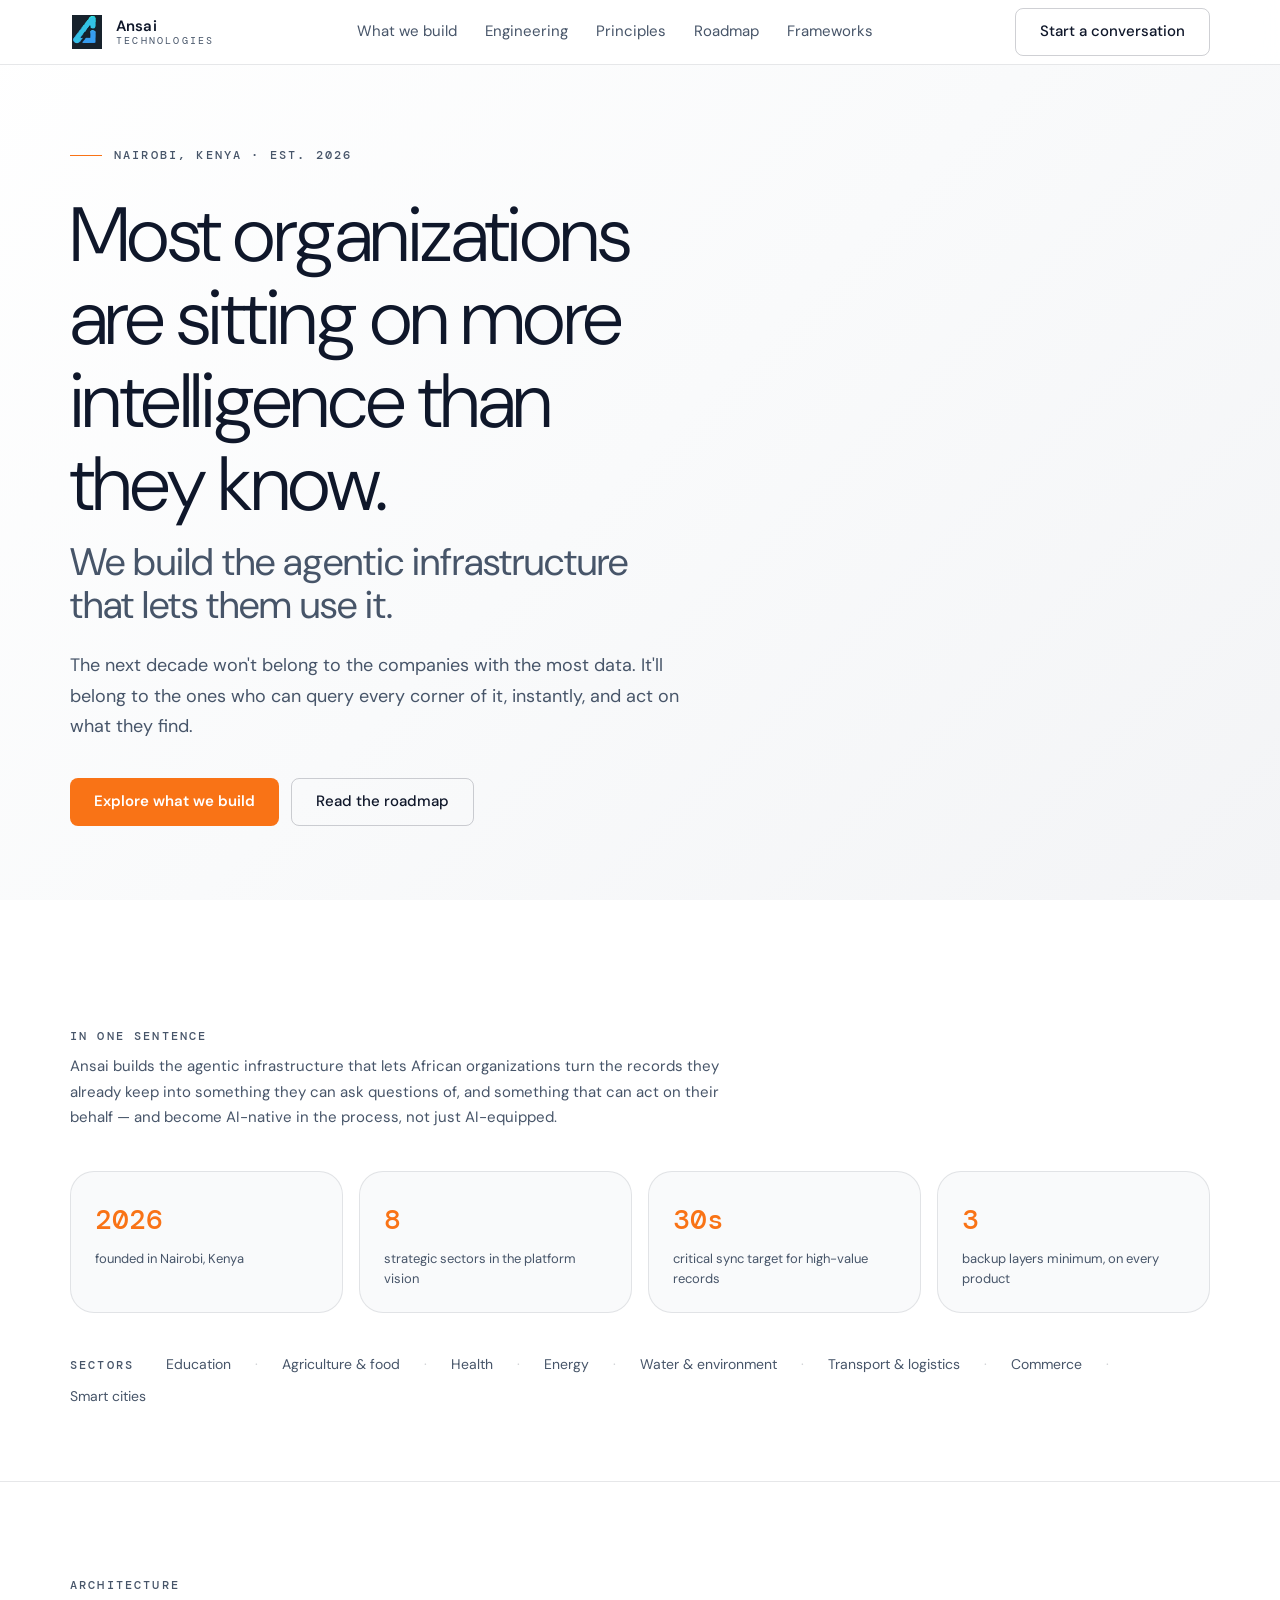
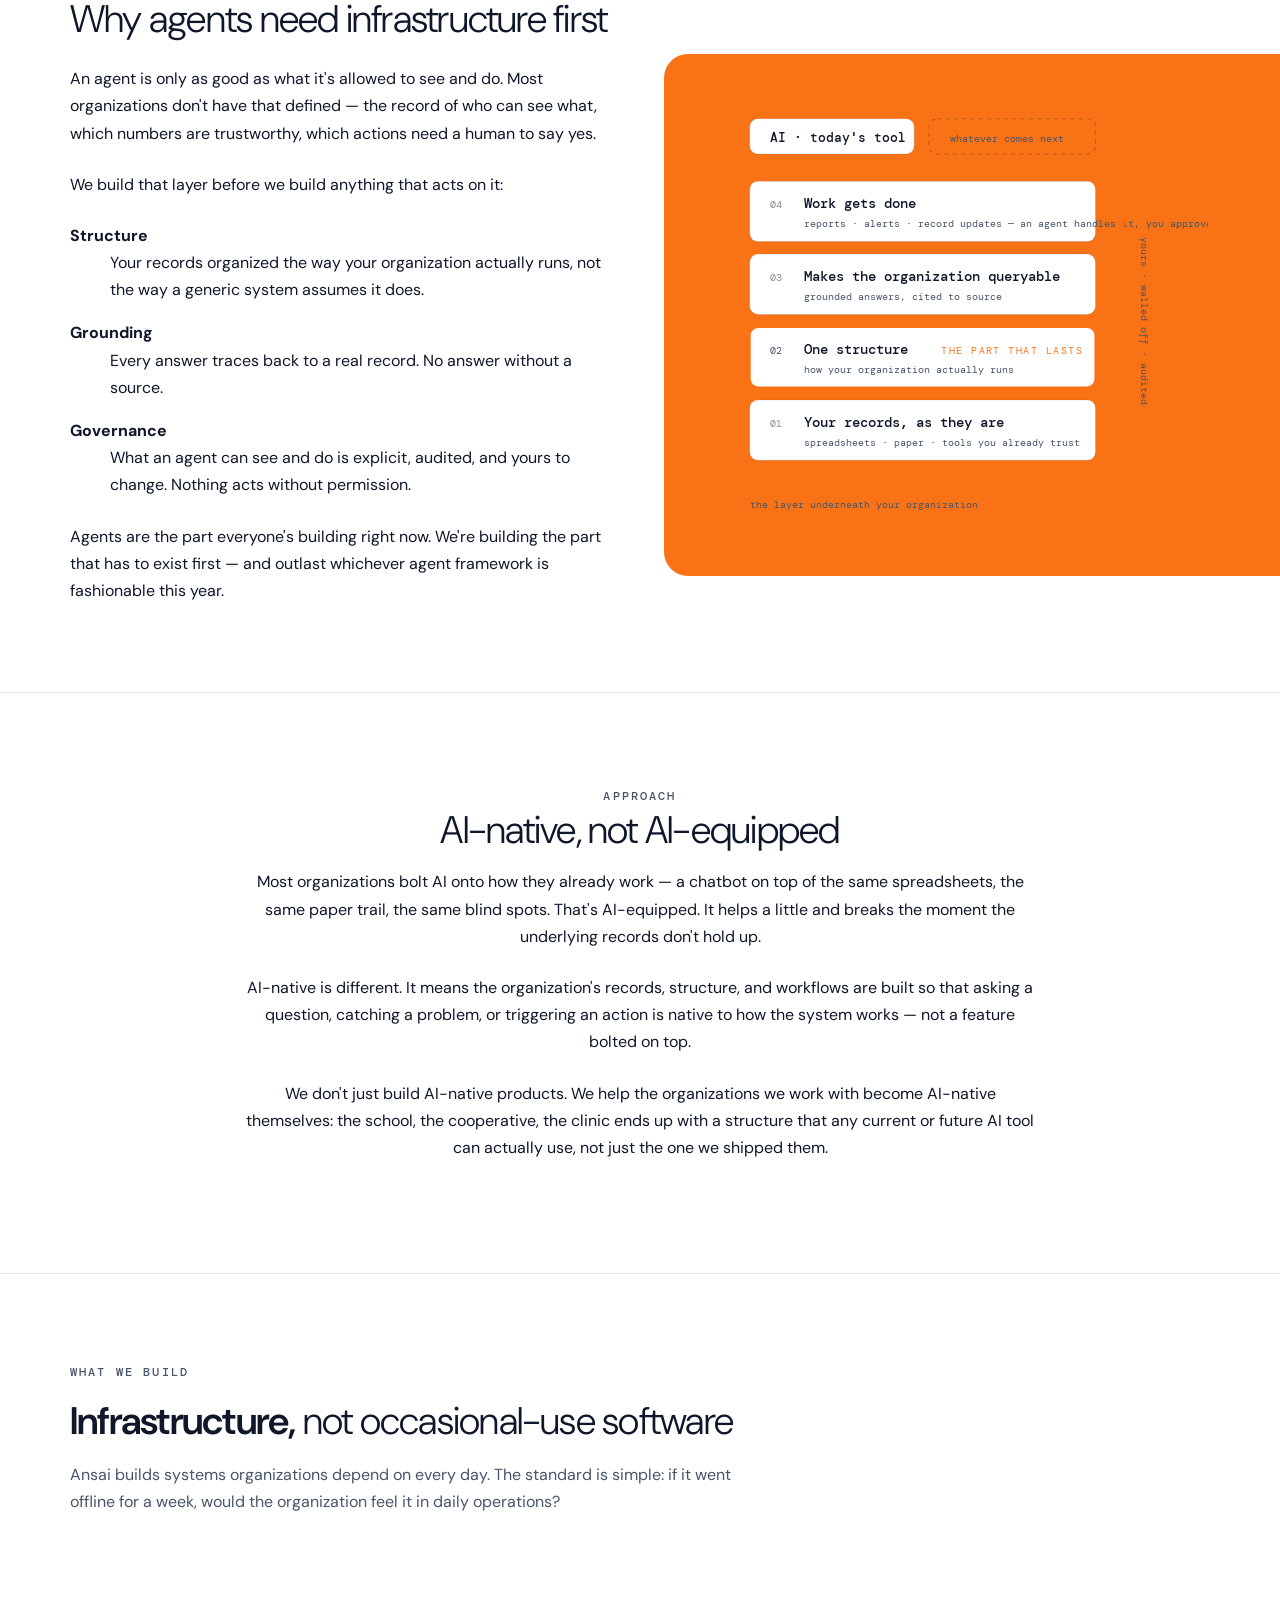
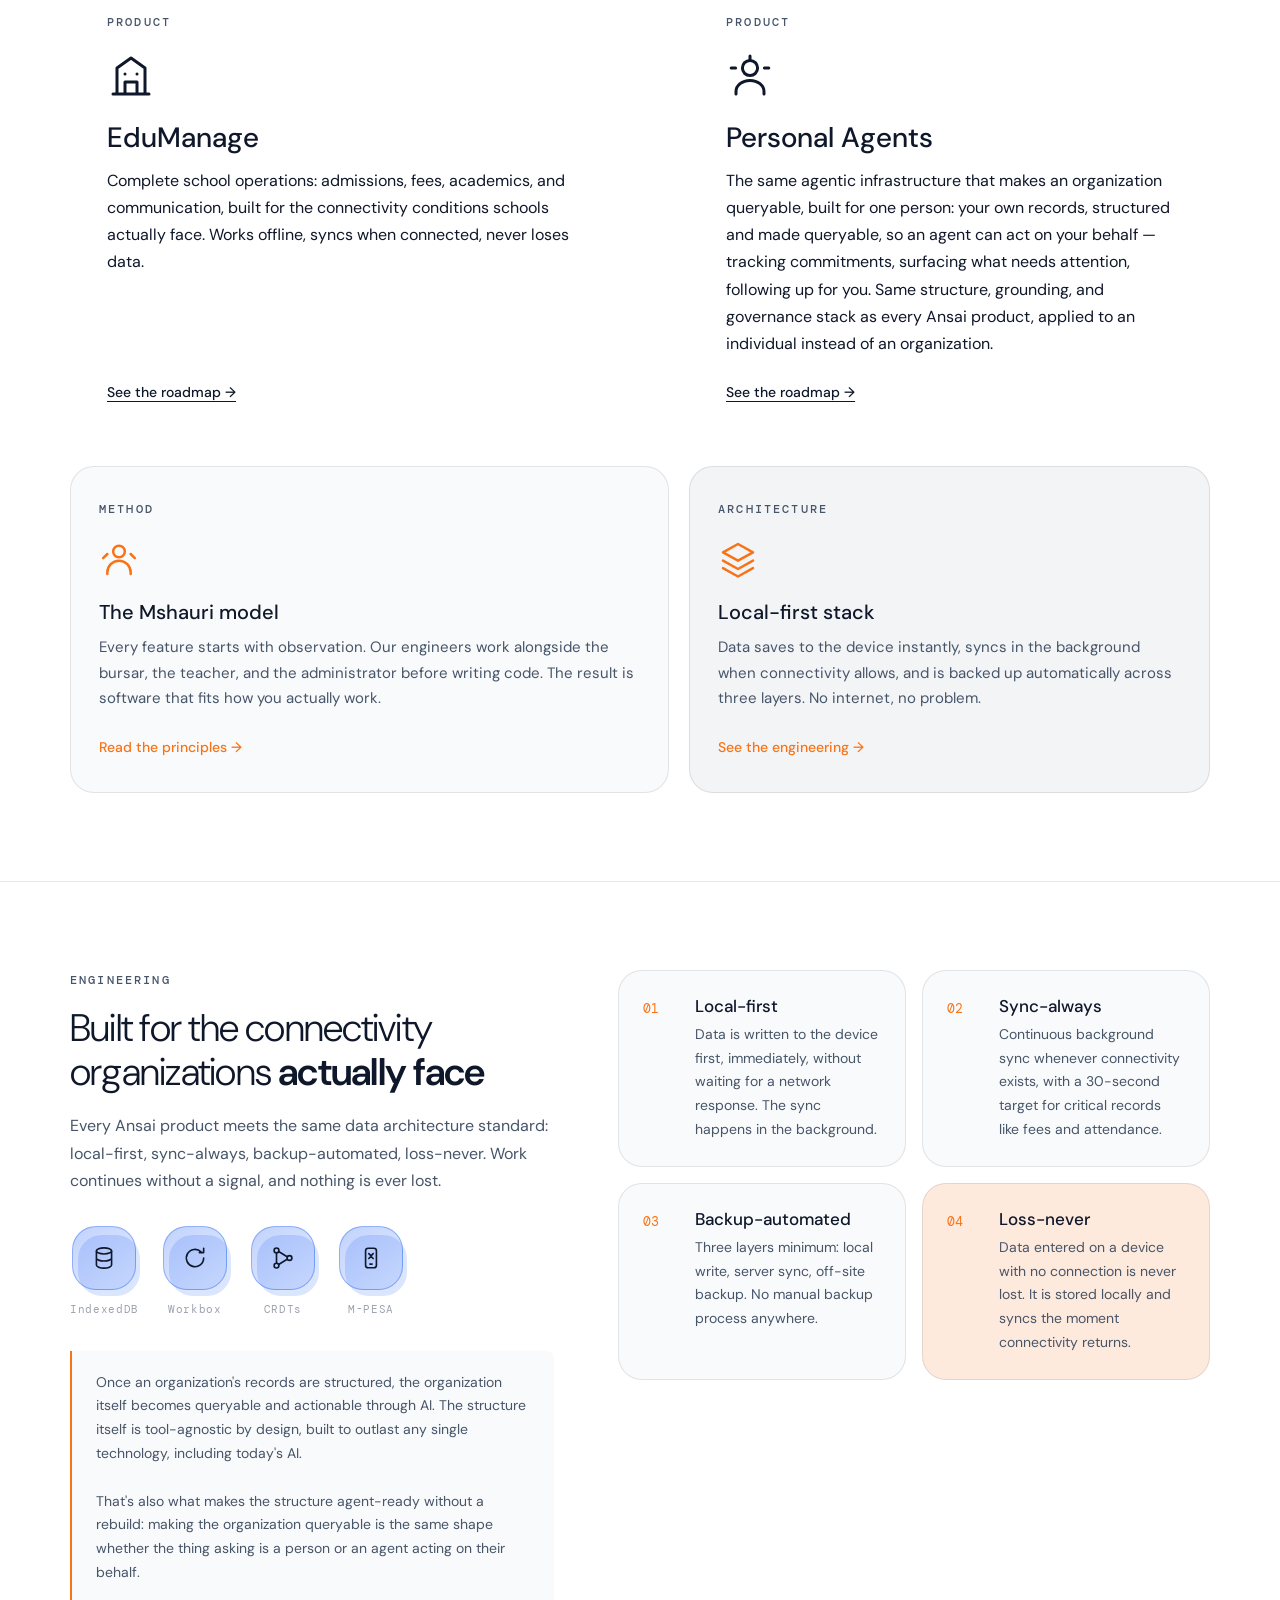
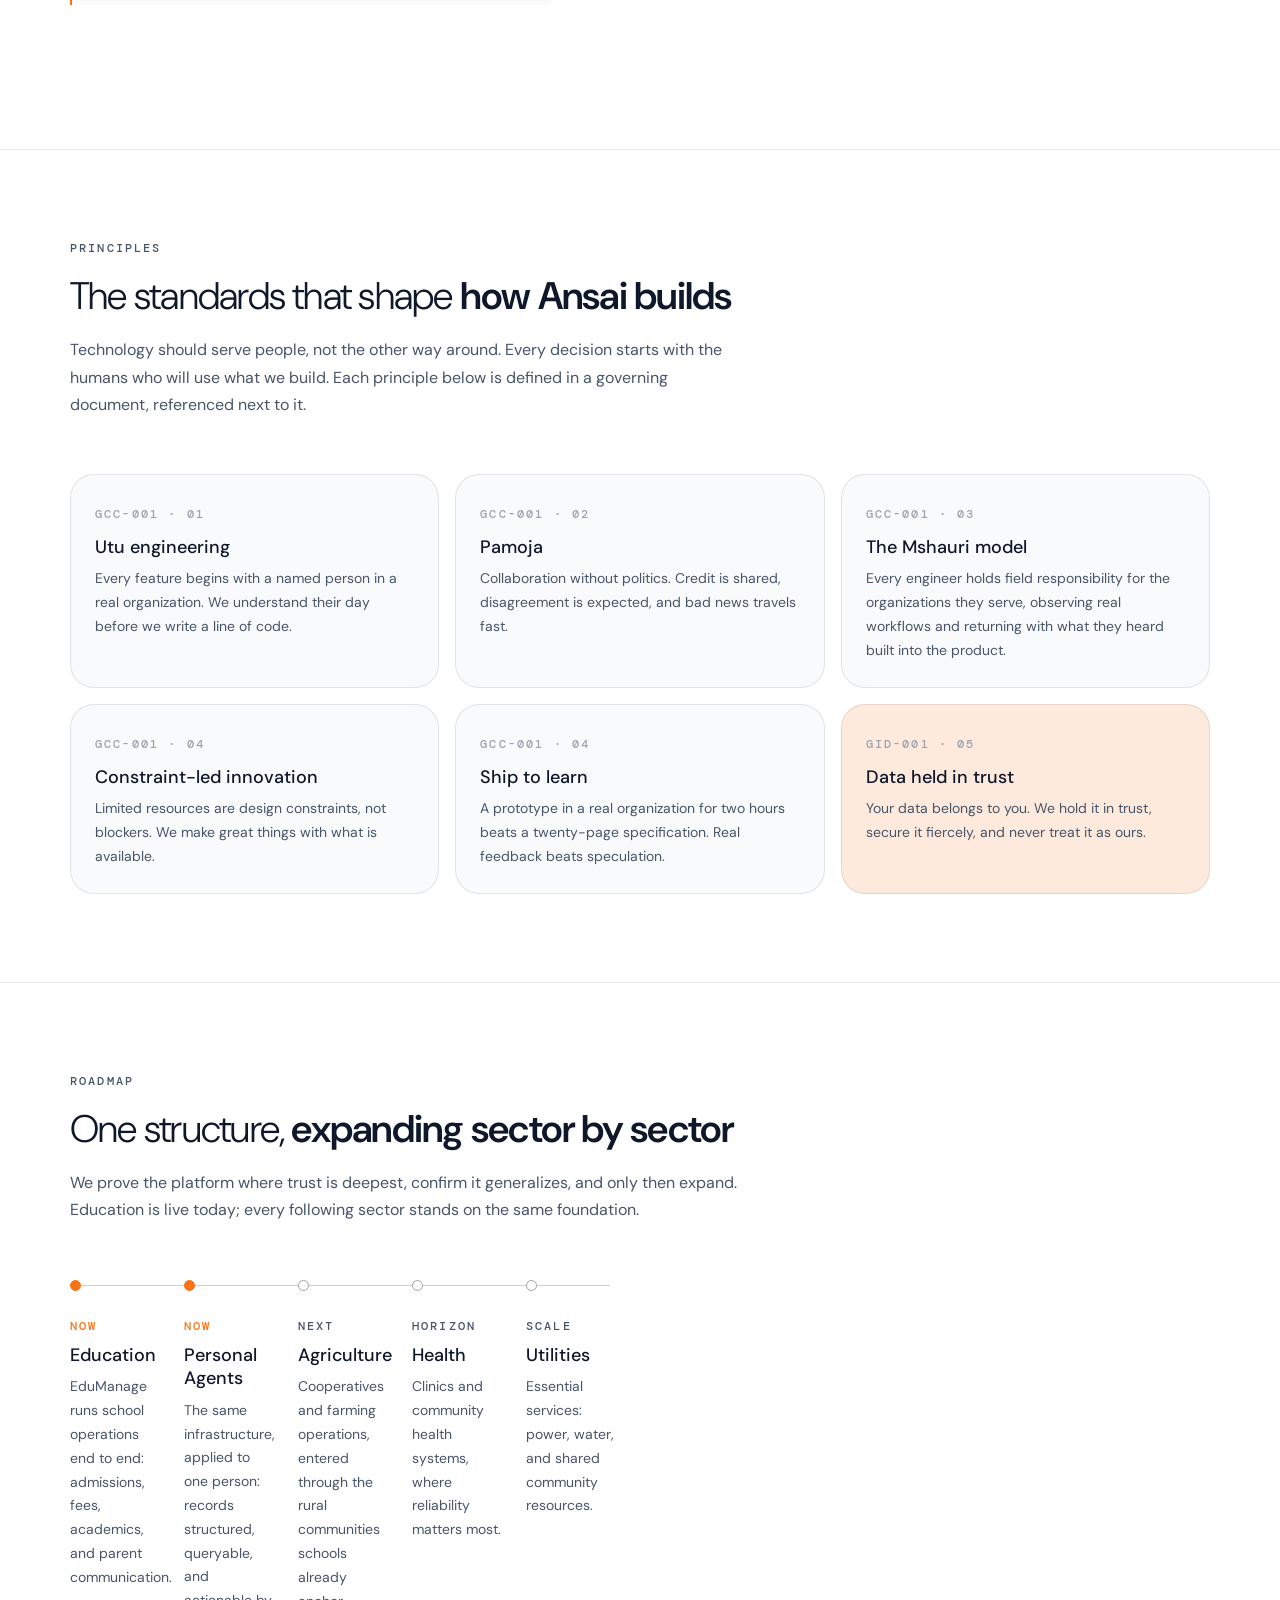
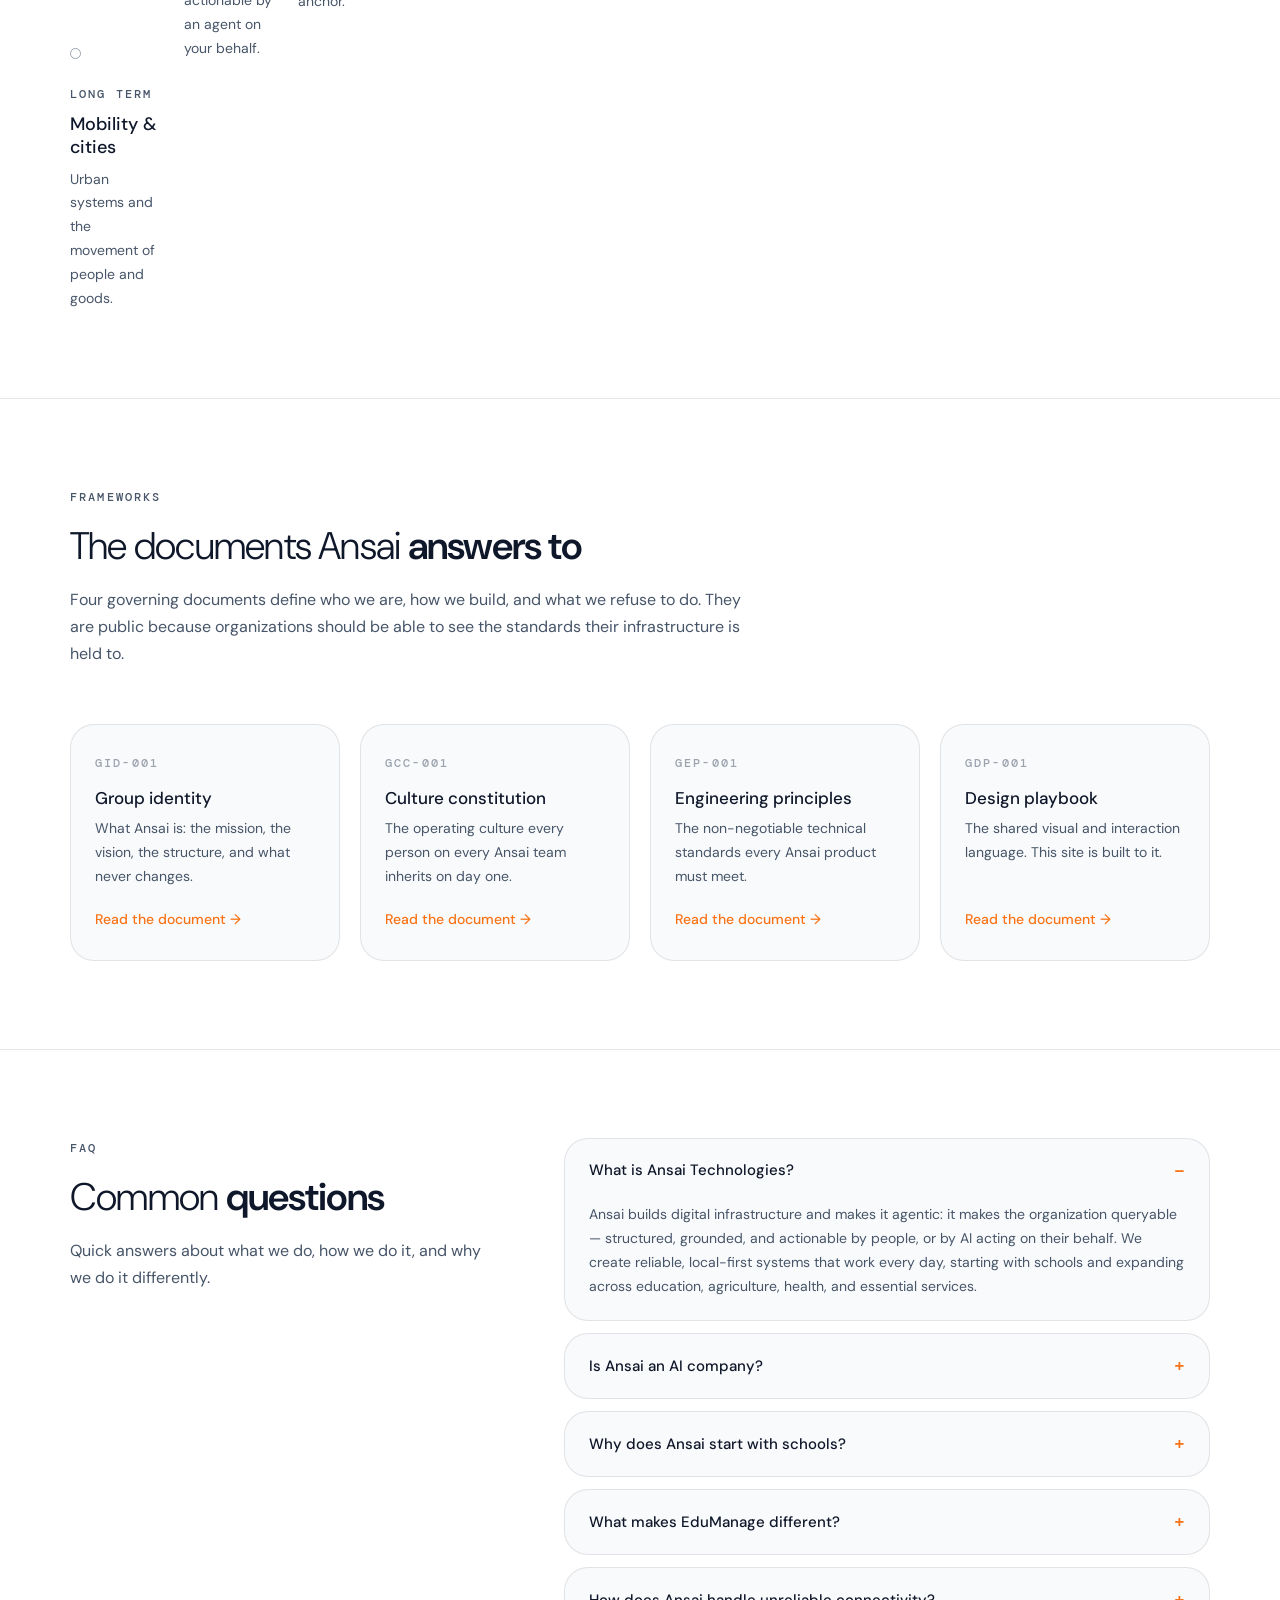
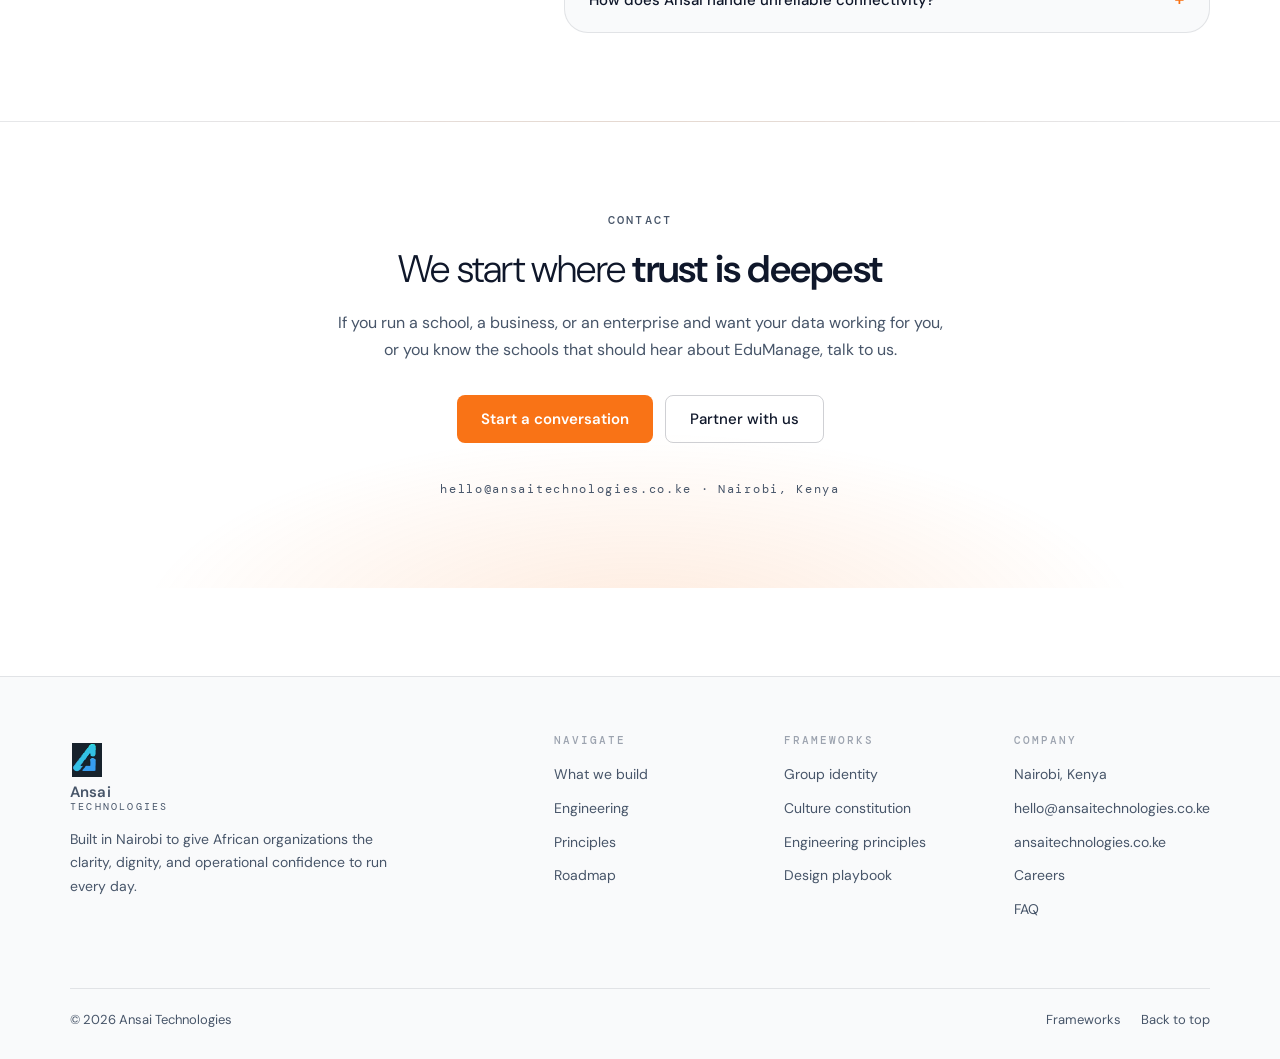
==== commit f48543c1: "Finalize Personal Agents roadmap label and verify copy swaps Co-authored-by: IamAmasai <94358022+Iam" ====
--- a/index.html
+++ b/index.html
@@ -510,7 +510,7 @@
             </div>
             <div class="timeline-stage is-active">
               <span class="mono-label">Now</span>
-              <h3>Personal agents</h3>
+              <h3>Personal Agents</h3>
               <p>
                 The same infrastructure, applied to one person: records structured, queryable, and
                 actionable by an agent on your behalf.
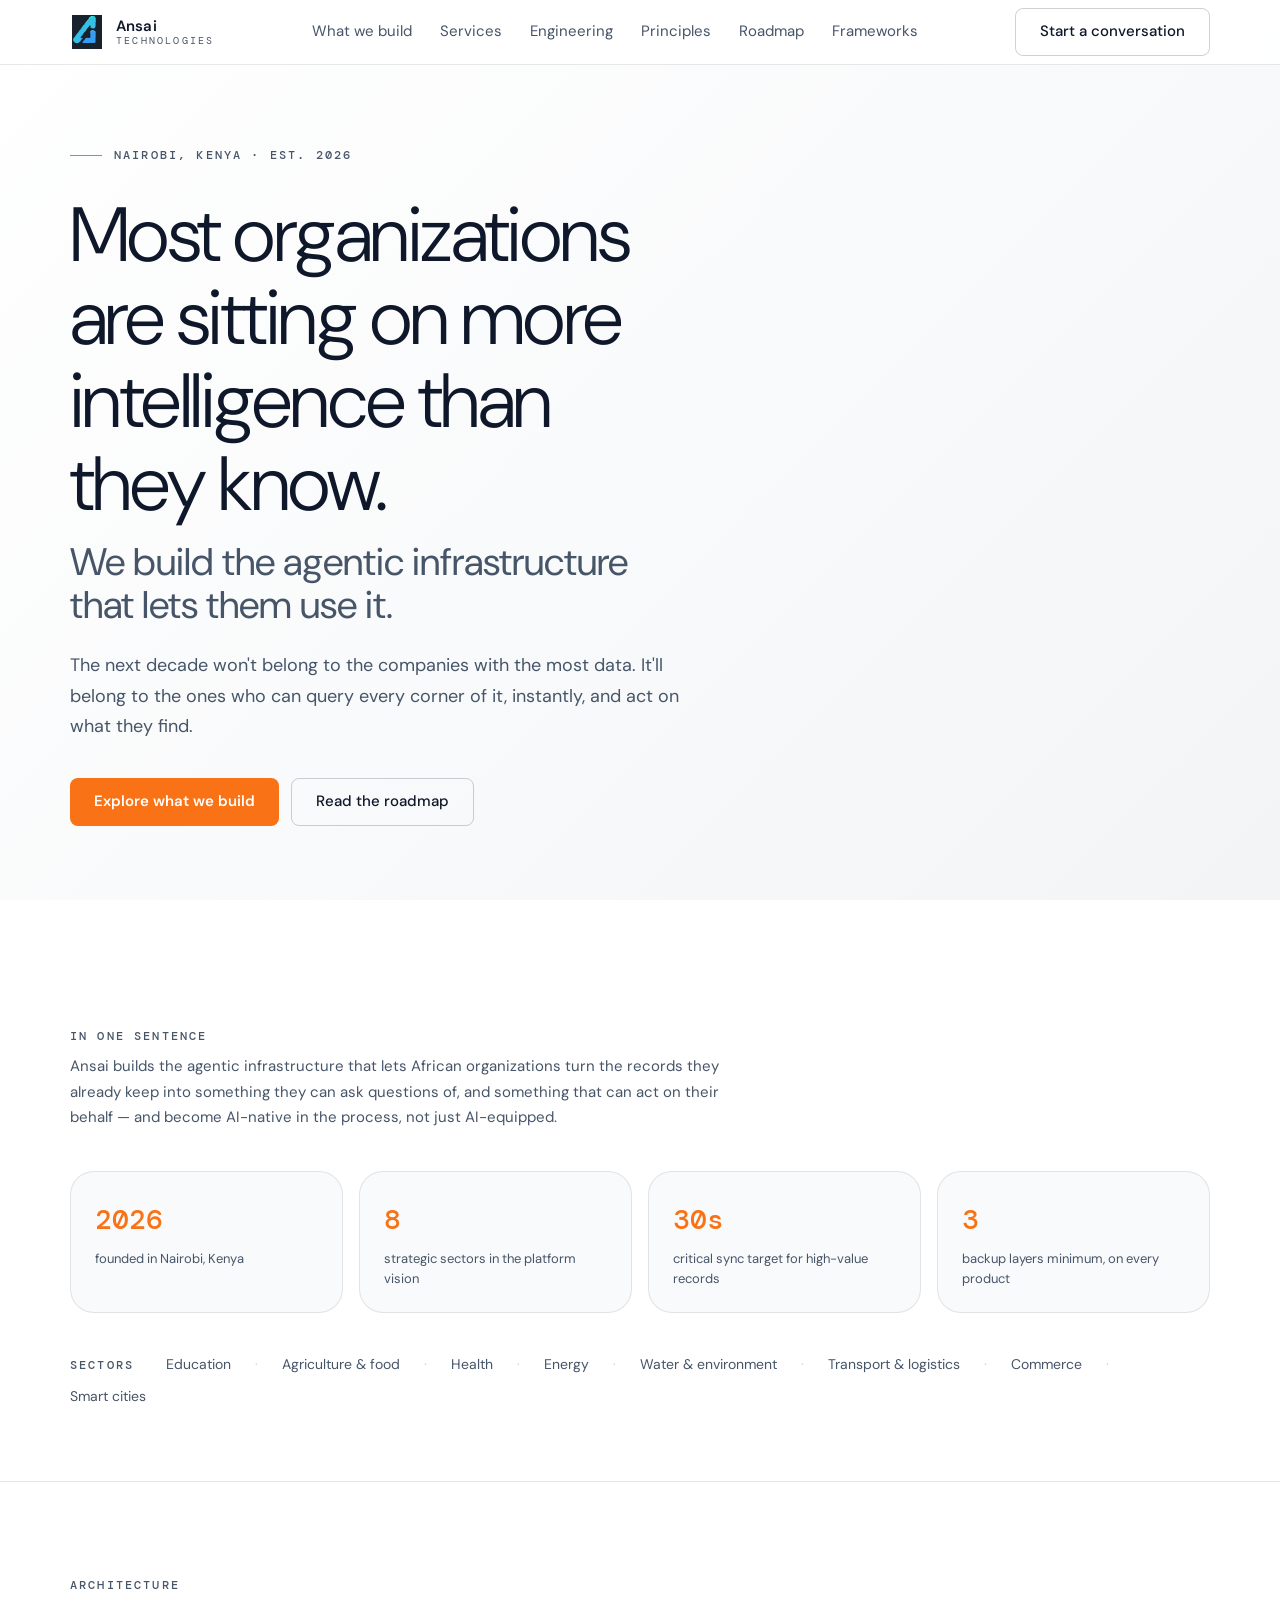
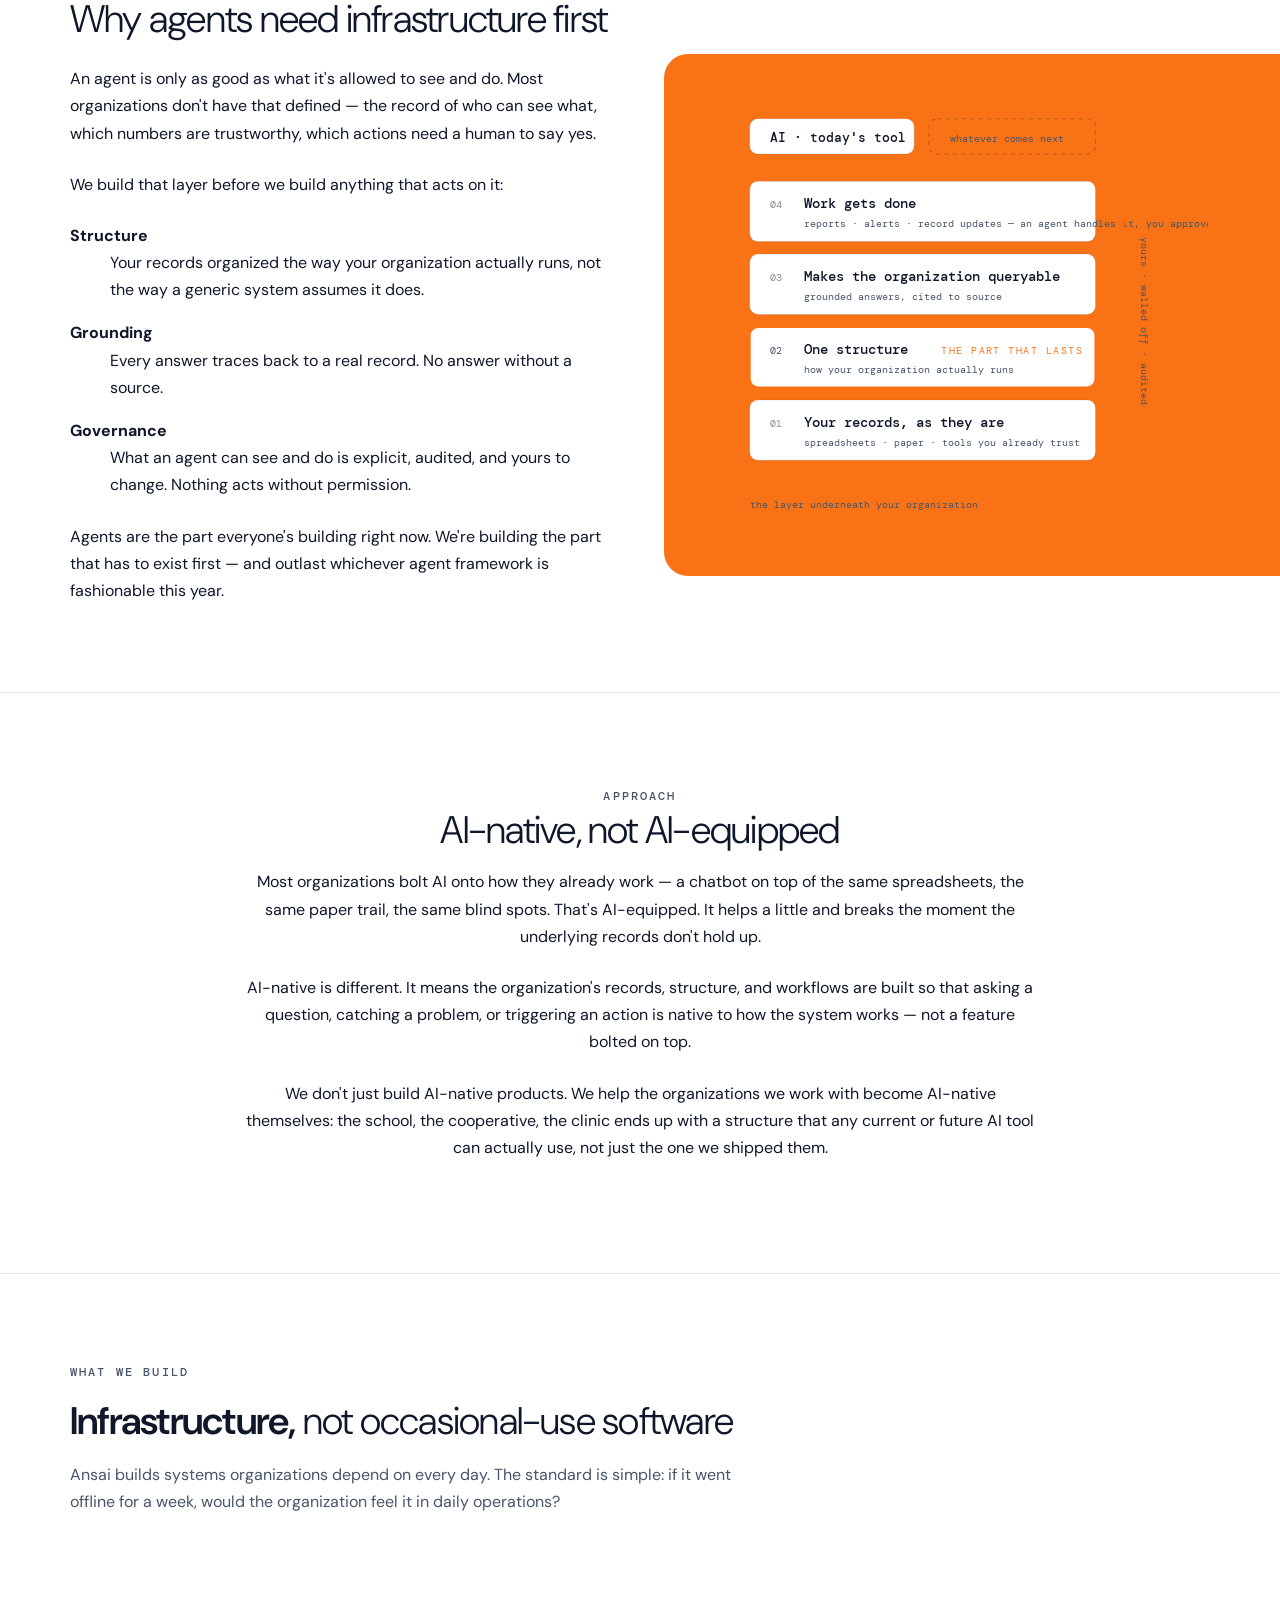
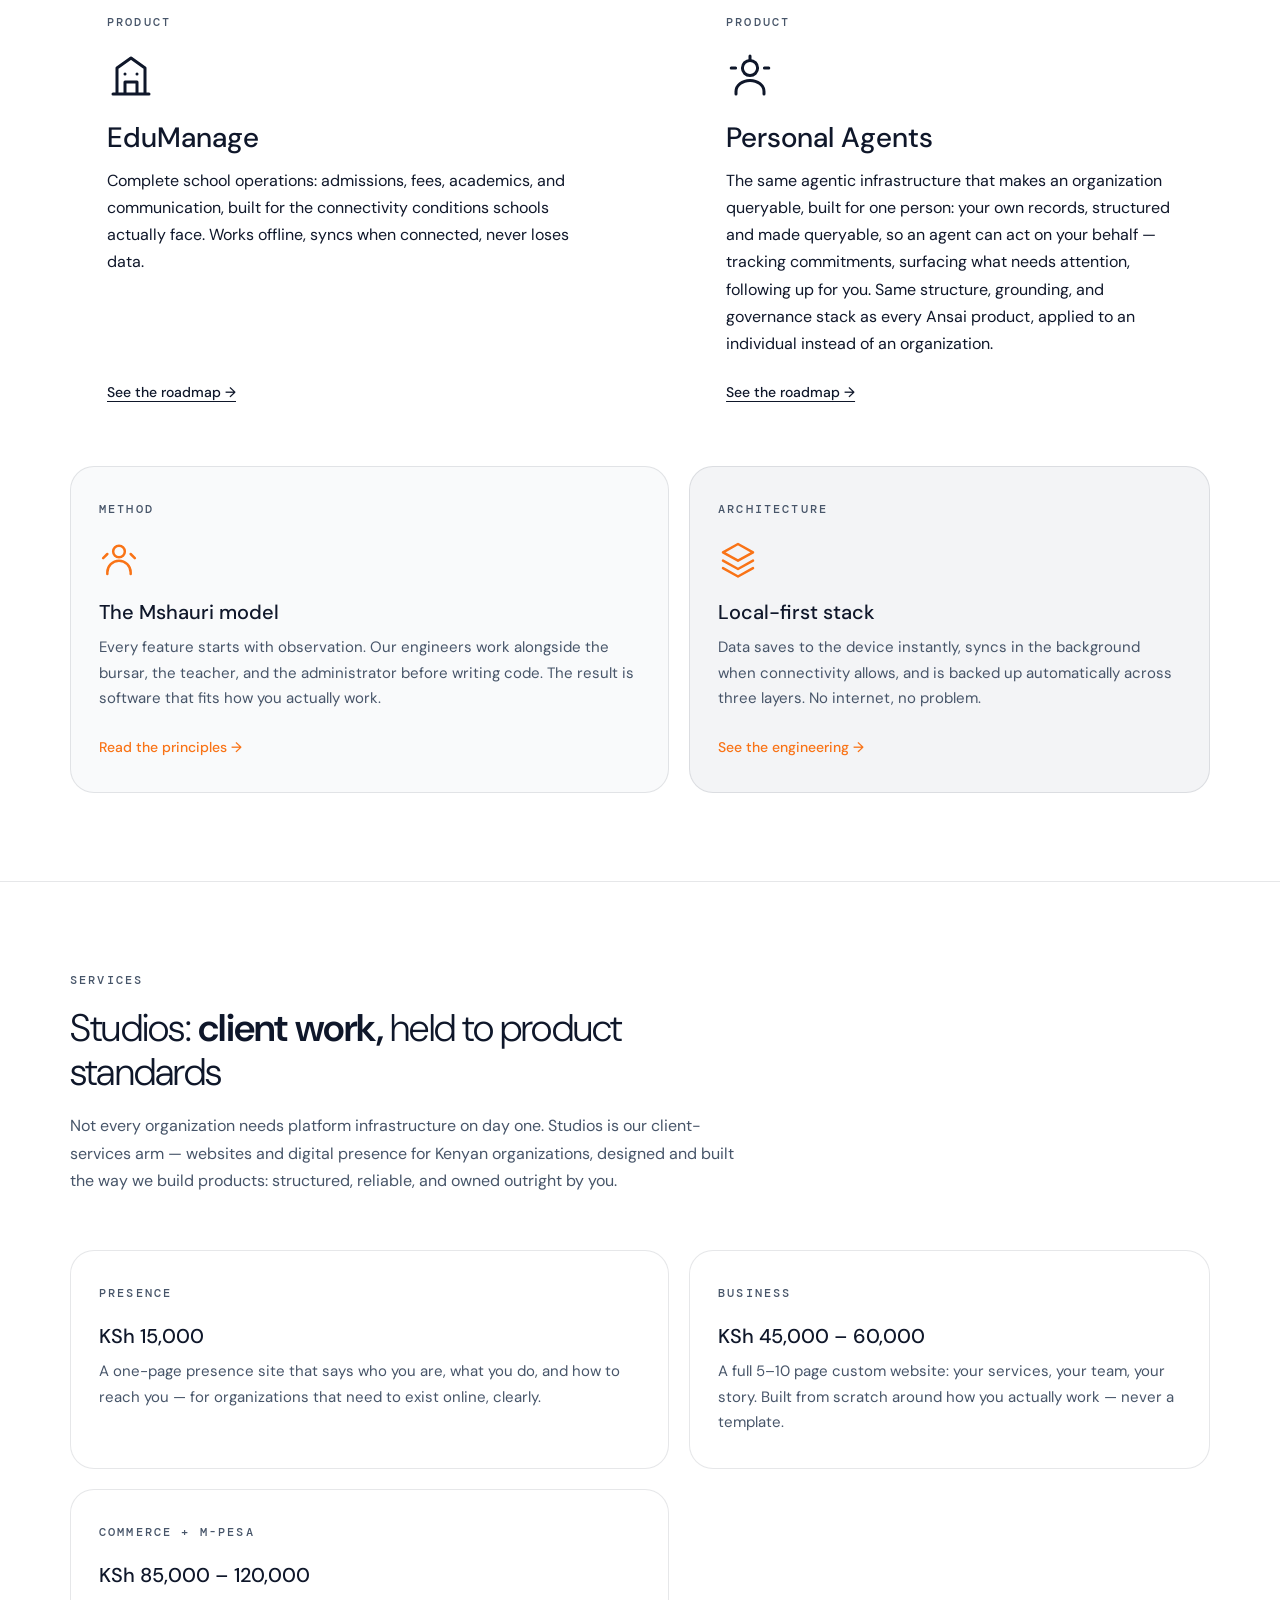
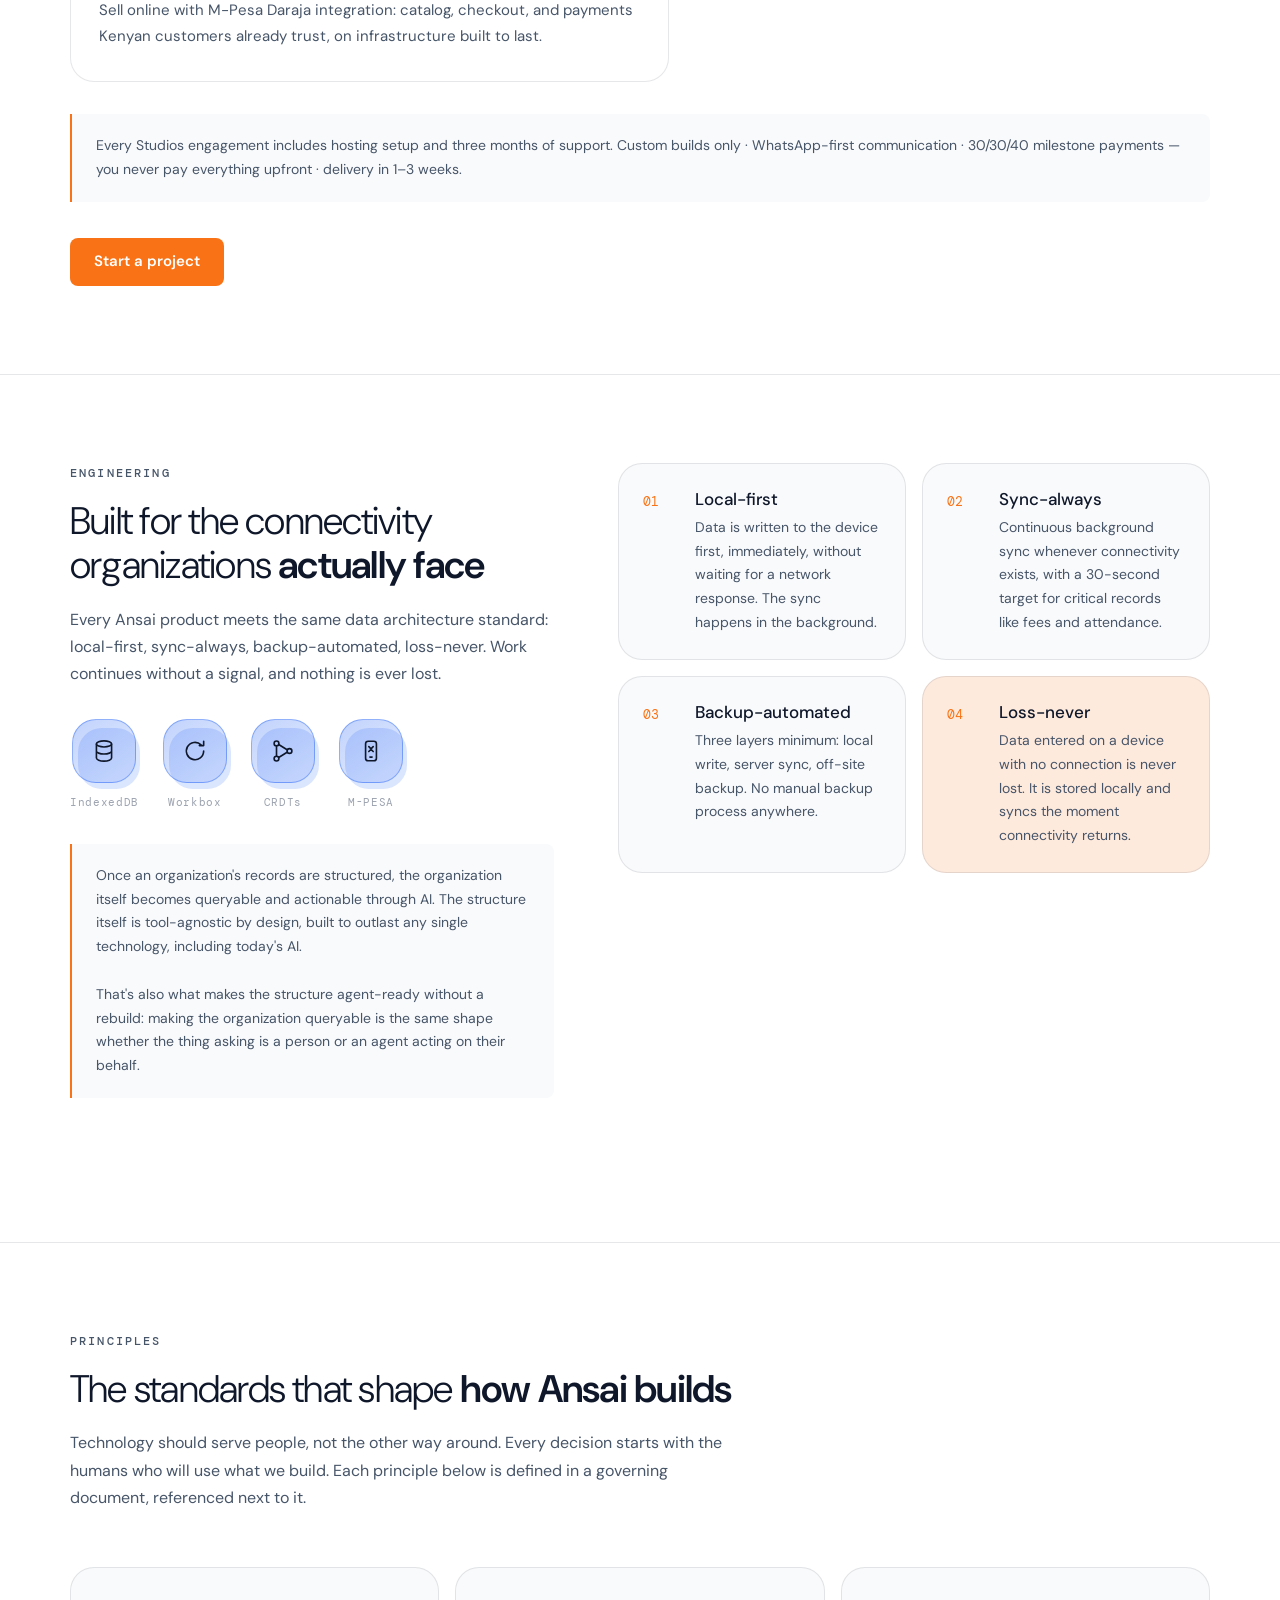
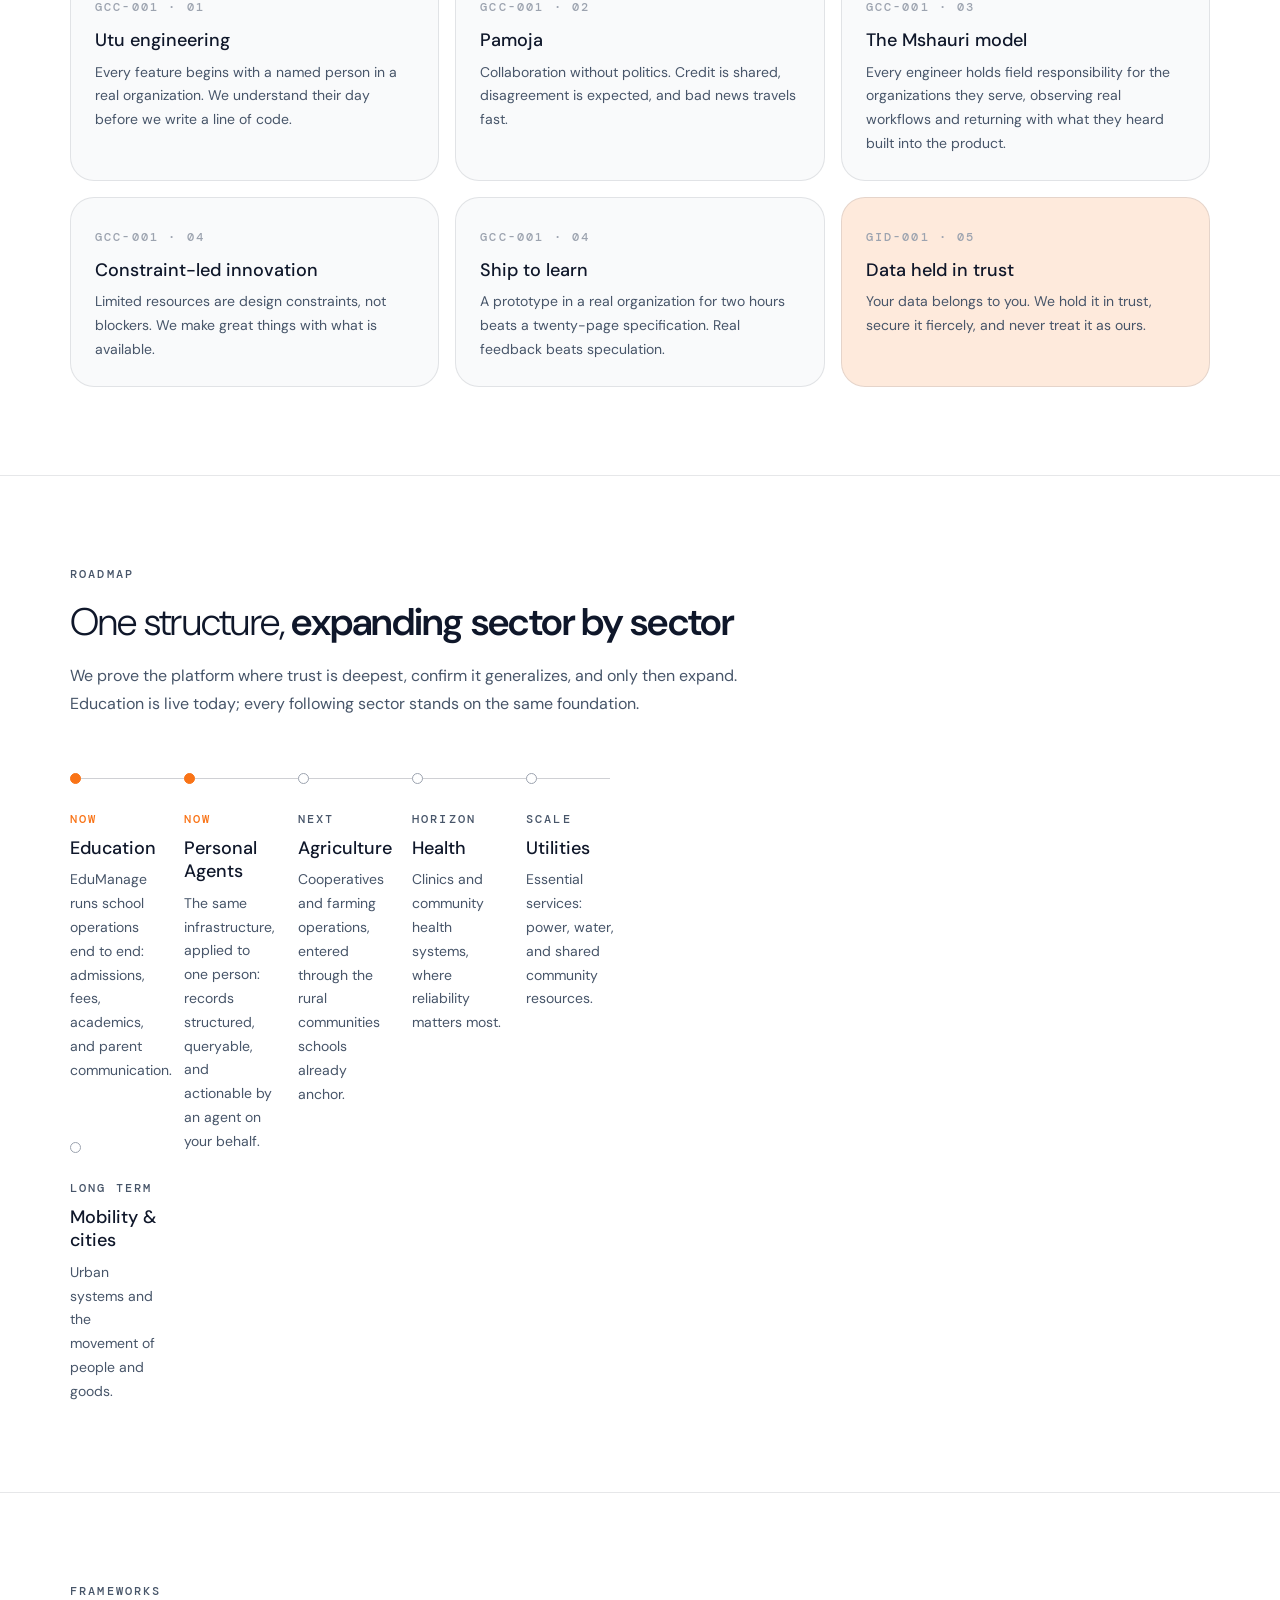
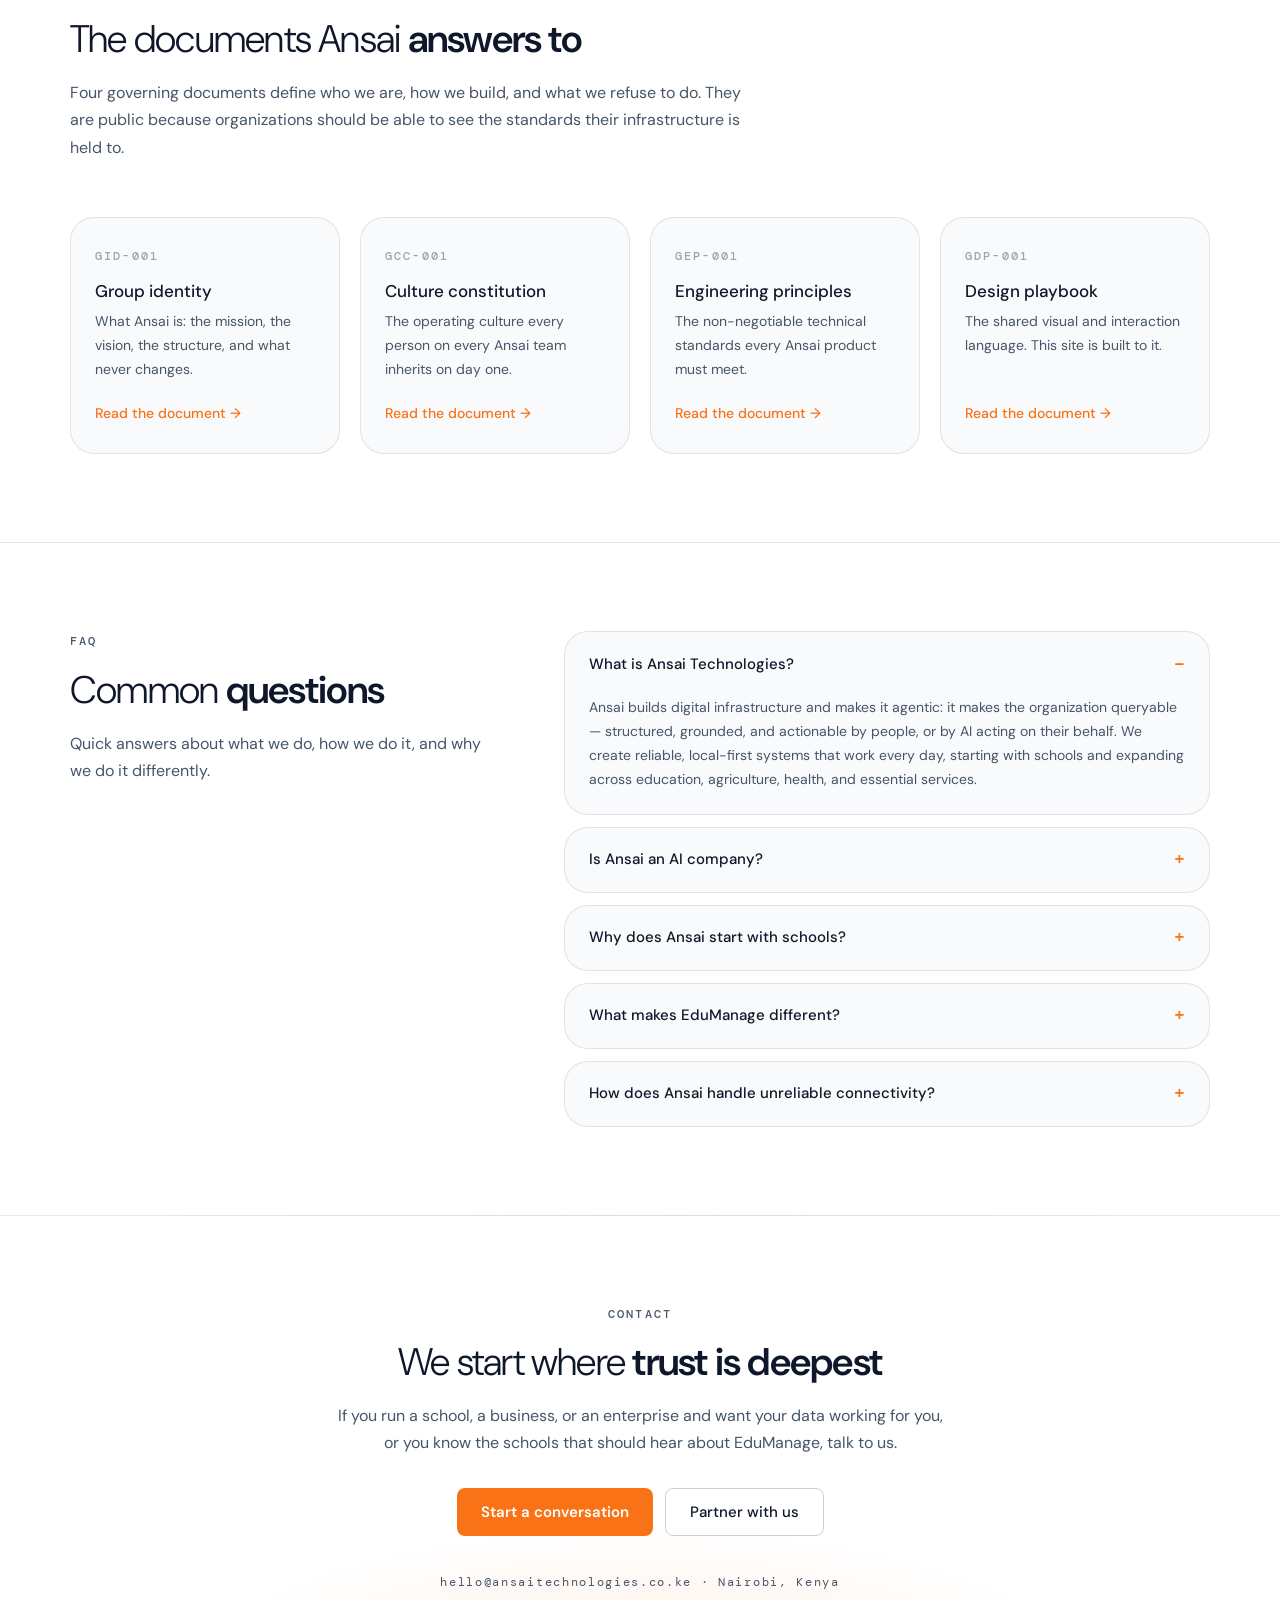
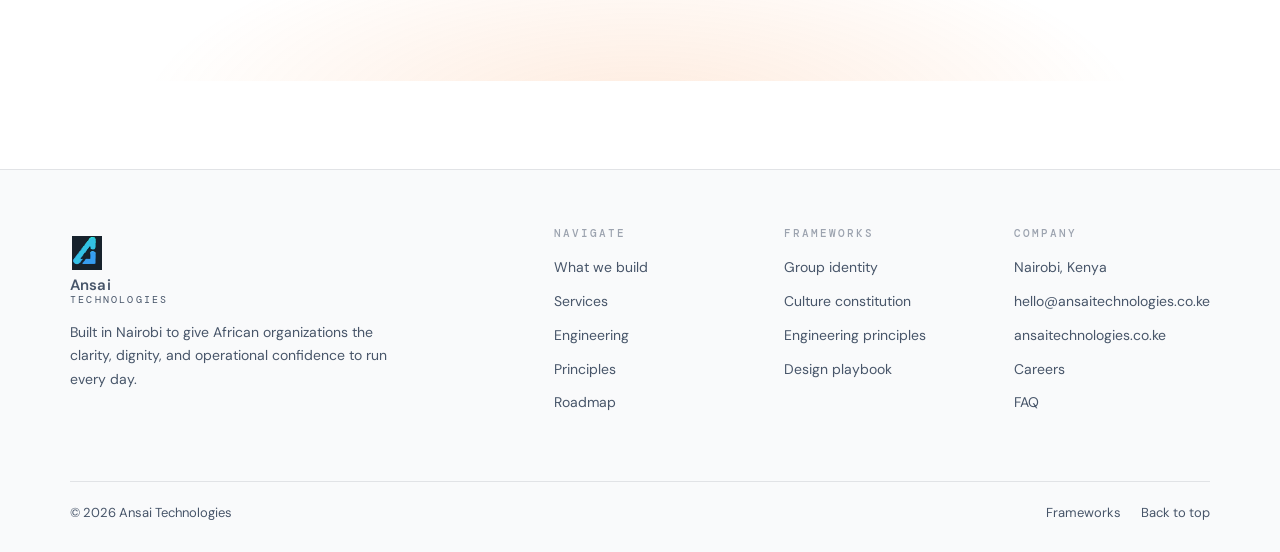
==== commit 20d25df8: "Add Studios services section; align site with services offered" ====
--- a/index.html
+++ b/index.html
@@ -34,6 +34,7 @@
 
         <nav class="site-nav" id="site-nav">
           <a href="#products">What we build</a>
+          <a href="#services">Services</a>
           <a href="#engineering">Engineering</a>
           <a href="#principles">Principles</a>
           <a href="#roadmap">Roadmap</a>
@@ -311,6 +312,62 @@
               </p>
               <a class="cell-link" href="#engineering">See the engineering →</a>
             </article>
+          </div>
+        </div>
+      </section>
+
+      <section class="section" id="services">
+        <div class="container">
+          <div class="section-heading">
+            <span class="mono-label">Services</span>
+            <h2 class="h1">Studios: <strong>client work,</strong> held to product standards</h2>
+            <p>
+              Not every organization needs platform infrastructure on day one. Studios is our
+              client-services arm — websites and digital presence for Kenyan organizations,
+              designed and built the way we build products: structured, reliable, and owned
+              outright by you.
+            </p>
+          </div>
+
+          <div class="bento">
+            <article class="bento-cell">
+              <span class="mono-label">Presence</span>
+              <h3>KSh 15,000</h3>
+              <p>
+                A one-page presence site that says who you are, what you do, and how to reach
+                you — for organizations that need to exist online, clearly.
+              </p>
+            </article>
+
+            <article class="bento-cell">
+              <span class="mono-label">Business</span>
+              <h3>KSh 45,000 – 60,000</h3>
+              <p>
+                A full 5–10 page custom website: your services, your team, your story. Built
+                from scratch around how you actually work — never a template.
+              </p>
+            </article>
+
+            <article class="bento-cell">
+              <span class="mono-label">Commerce + M-Pesa</span>
+              <h3>KSh 85,000 – 120,000</h3>
+              <p>
+                Sell online with M-Pesa Daraja integration: catalog, checkout, and payments
+                Kenyan customers already trust, on infrastructure built to last.
+              </p>
+            </article>
+          </div>
+
+          <div class="eng-note">
+            <p>
+              Every Studios engagement includes hosting setup and three months of support.
+              Custom builds only · WhatsApp-first communication · 30/30/40 milestone payments —
+              you never pay everything upfront · delivery in 1–3 weeks.
+            </p>
+          </div>
+
+          <div class="hero-actions">
+            <a class="button button-primary" href="mailto:hello@ansaitechnologies.co.ke">Start a project</a>
           </div>
         </div>
       </section>
@@ -681,6 +738,7 @@
         <div>
           <h3>Navigate</h3>
           <a href="#products">What we build</a>
+          <a href="#services">Services</a>
           <a href="#engineering">Engineering</a>
           <a href="#principles">Principles</a>
           <a href="#roadmap">Roadmap</a>
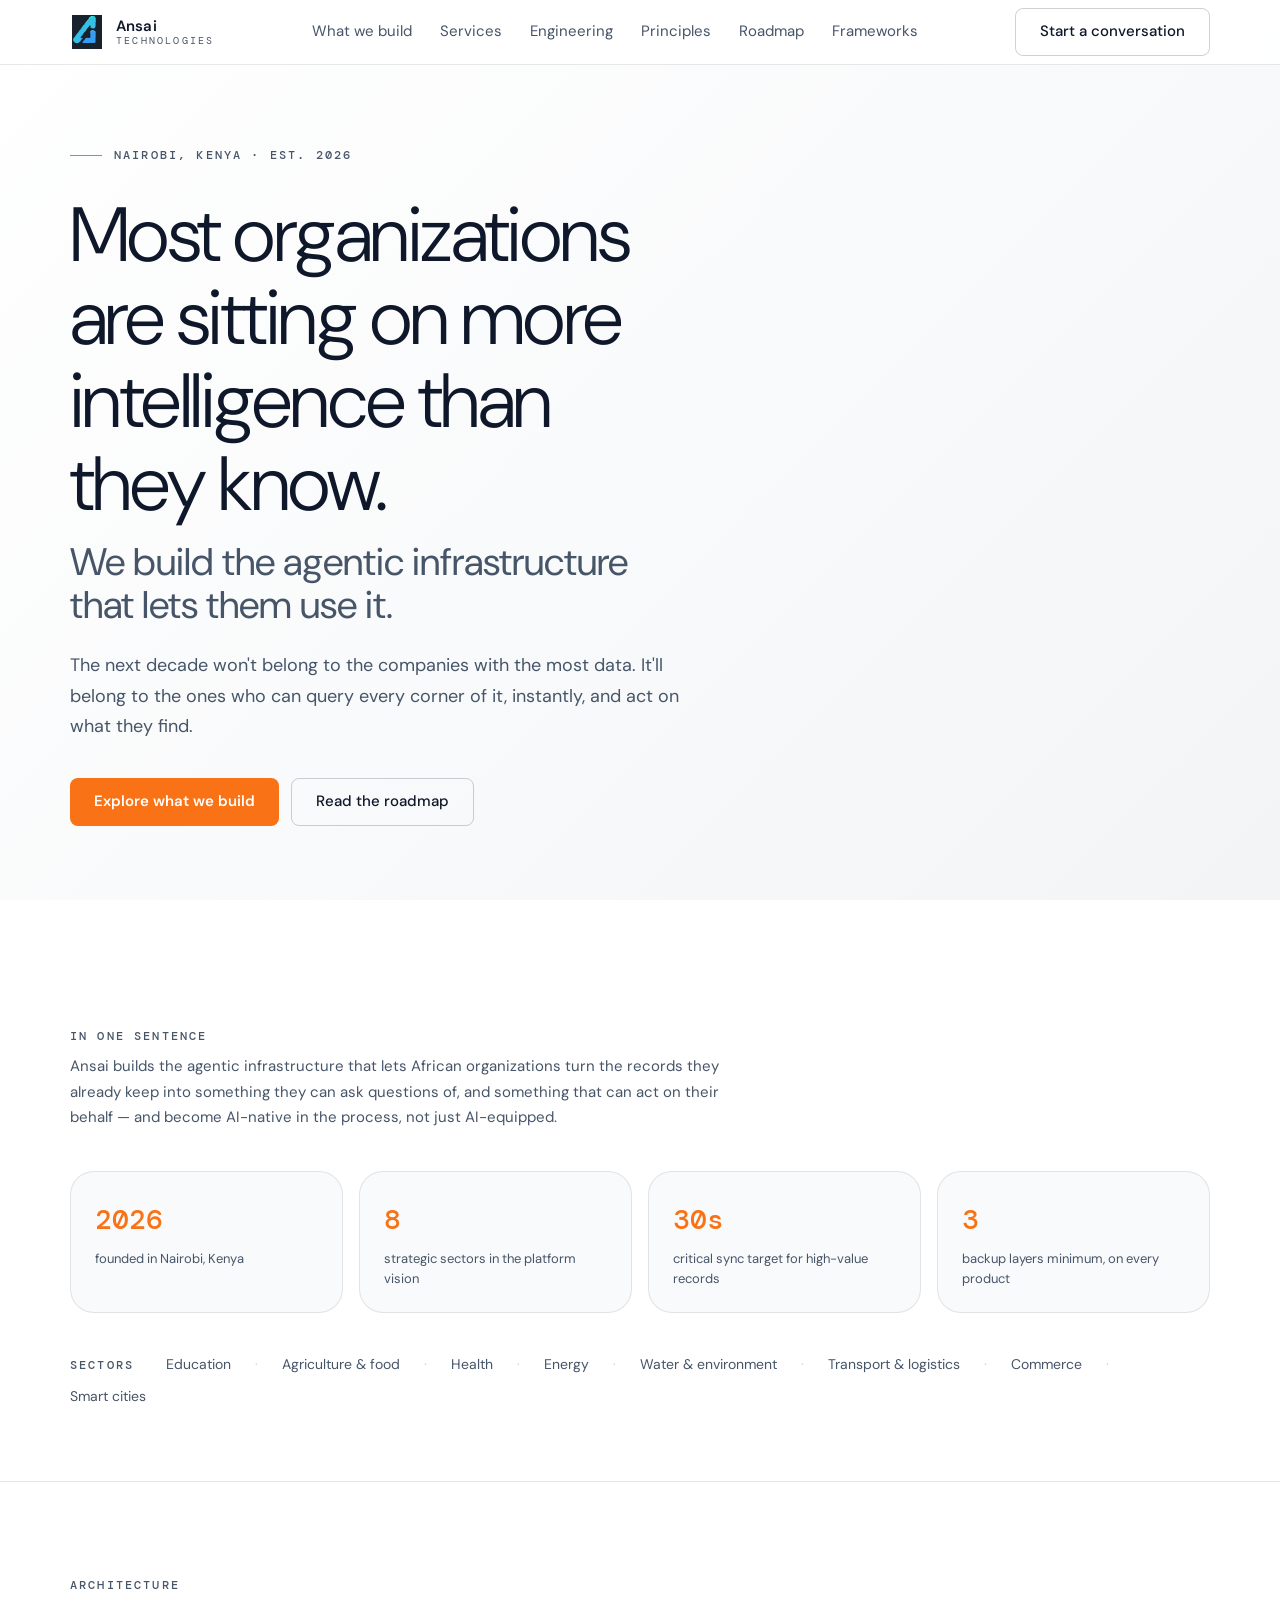
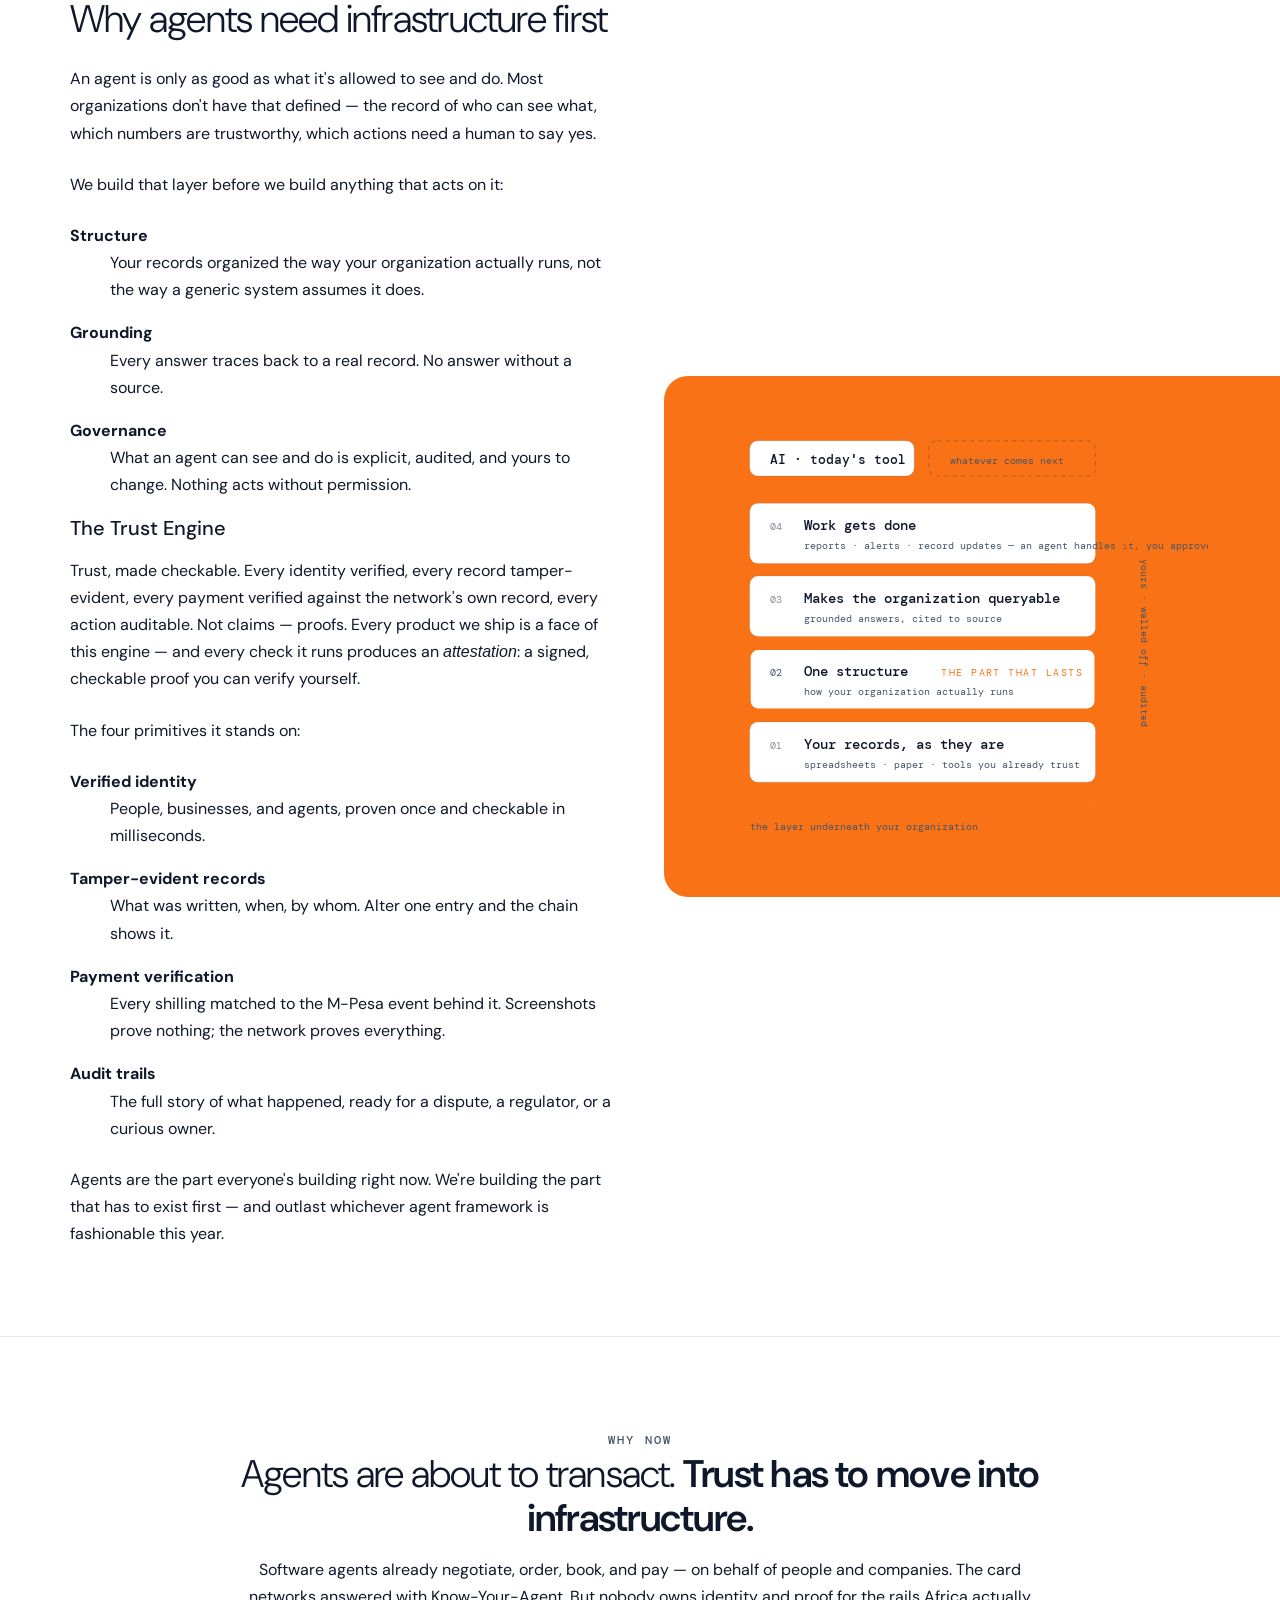
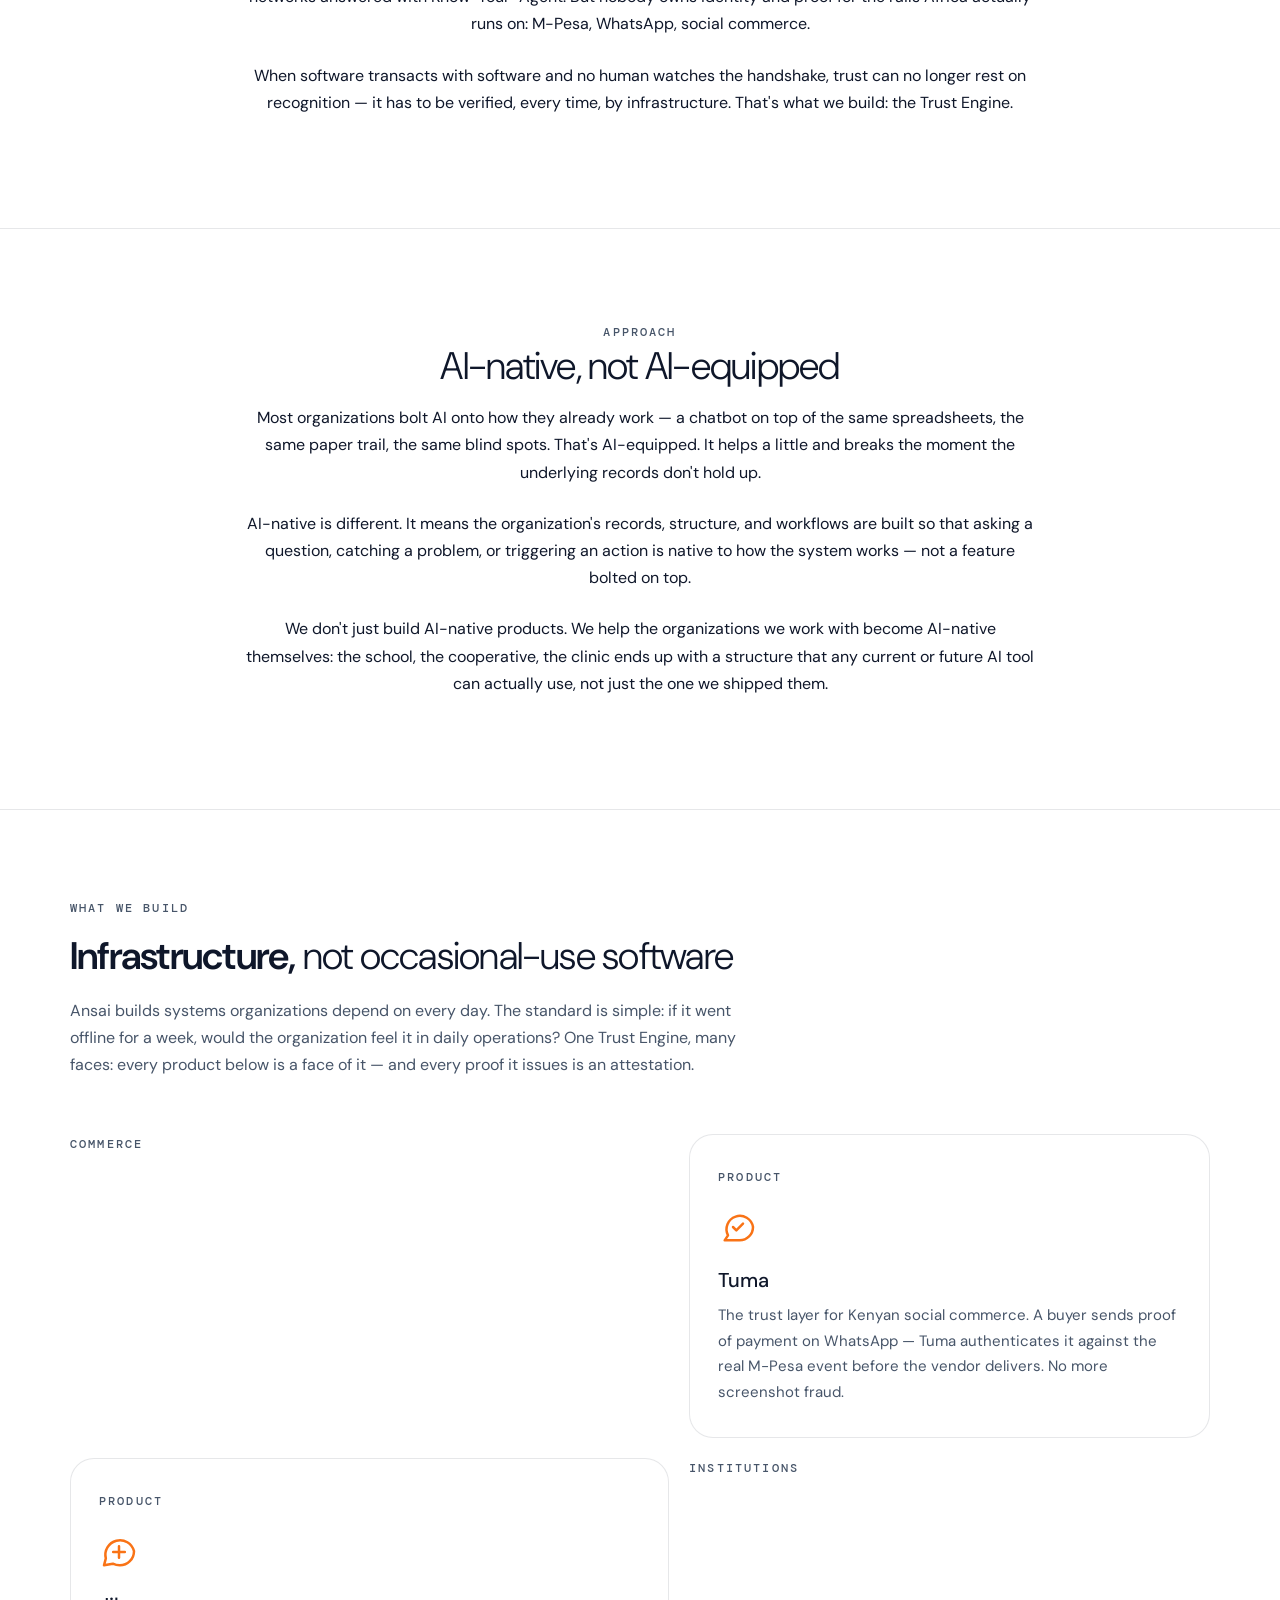
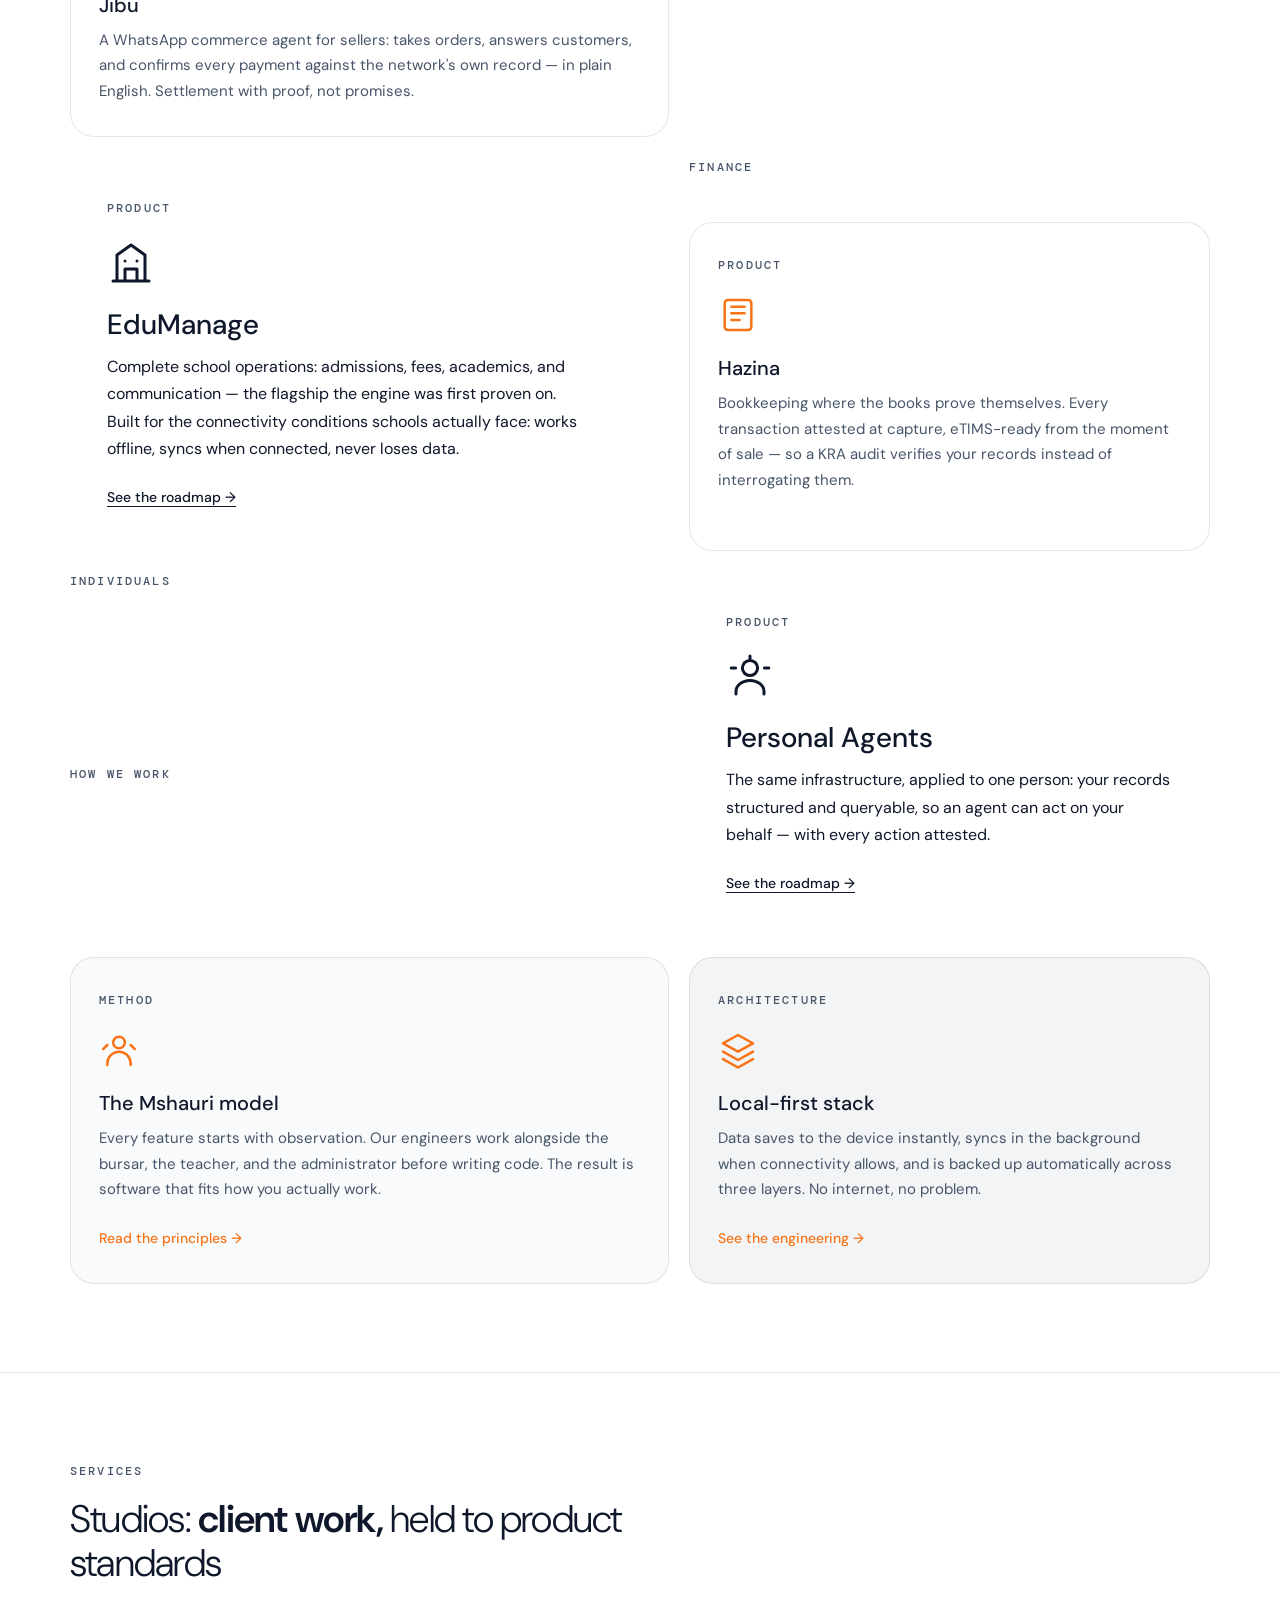
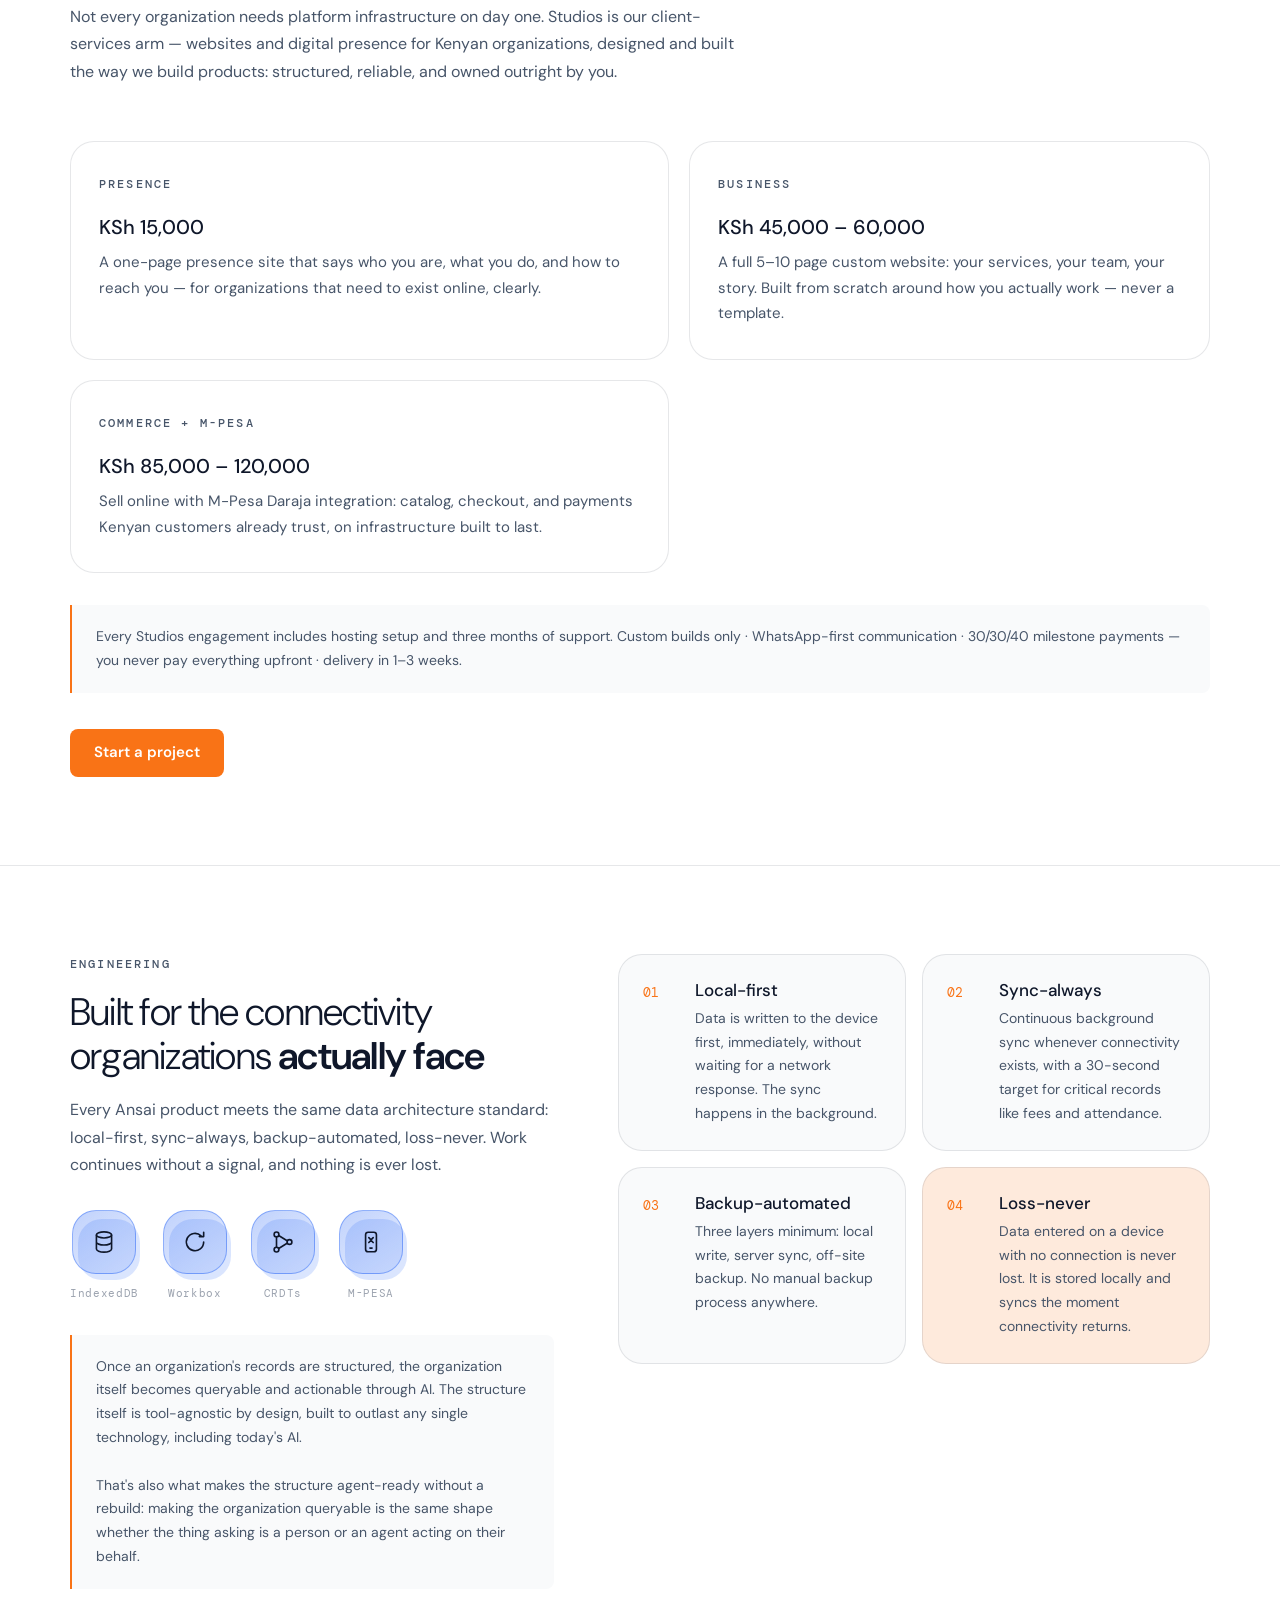
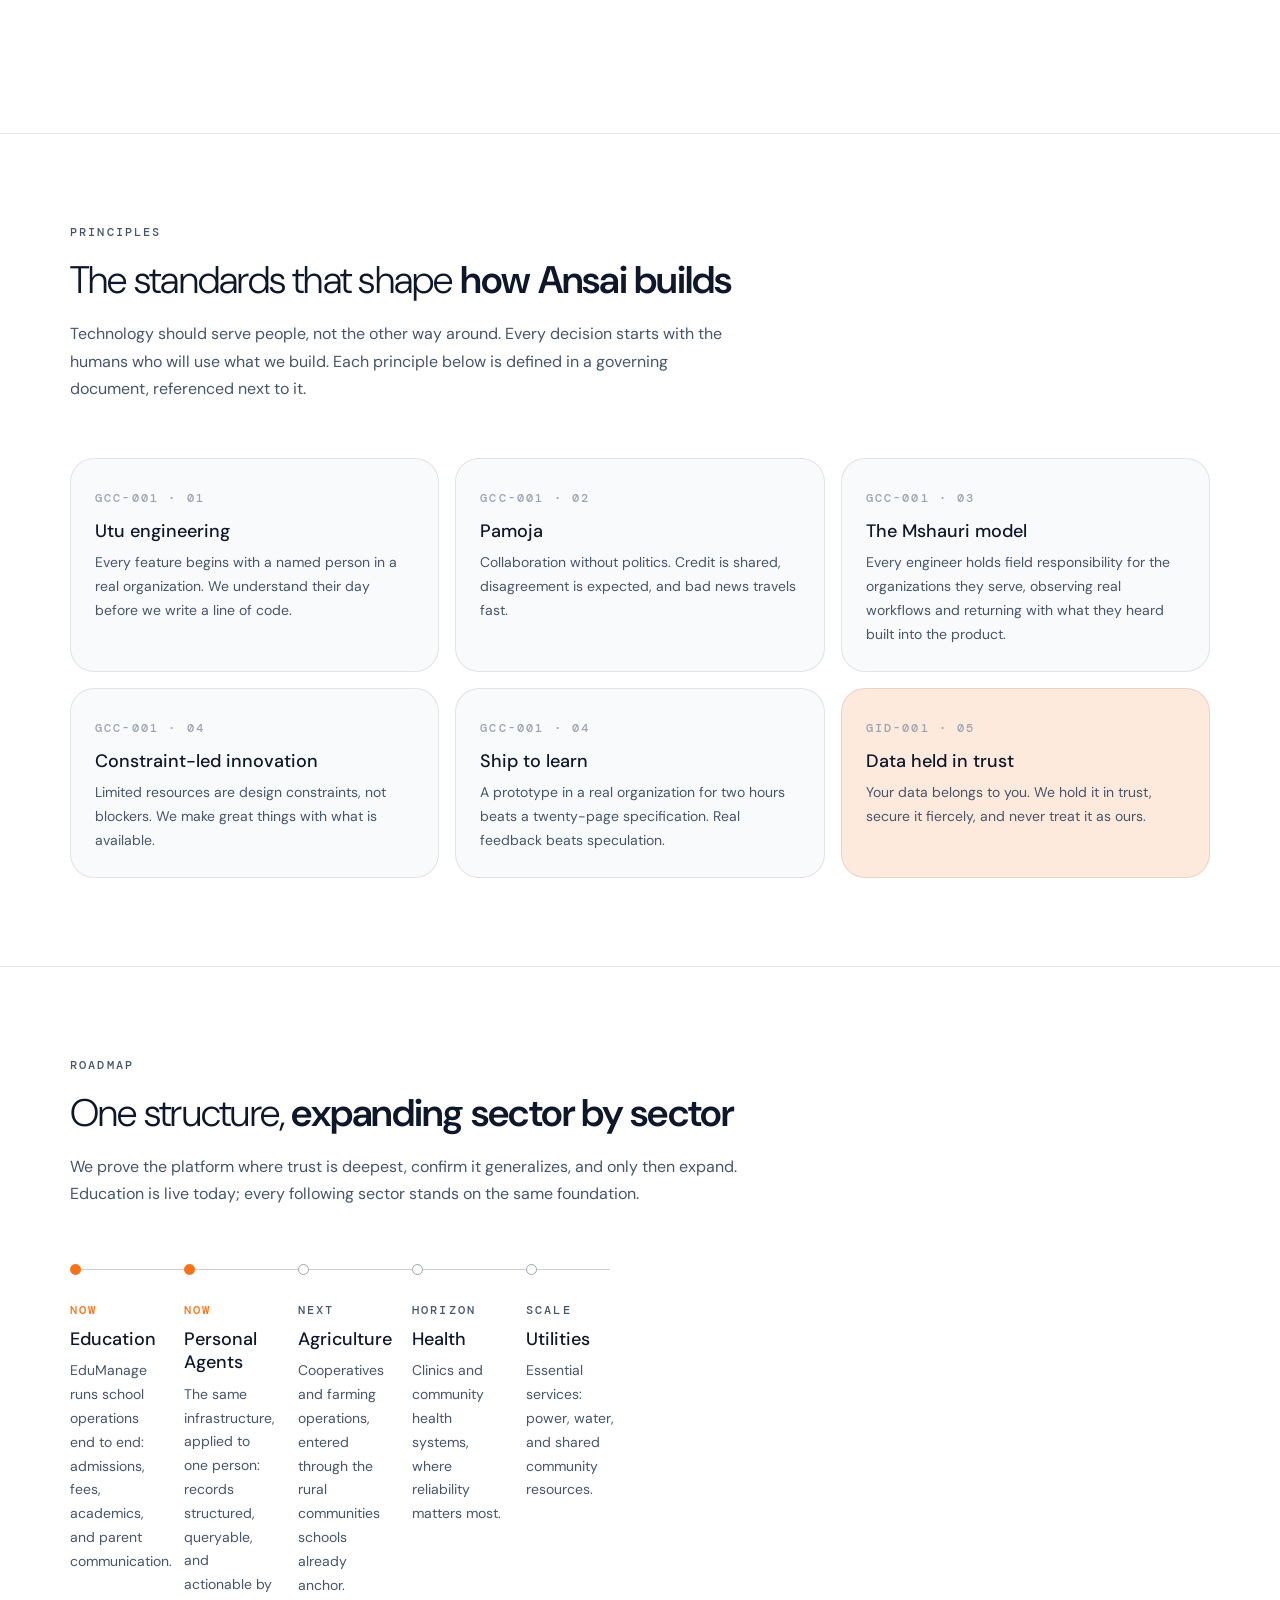
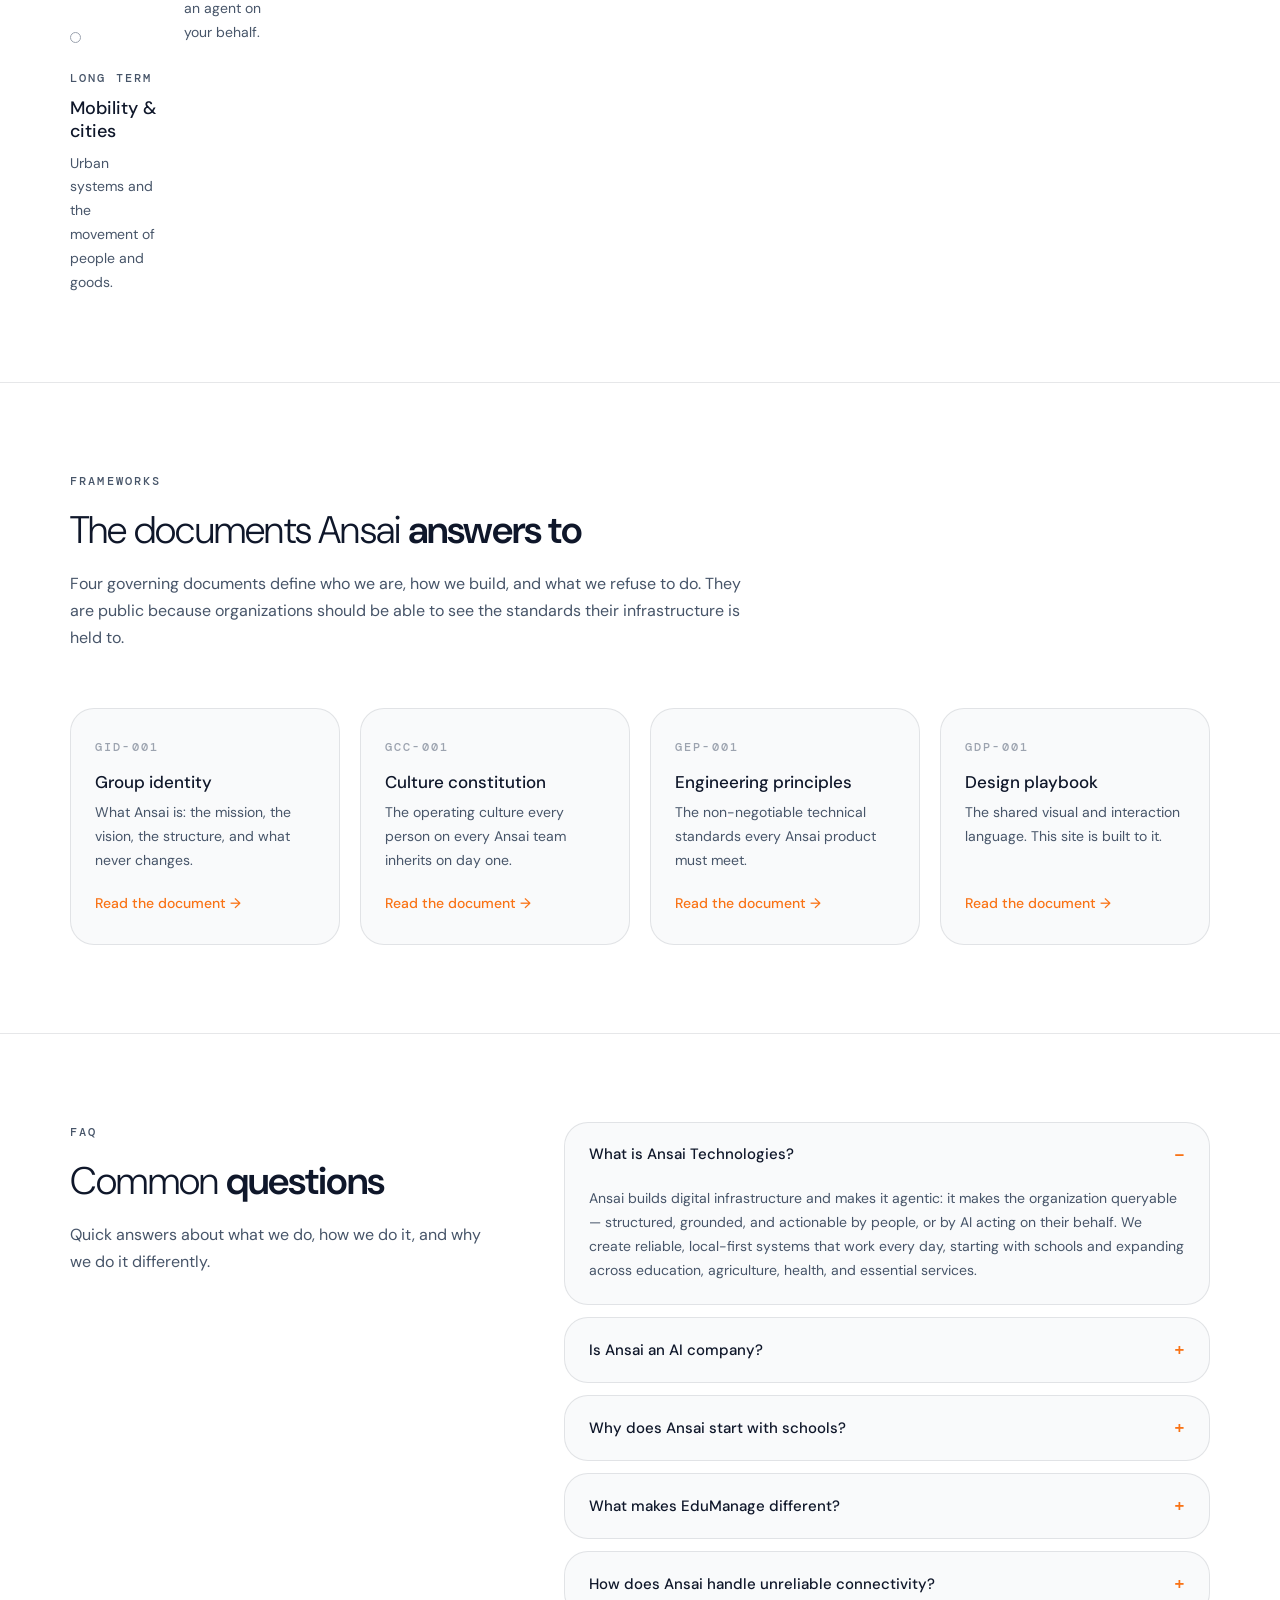
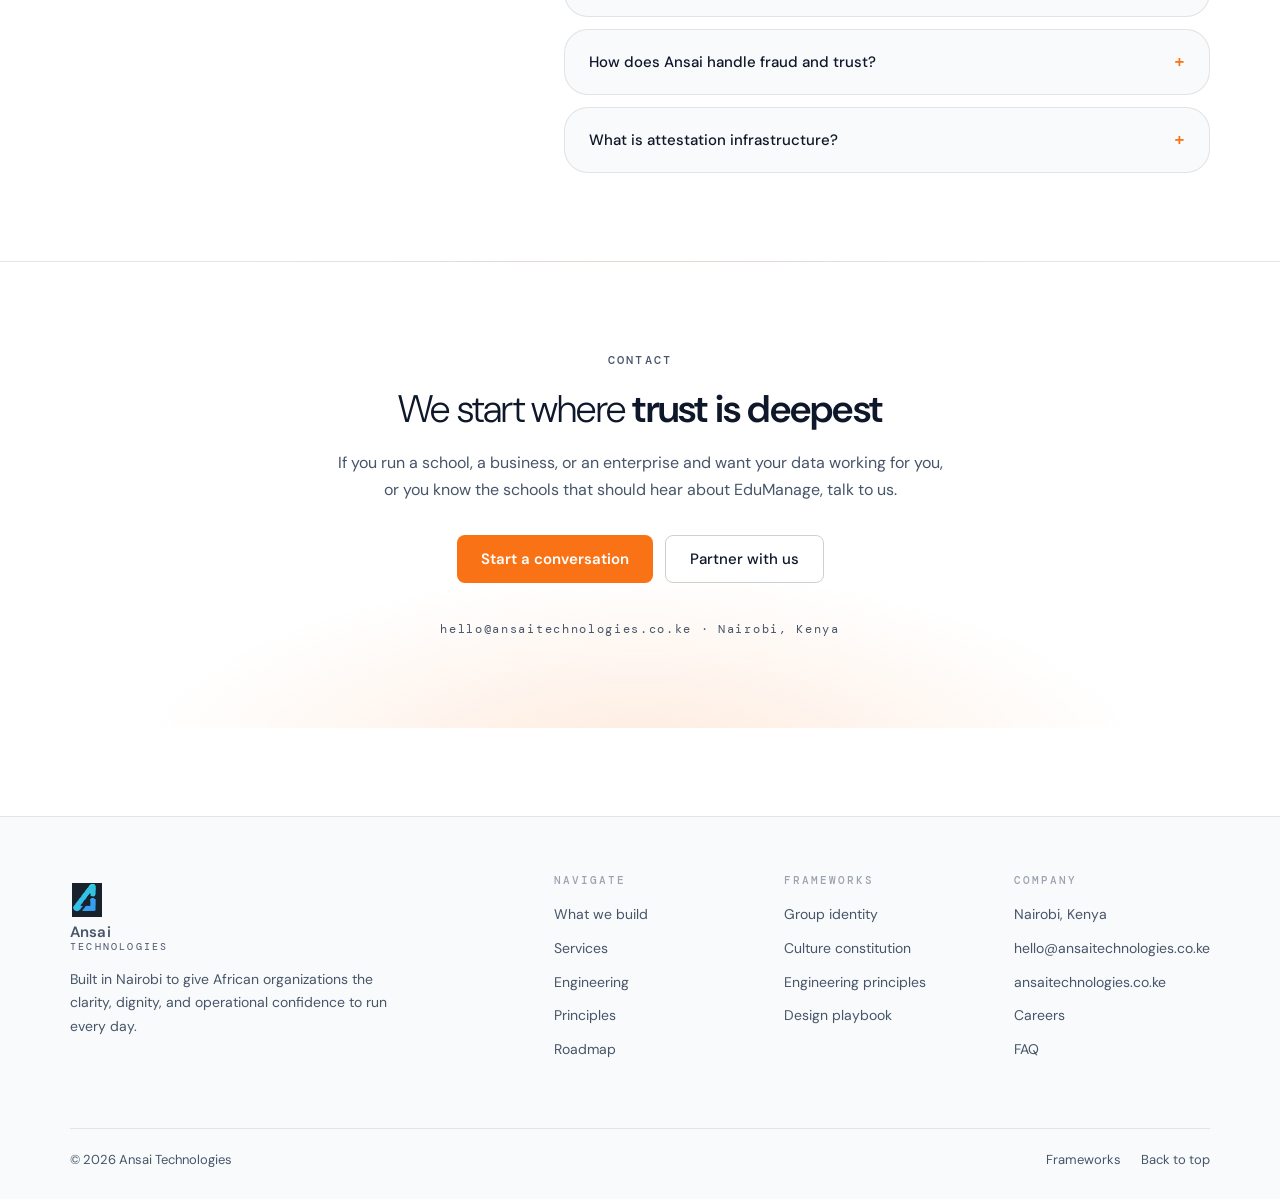
==== commit 73292cbc: "Trust Engine v0.1 site copy: index.html" ====
--- a/index.html
+++ b/index.html
@@ -139,6 +139,35 @@
                 <dd>What an agent can see and do is explicit, audited, and yours to change. Nothing acts without permission.</dd>
               </div>
             </dl>
+            <div class="trust-engine-block">
+              <h3>The Trust Engine</h3>
+              <p>
+                Trust, made checkable. Every identity verified, every record tamper-evident,
+                every payment verified against the network's own record, every action
+                auditable. Not claims — proofs. Every product we ship is a face of this
+                engine — and every check it runs produces an <em>attestation</em>: a signed,
+                checkable proof you can verify yourself.
+              </p>
+              <p>The four primitives it stands on:</p>
+              <dl class="architecture-dl">
+                <div>
+                  <dt><strong>Verified identity</strong></dt>
+                  <dd>People, businesses, and agents, proven once and checkable in milliseconds.</dd>
+                </div>
+                <div>
+                  <dt><strong>Tamper-evident records</strong></dt>
+                  <dd>What was written, when, by whom. Alter one entry and the chain shows it.</dd>
+                </div>
+                <div>
+                  <dt><strong>Payment verification</strong></dt>
+                  <dd>Every shilling matched to the M-Pesa event behind it. Screenshots prove nothing; the network proves everything.</dd>
+                </div>
+                <div>
+                  <dt><strong>Audit trails</strong></dt>
+                  <dd>The full story of what happened, ready for a dispute, a regulator, or a curious owner.</dd>
+                </div>
+              </dl>
+            </div>
             <p>
               Agents are the part everyone's building right now. We're building the part
               that has to exist first — and outlast whichever agent framework is fashionable this year.
@@ -205,6 +234,24 @@
             </svg>
           </div>
         
+        </div>
+      </section>
+
+      <section class="section" id="why-now">
+        <div class="container ai-native-container">
+          <span class="mono-label">Why now</span>
+          <h2 class="h1">Agents are about to transact. <strong>Trust has to move into infrastructure.</strong></h2>
+          <p>
+            Software agents already negotiate, order, book, and pay — on behalf of people
+            and companies. The card networks answered with Know-Your-Agent. But nobody owns
+            identity and proof for the rails Africa actually runs on: M-Pesa, WhatsApp,
+            social commerce.
+          </p>
+          <p>
+            When software transacts with software and no human watches the handshake, trust
+            can no longer rest on recognition — it has to be verified, every time, by
+            infrastructure. That's what we build: the Trust Engine.
+          </p>
         </div>
       </section>
 
@@ -239,11 +286,49 @@
             <h2 class="h1"><strong>Infrastructure,</strong> not occasional-use software</h2>
             <p>
               Ansai builds systems organizations depend on every day. The standard is simple: if it
-              went offline for a week, would the organization feel it in daily operations?
+              went offline for a week, would the organization feel it in daily operations? One Trust
+              Engine, many faces: every product below is a face of it — and every proof it issues
+              is an attestation.
             </p>
           </div>
 
           <div class="bento">
+            <span class="mono-label bento-group">Commerce</span>
+
+            <article class="bento-cell">
+              <span class="mono-label">Product</span>
+              <div class="build-icon" aria-hidden="true">
+                <svg viewBox="0 0 24 24">
+                  <path d="M21 12a8 8 0 0 1-8 8H4l2-3a8 8 0 1 1 15-5Z" />
+                  <path d="m9 12 2 2 4-4" />
+                </svg>
+              </div>
+              <h3>Tuma</h3>
+              <p>
+                The trust layer for Kenyan social commerce. A buyer sends proof of payment on
+                WhatsApp — Tuma authenticates it against the real M-Pesa event before the
+                vendor delivers. No more screenshot fraud.
+              </p>
+            </article>
+
+            <article class="bento-cell">
+              <span class="mono-label">Product</span>
+              <div class="build-icon" aria-hidden="true">
+                <svg viewBox="0 0 24 24">
+                  <path d="M21 11.5a8.5 8.5 0 0 1-8.5 8.5c-1.5 0-3-.4-4.2-1L3 20l1.1-4.2A8.5 8.5 0 1 1 21 11.5Z" />
+                  <path d="M8.5 12h7M12 8.5v7" />
+                </svg>
+              </div>
+              <h3>Jibu</h3>
+              <p>
+                A WhatsApp commerce agent for sellers: takes orders, answers customers, and
+                confirms every payment against the network's own record — in plain English.
+                Settlement with proof, not promises.
+              </p>
+            </article>
+
+            <span class="mono-label bento-group">Institutions</span>
+
             <article class="bento-cell bento-featured">
               <span class="mono-label">Product</span>
               <div class="build-icon" aria-hidden="true">
@@ -253,12 +338,33 @@
               </div>
               <h3>EduManage</h3>
               <p>
-                Complete school operations: admissions, fees, academics, and communication, built
-                for the connectivity conditions schools actually face. Works offline, syncs when
-                connected, never loses data.
+                Complete school operations: admissions, fees, academics, and communication —
+                the flagship the engine was first proven on. Built for the connectivity
+                conditions schools actually face: works offline, syncs when connected, never
+                loses data.
               </p>
               <a class="cell-link" href="#roadmap">See the roadmap →</a>
             </article>
+
+            <span class="mono-label bento-group">Finance</span>
+
+            <article class="bento-cell">
+              <span class="mono-label">Product</span>
+              <div class="build-icon" aria-hidden="true">
+                <svg viewBox="0 0 24 24">
+                  <rect x="4" y="3" width="16" height="18" rx="2" />
+                  <path d="M8 7h8M8 11h8M8 15h5" />
+                </svg>
+              </div>
+              <h3>Hazina</h3>
+              <p>
+                Bookkeeping where the books prove themselves. Every transaction attested at
+                capture, eTIMS-ready from the moment of sale — so a KRA audit verifies your
+                records instead of interrogating them.
+              </p>
+            </article>
+
+            <span class="mono-label bento-group">Individuals</span>
 
             <article class="bento-cell bento-featured">
               <span class="mono-label">Product</span>
@@ -271,14 +377,13 @@
               </div>
               <h3>Personal Agents</h3>
               <p>
-                The same agentic infrastructure that makes an organization queryable, built for
-                one person: your own records, structured and made queryable, so an agent can act
-                on your behalf — tracking commitments, surfacing what needs attention, following
-                up for you. Same structure, grounding, and governance stack as every Ansai
-                product, applied to an individual instead of an organization.
+                The same infrastructure, applied to one person: your records structured and
+                queryable, so an agent can act on your behalf — with every action attested.
               </p>
               <a class="cell-link" href="#roadmap">See the roadmap →</a>
             </article>
+
+            <span class="mono-label bento-group">How we work</span>
 
             <article class="bento-cell bento-tint">
               <span class="mono-label">Method</span>
@@ -696,6 +801,26 @@
                 moves critical records to the server as soon as connectivity returns.
               </p>
             </details>
+            <details>
+              <summary>How does Ansai handle fraud and trust?</summary>
+              <p>
+                We don't detect fraud after the fact — we make the fraud structurally
+                pointless. Identities are verified once and attested. Payments are matched
+                to the M-Pesa event behind them, never to screenshots. Records are
+                tamper-evident, so disputes resolve against proof, not memory.
+              </p>
+            </details>
+            <details>
+              <summary>What is attestation infrastructure?</summary>
+              <p>
+                The engineering name for what we build: "Trust Engine" is the product
+                language; attestation infrastructure is what's underneath. Systems that
+                produce checkable evidence — of who someone is, of what was agreed, of what
+                was paid, of what happened. Every proof the engine issues is called an
+                <em>attestation</em> — the same word our API uses, so what marketing
+                promises and what developers integrate are one thing.
+              </p>
+            </details>
           </div>
         </div>
       </section>
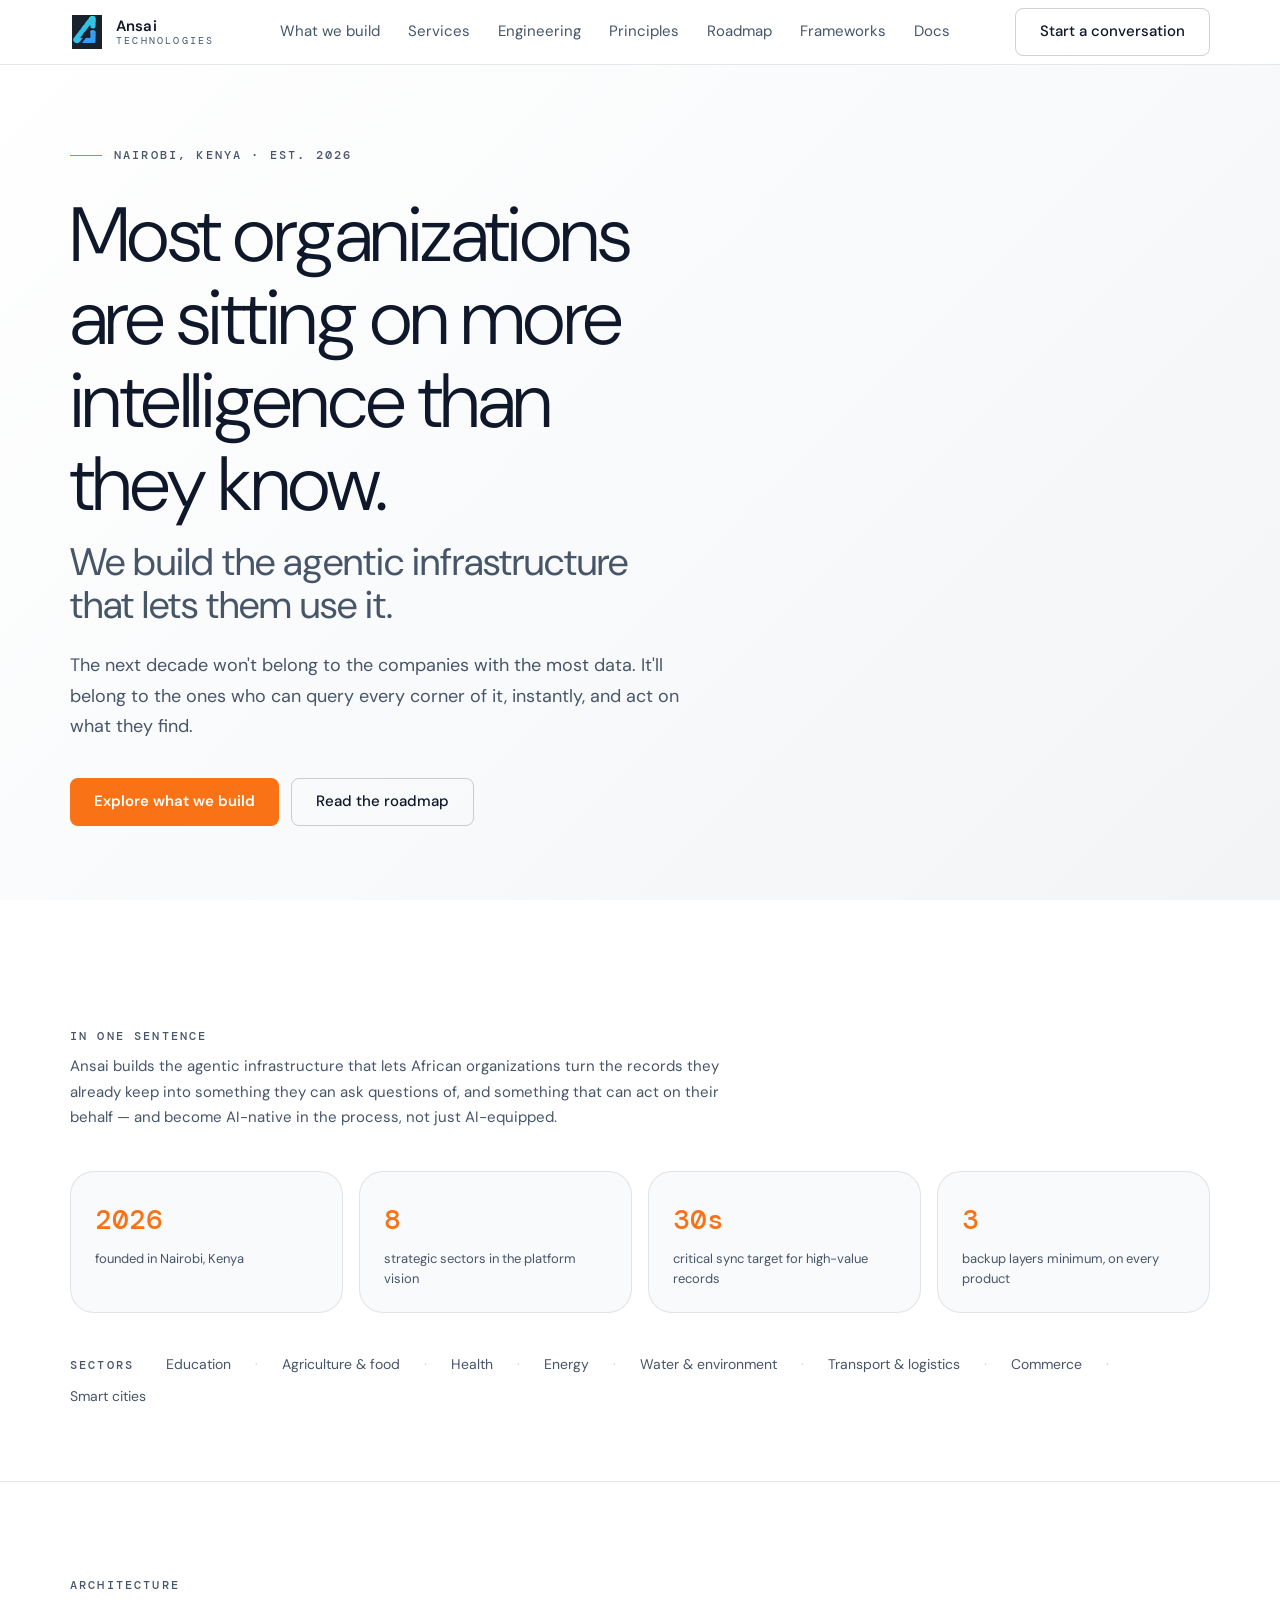
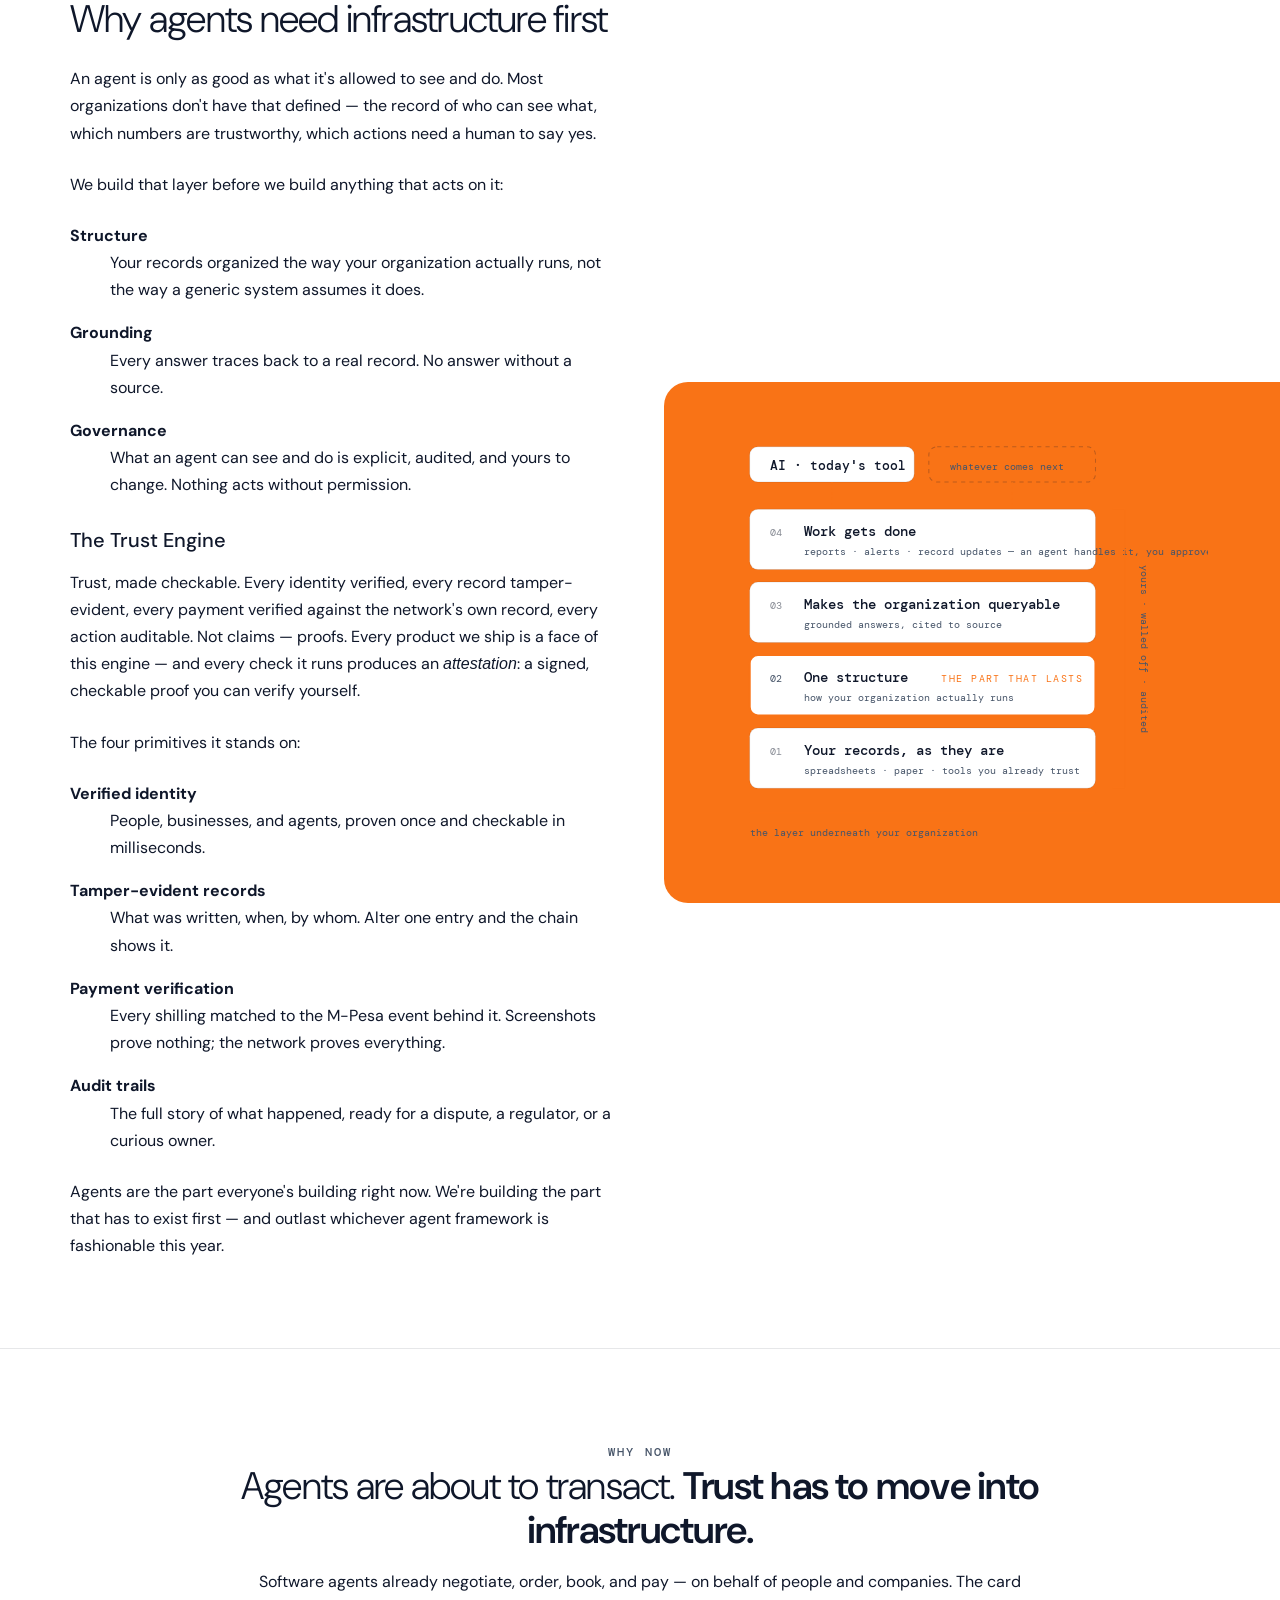
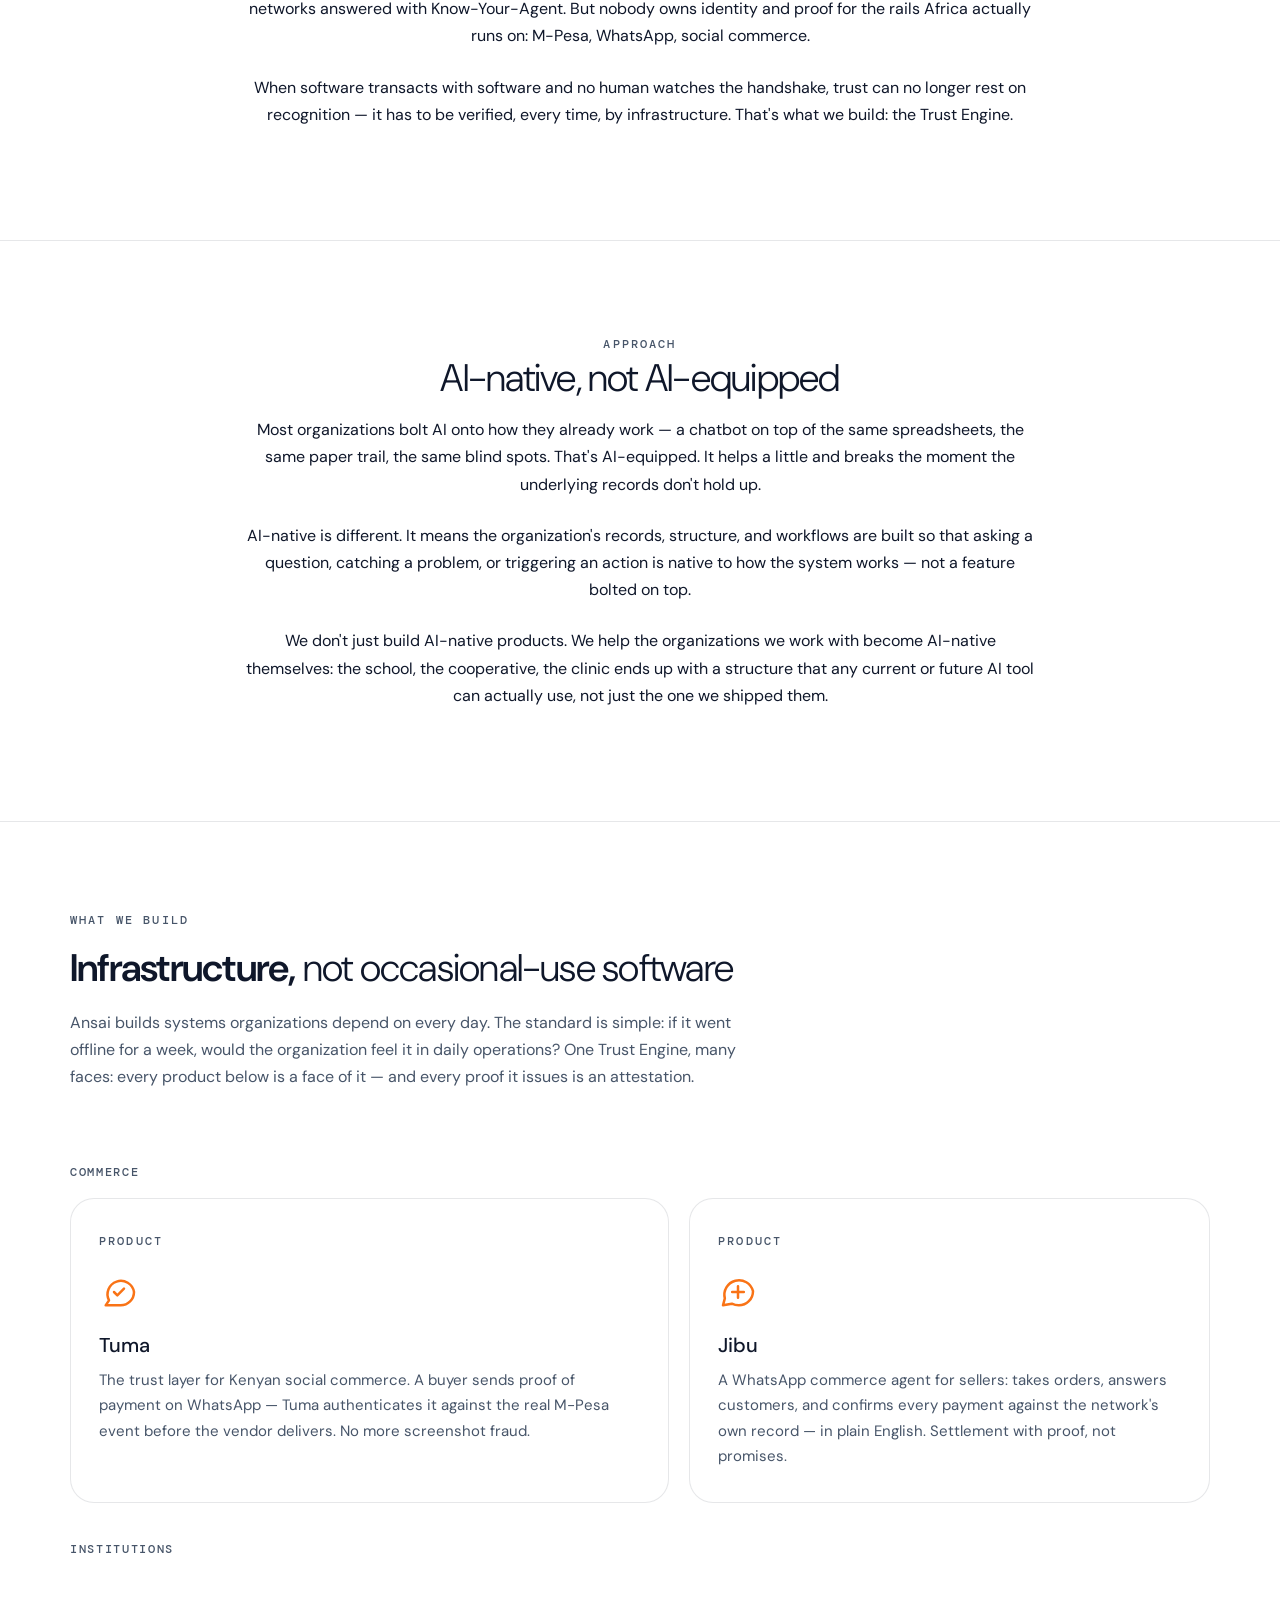
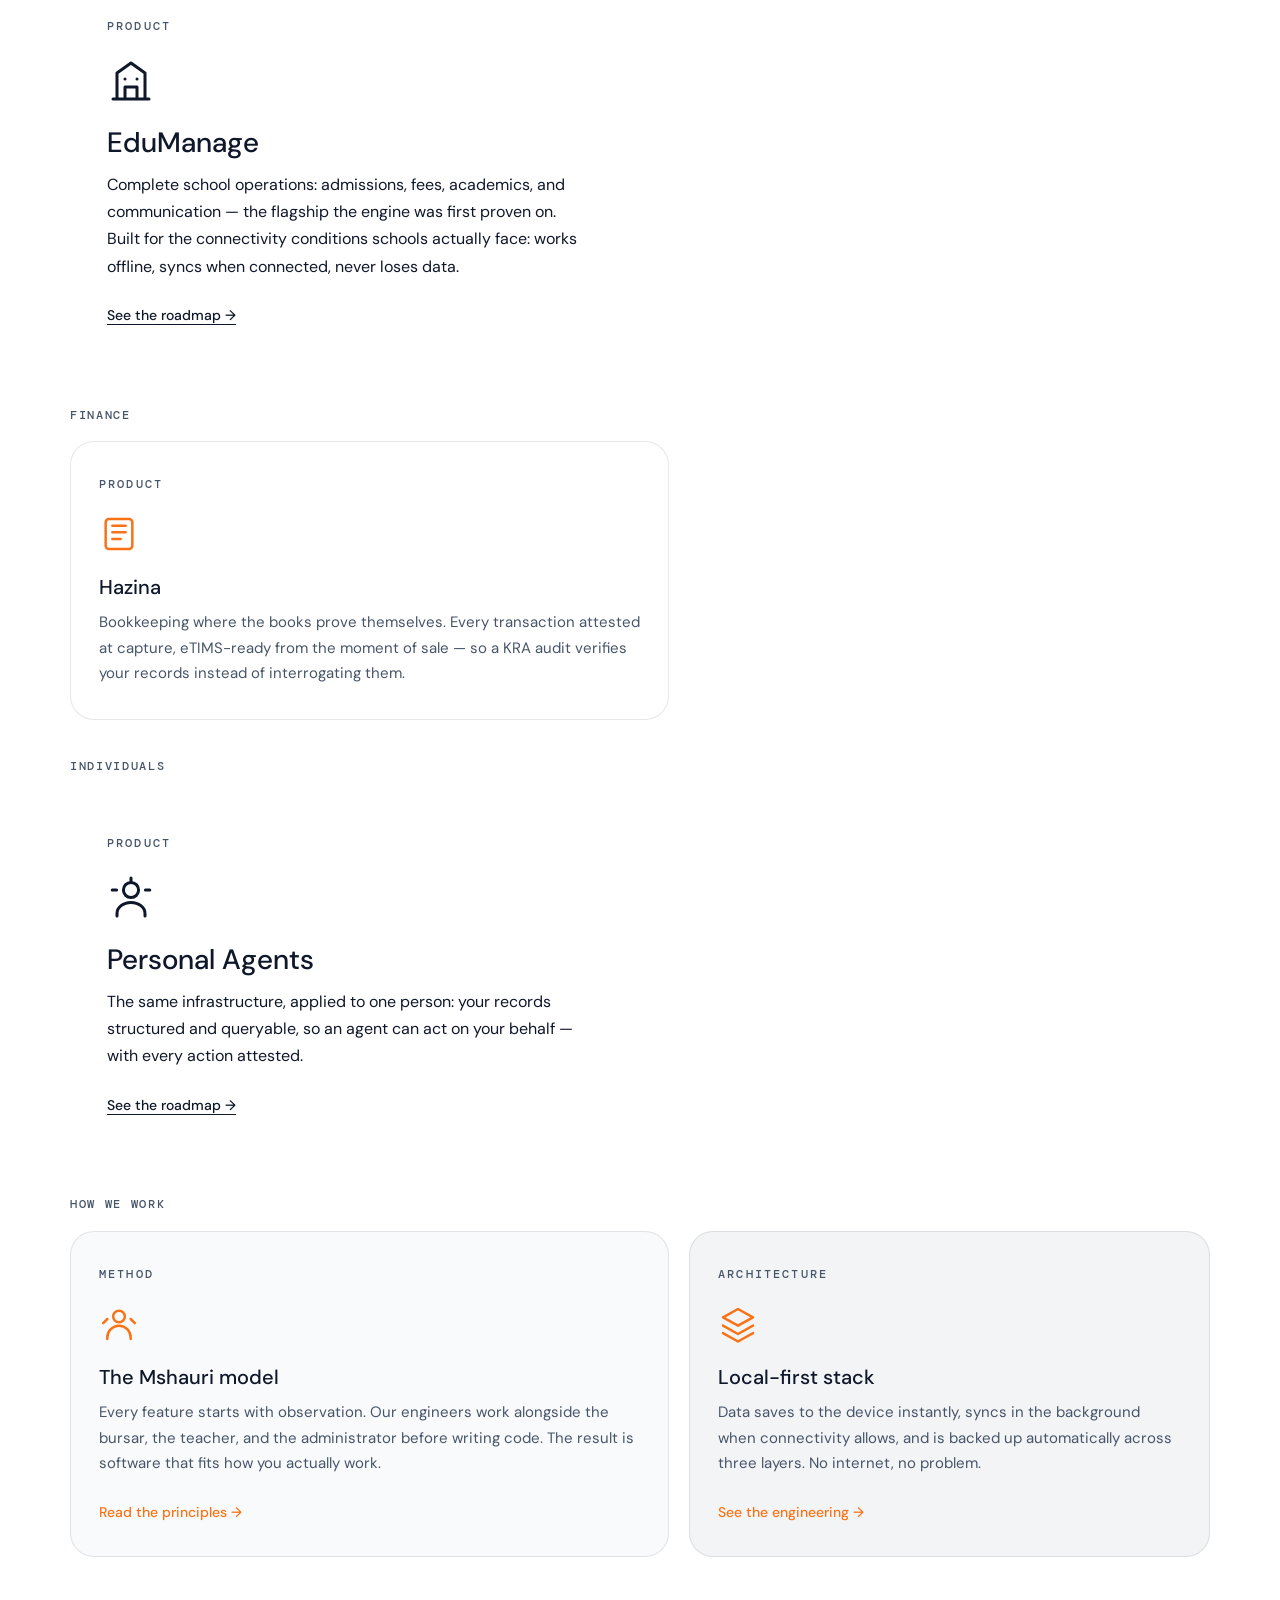
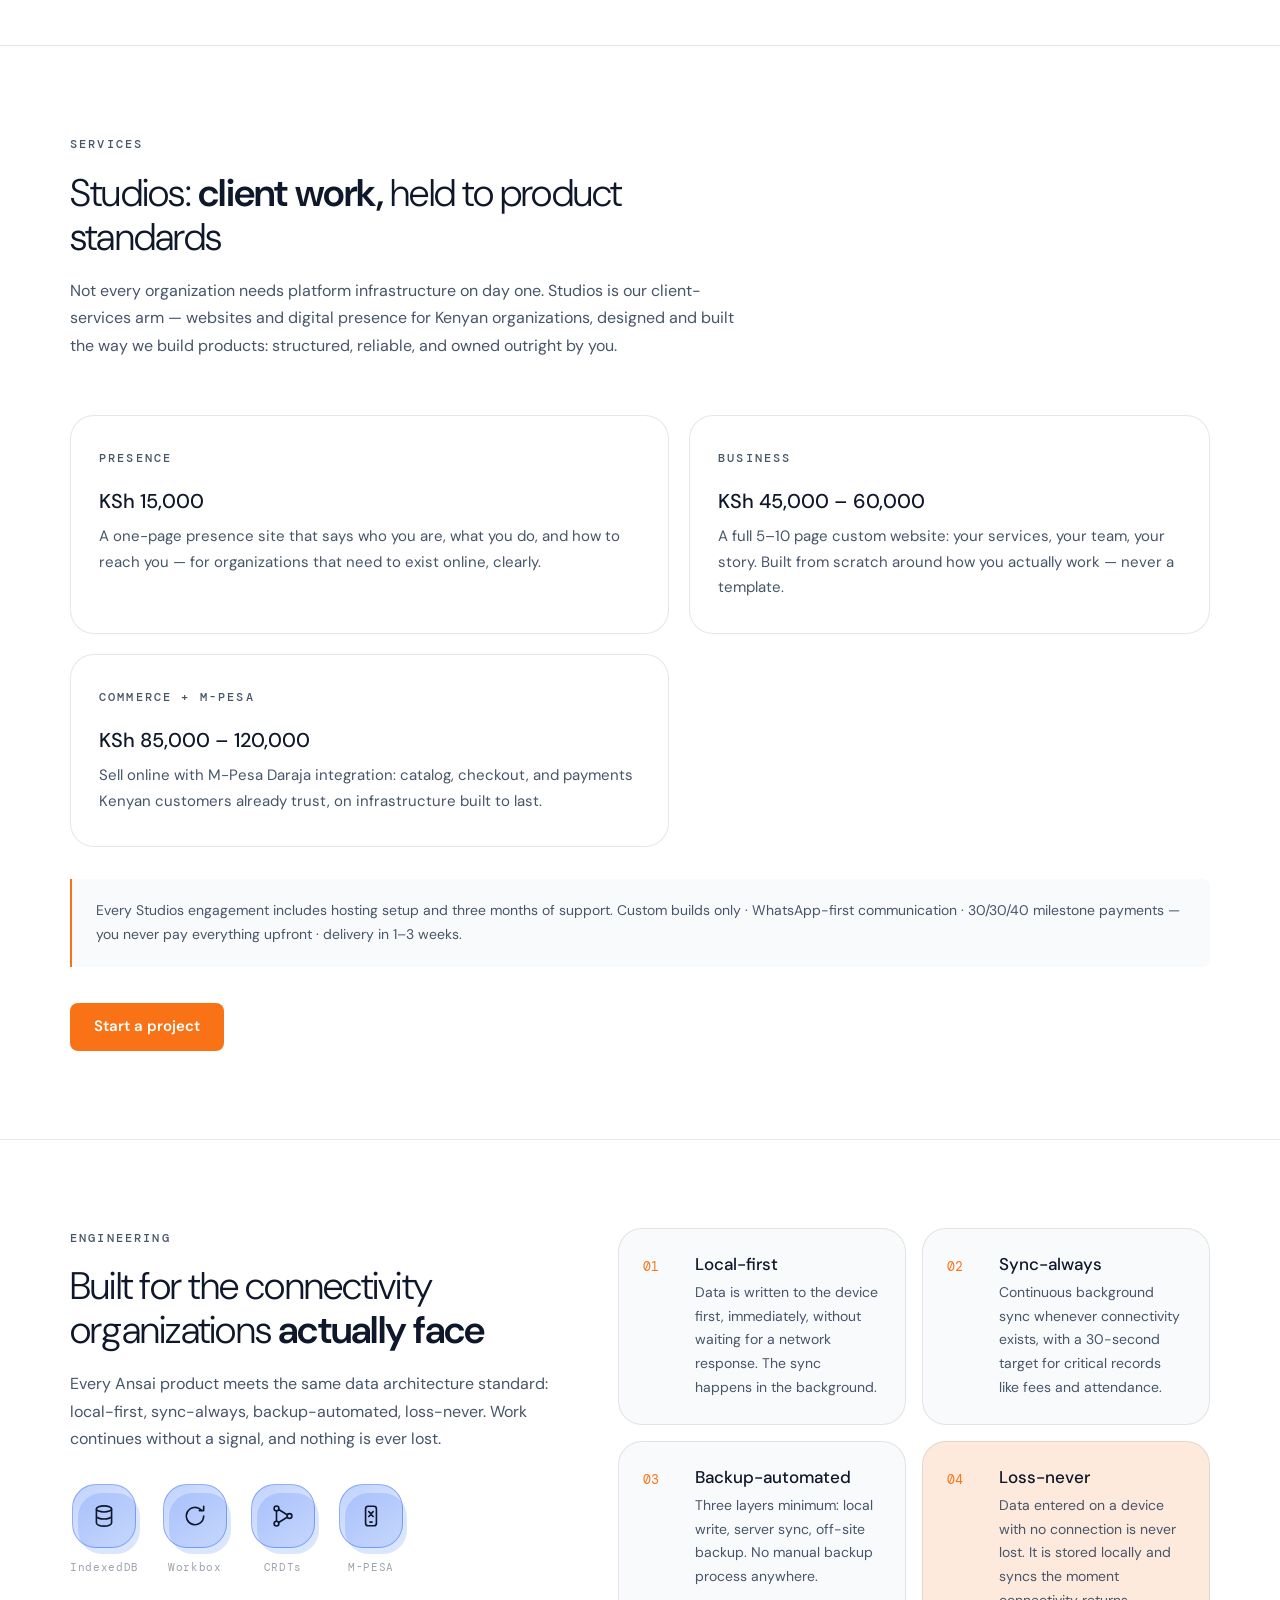
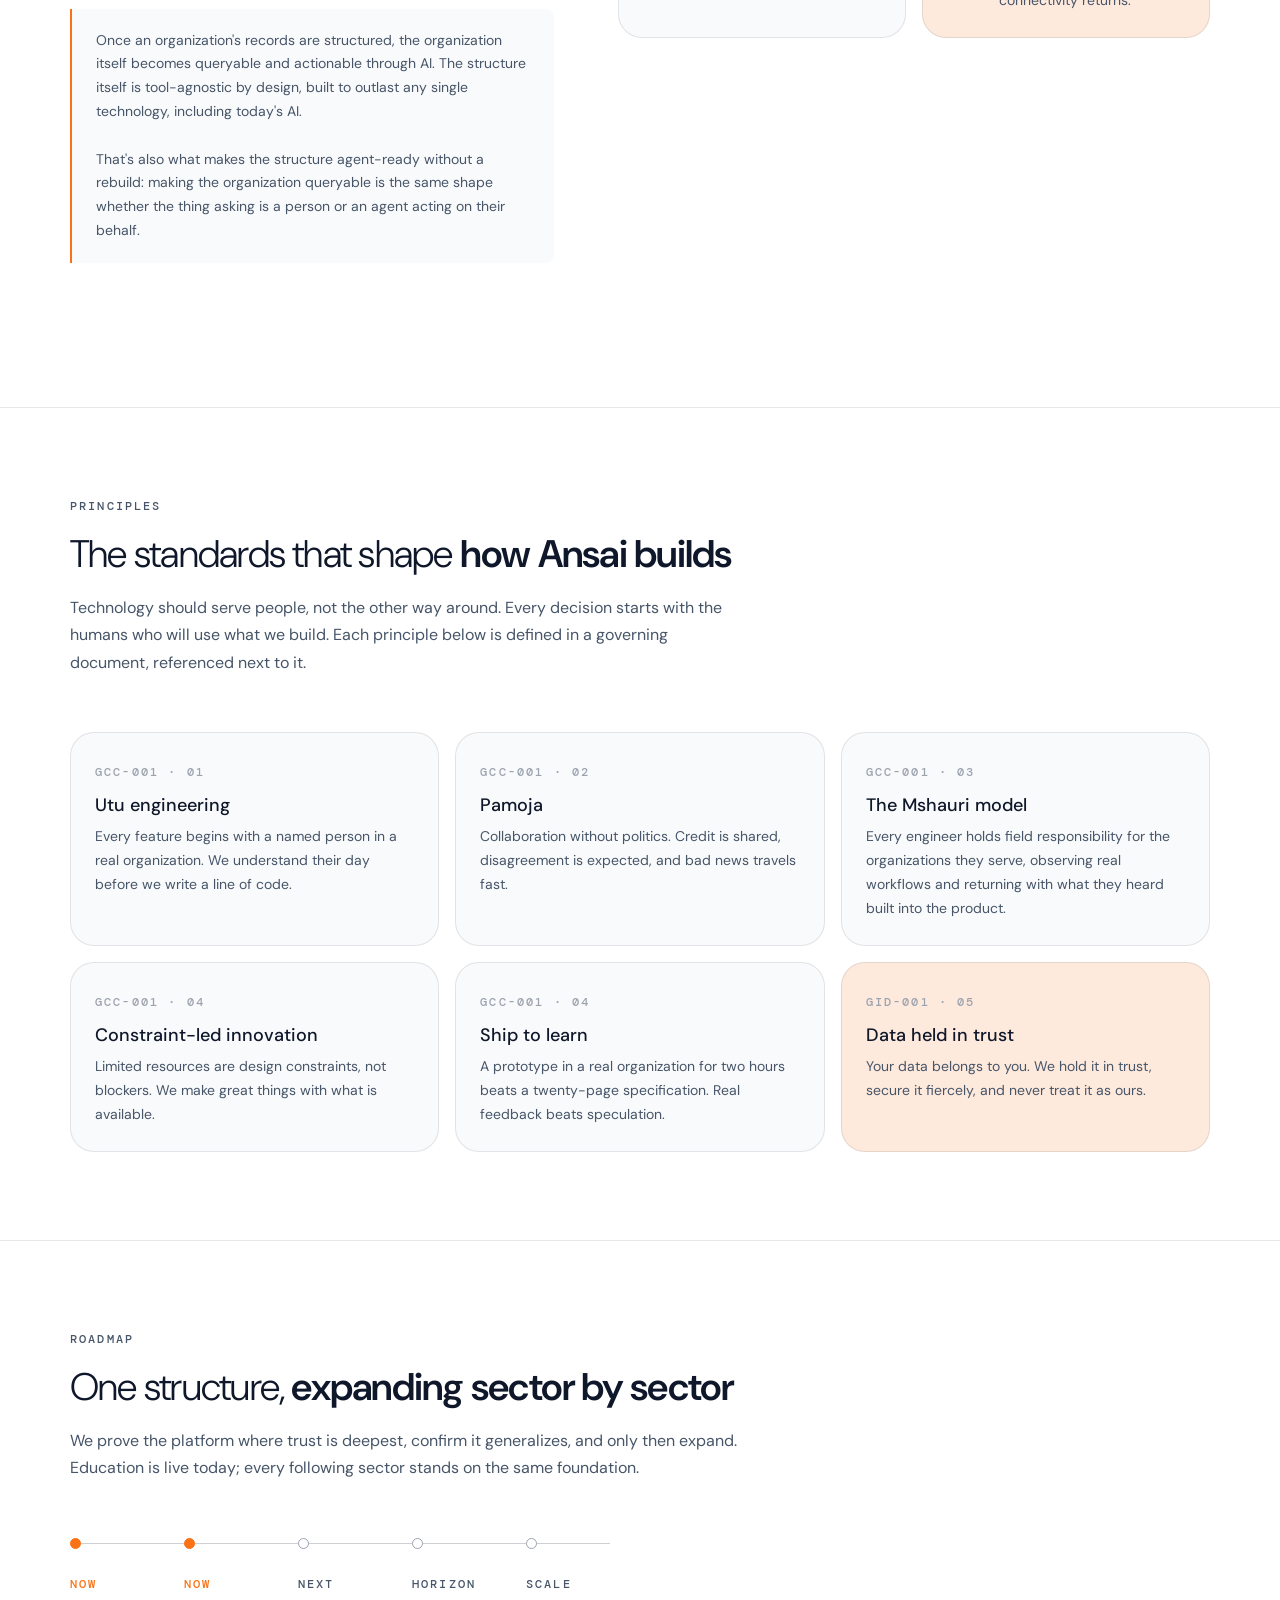
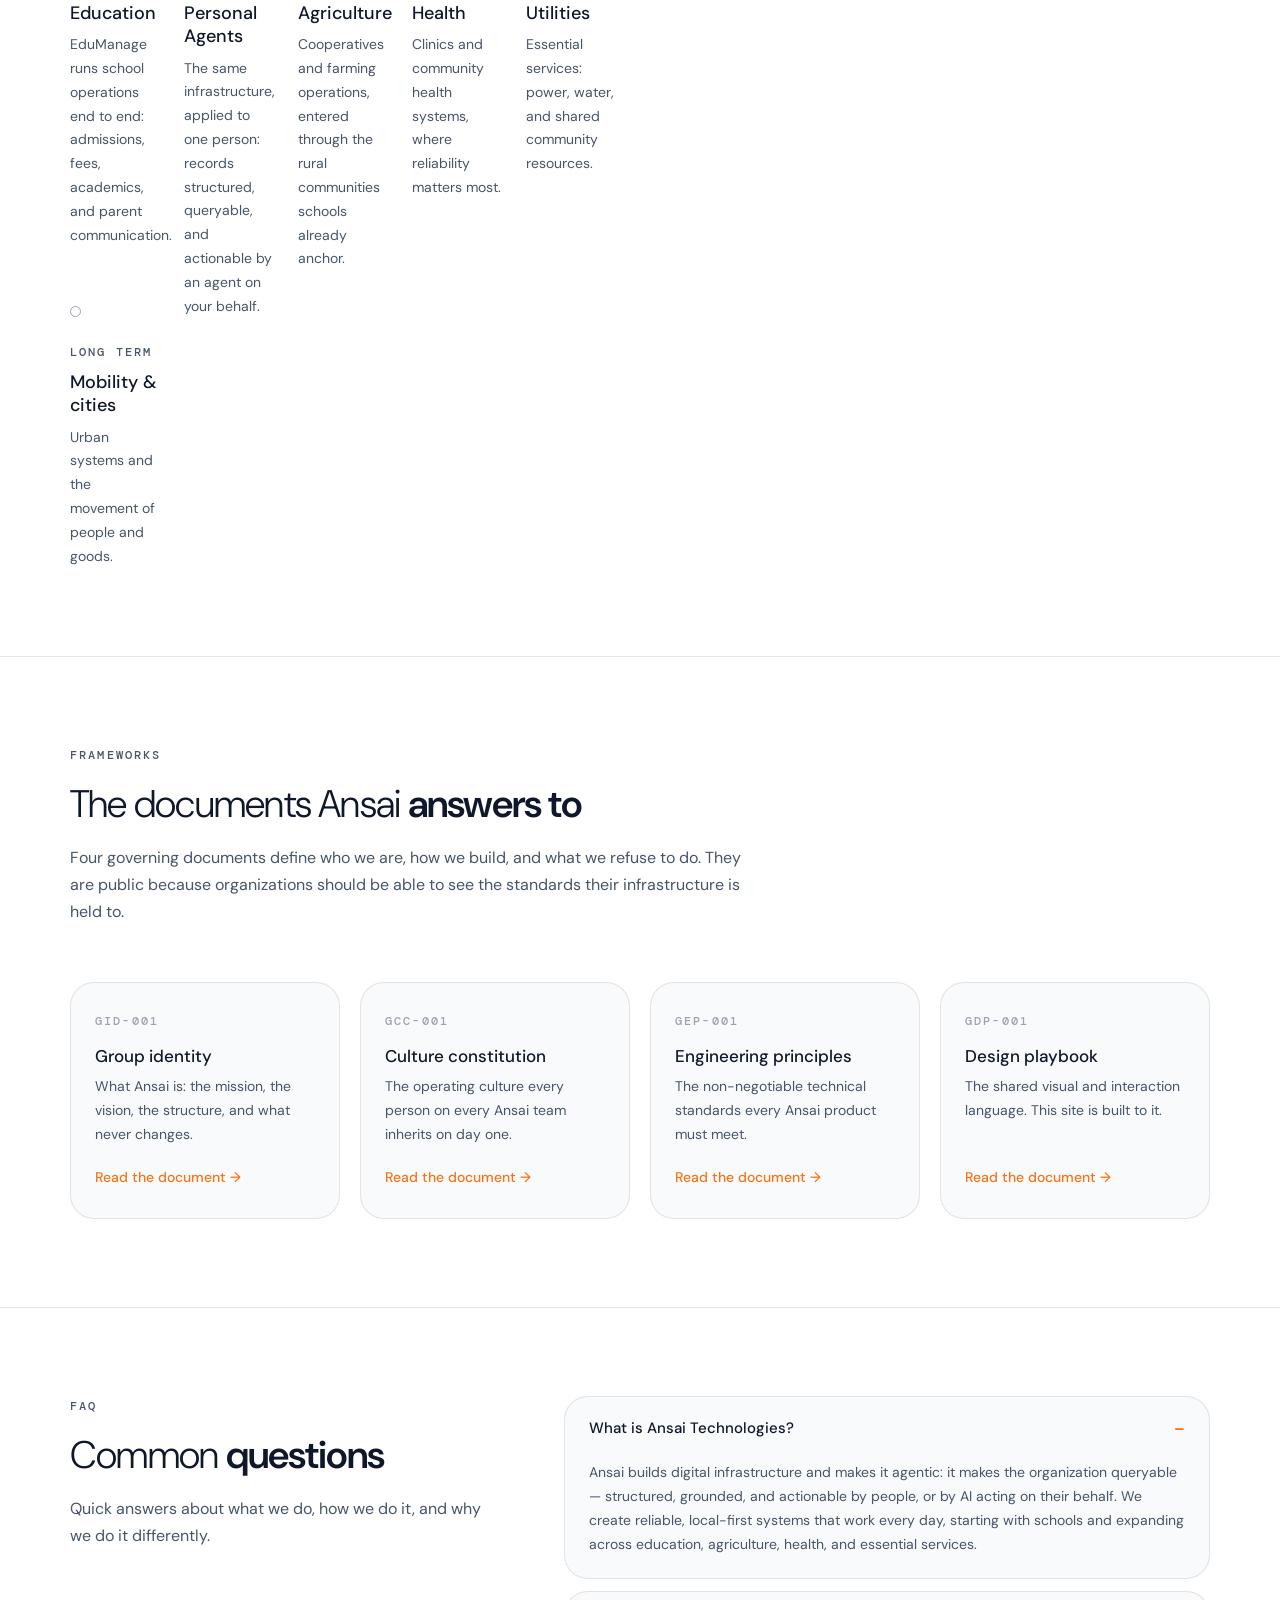
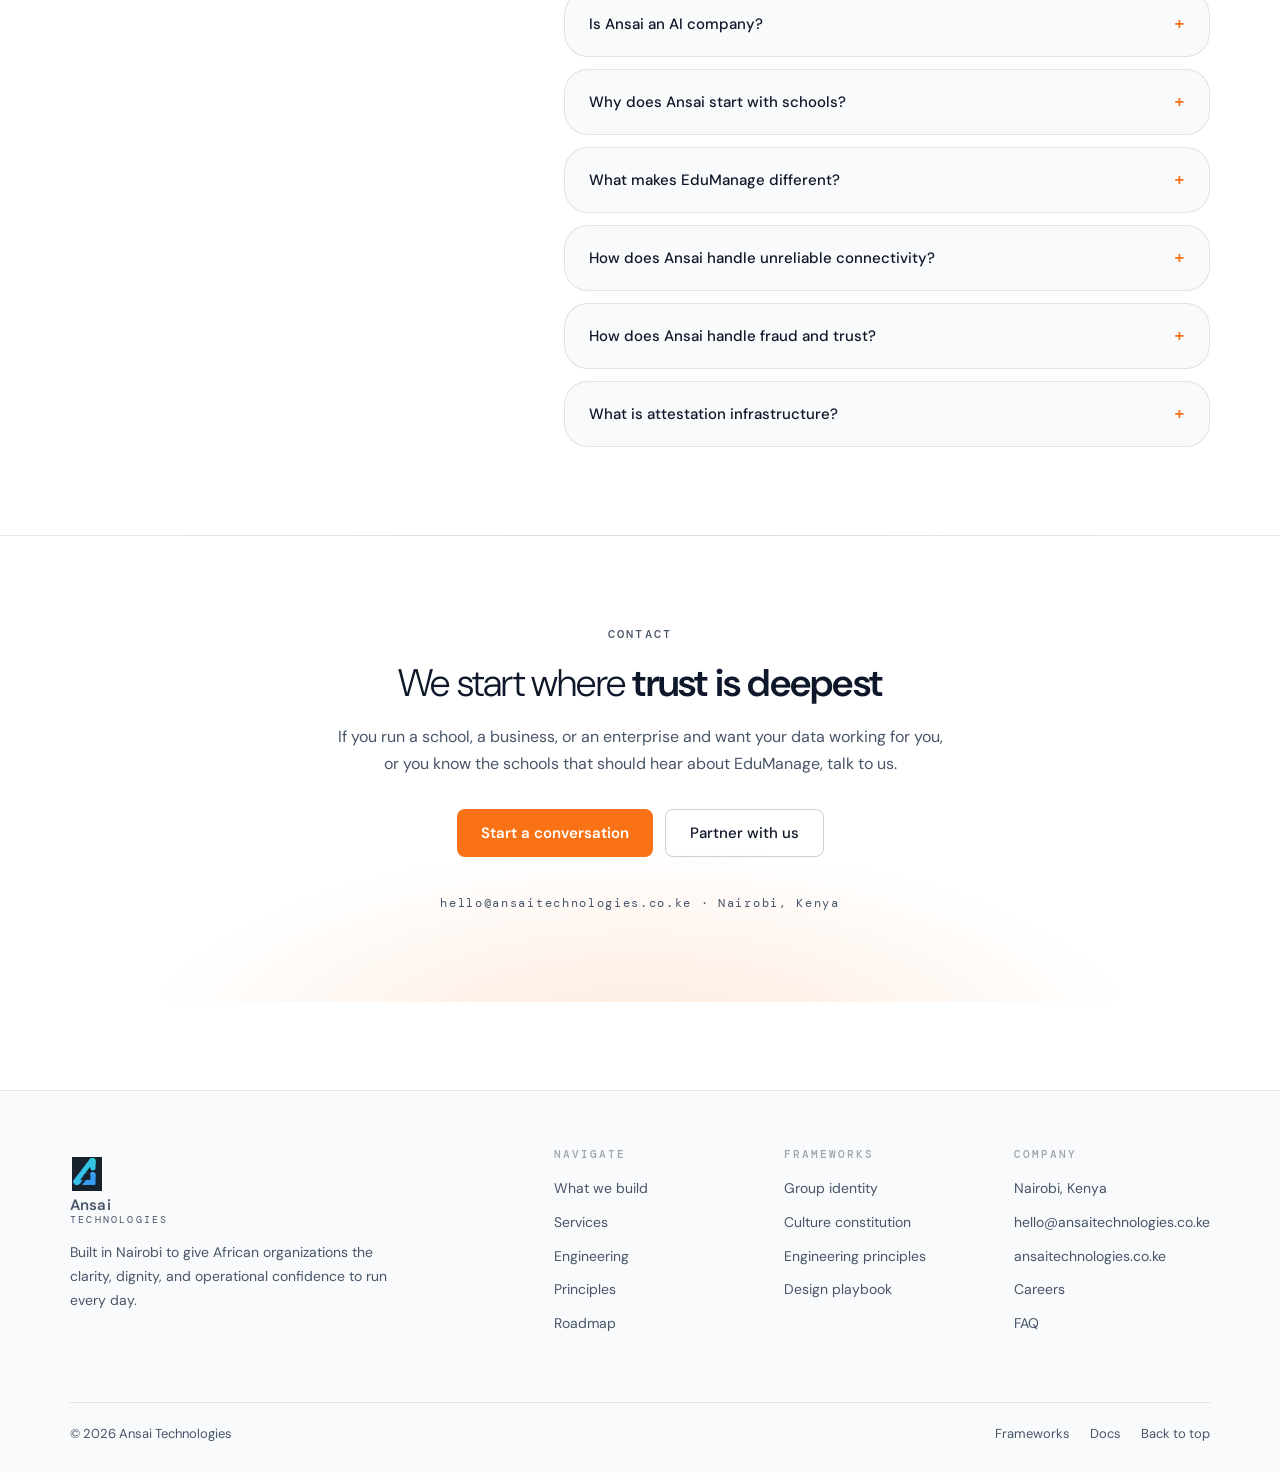
==== commit 34329954: "Add Docs link to site nav" ====
--- a/index.html
+++ b/index.html
@@ -39,6 +39,7 @@
           <a href="#principles">Principles</a>
           <a href="#roadmap">Roadmap</a>
           <a href="#frameworks">Frameworks</a>
+          <a href="docs.html">Docs</a>
         </nav>
 
         <a class="header-cta button button-ghost" href="#contact">Start a conversation</a>
@@ -890,6 +891,7 @@
         <span>© <span id="year"></span> Ansai Technologies</span>
         <div>
           <a href="#frameworks">Frameworks</a>
+          <a href="docs.html">Docs</a>
           <a href="#top">Back to top</a>
         </div>
       </div>
--- a/styles.css
+++ b/styles.css
@@ -536,6 +536,17 @@
   display: grid;
   grid-template-columns: 1.15fr 1fr;
   gap: 20px;
+}
+
+.bento-group {
+  grid-column: 1 / -1;
+  margin: 16px 0 -4px;
+  letter-spacing: 0.14em;
+  text-transform: uppercase;
+}
+
+.trust-engine-block {
+  margin-top: 28px;
 }
 
 .bento-cell {
